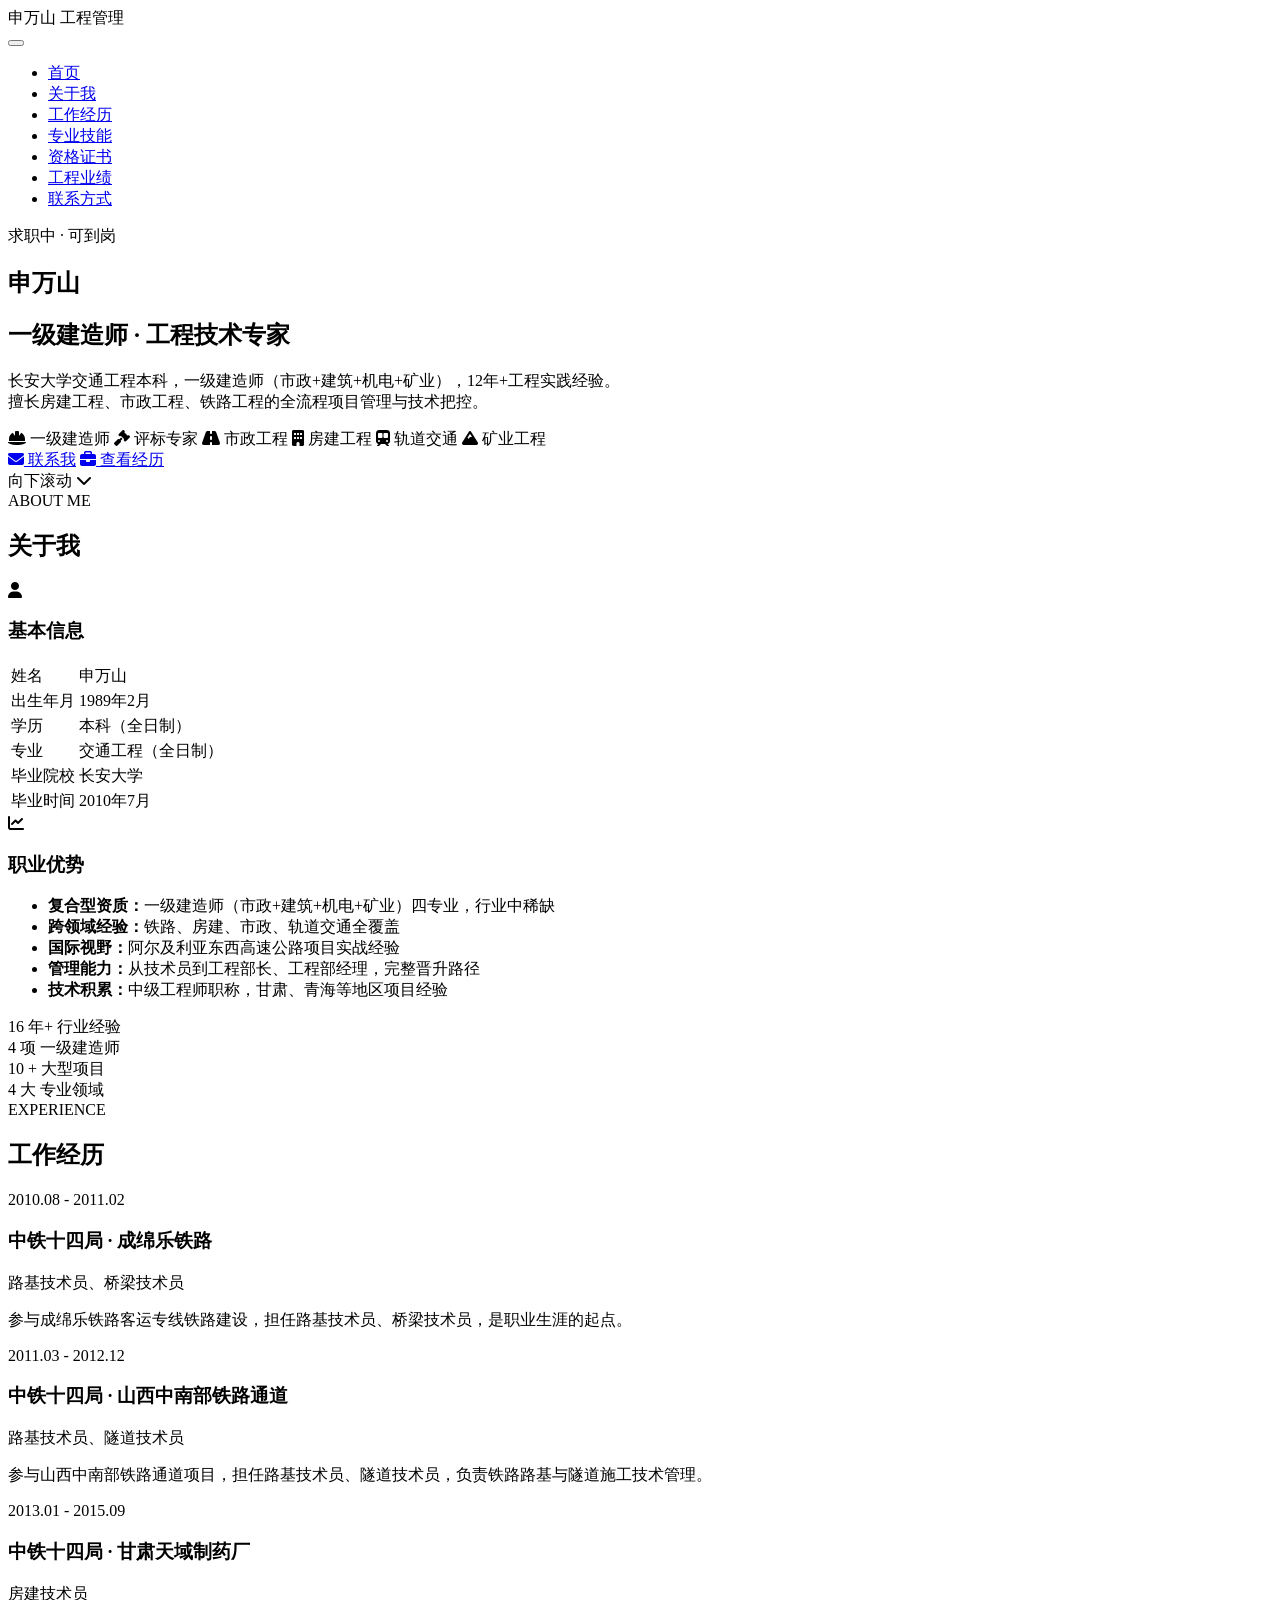
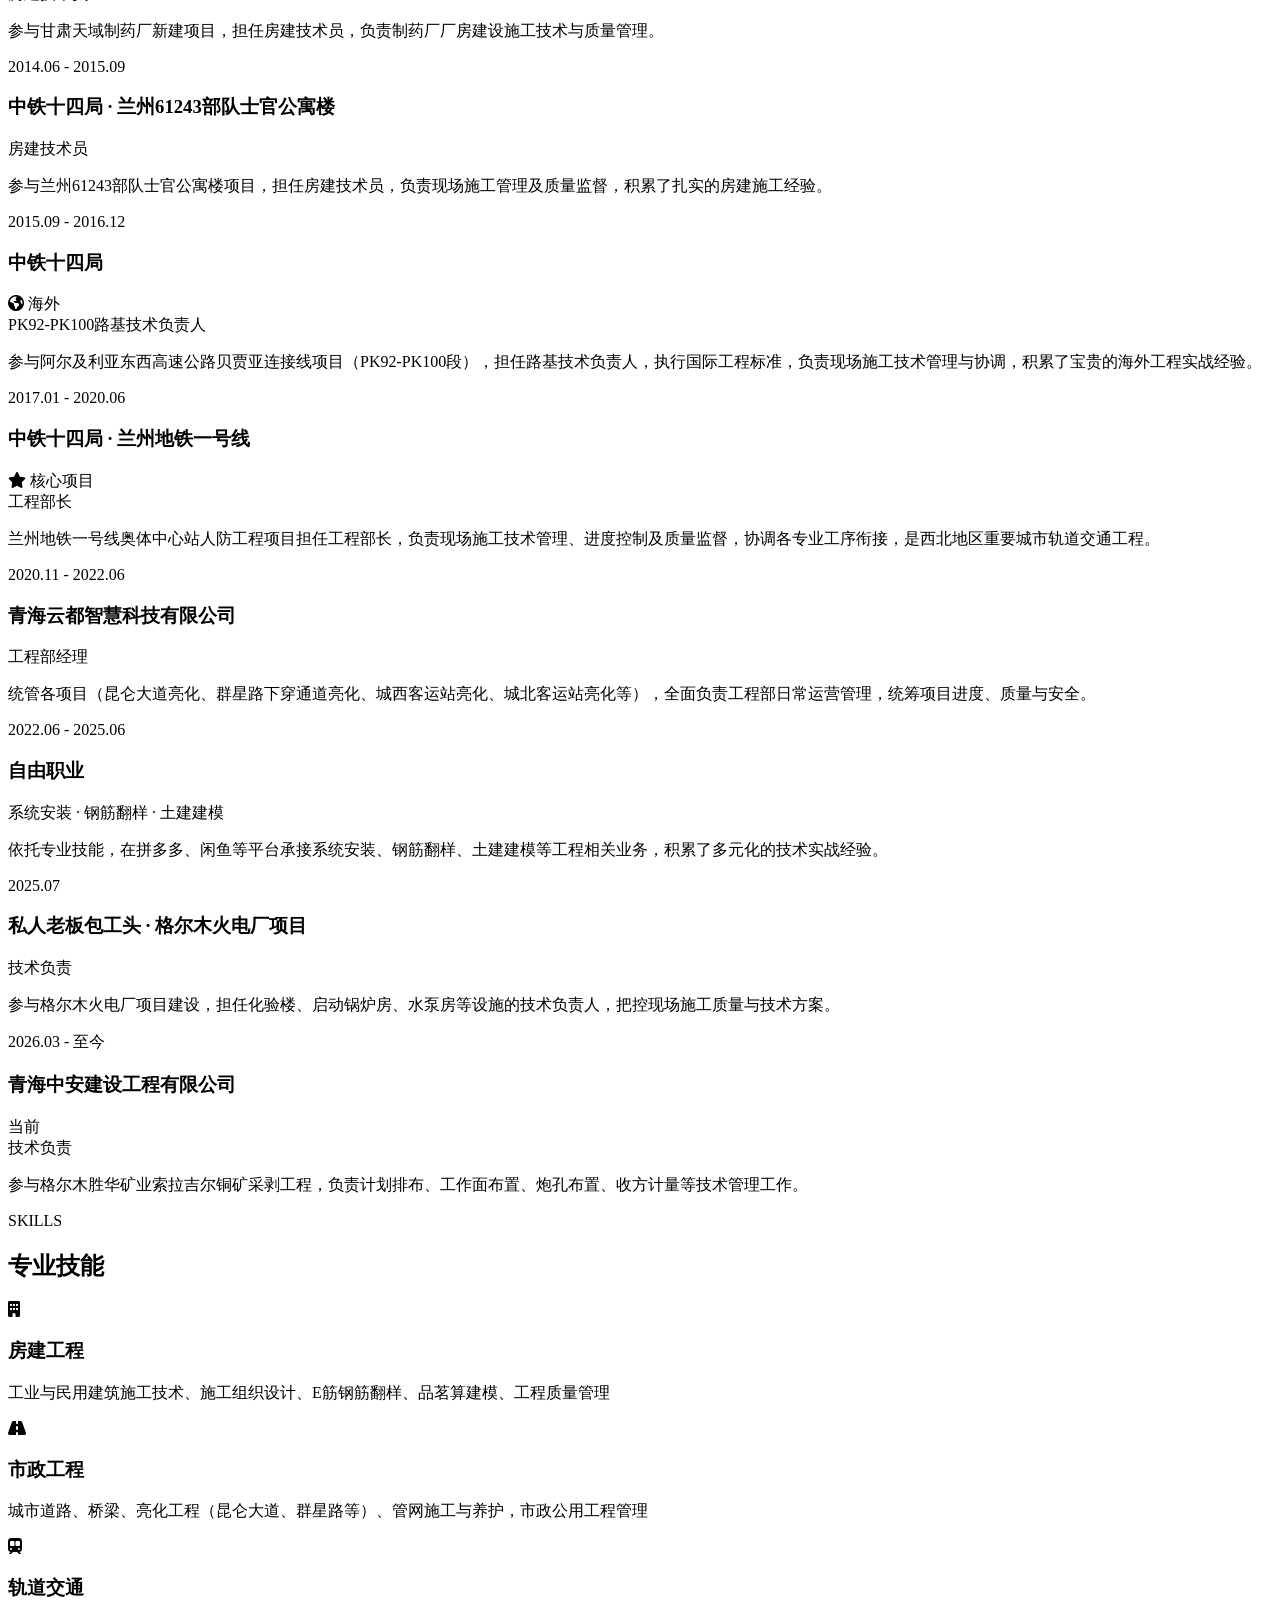
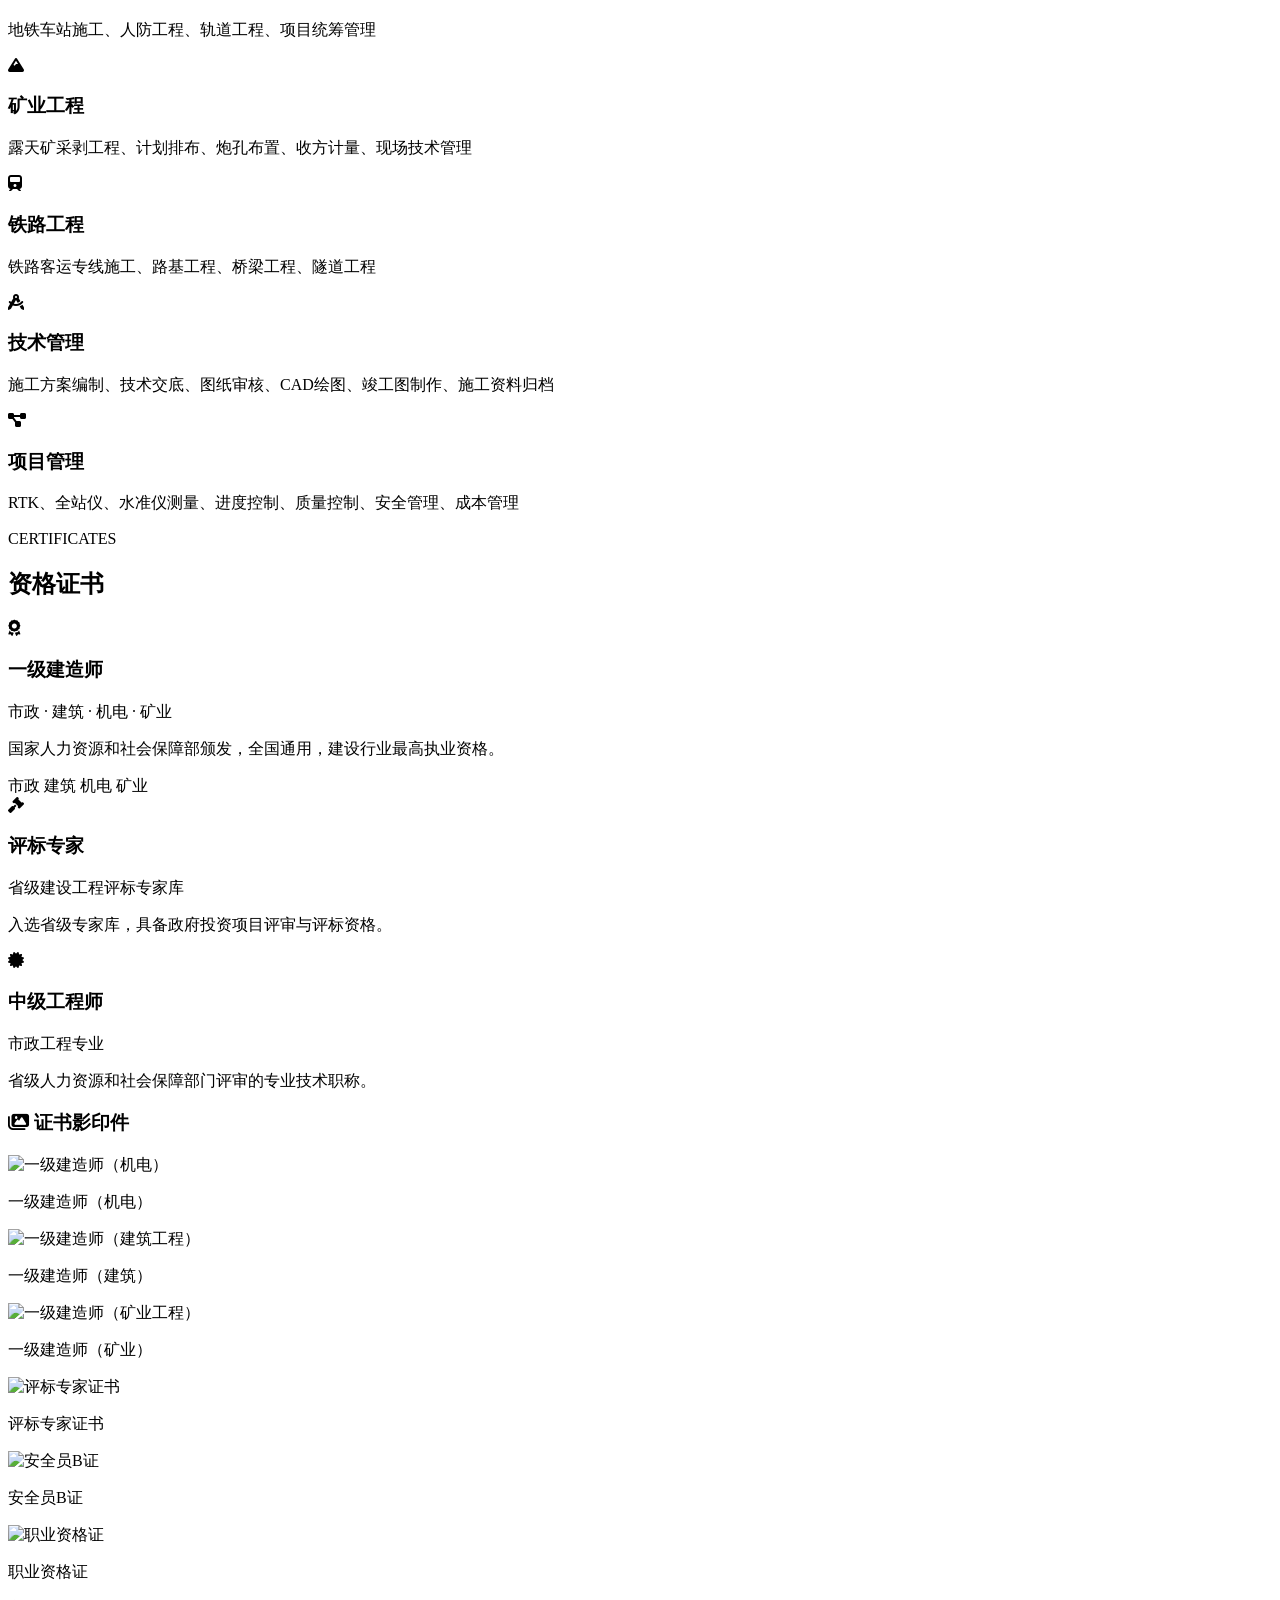
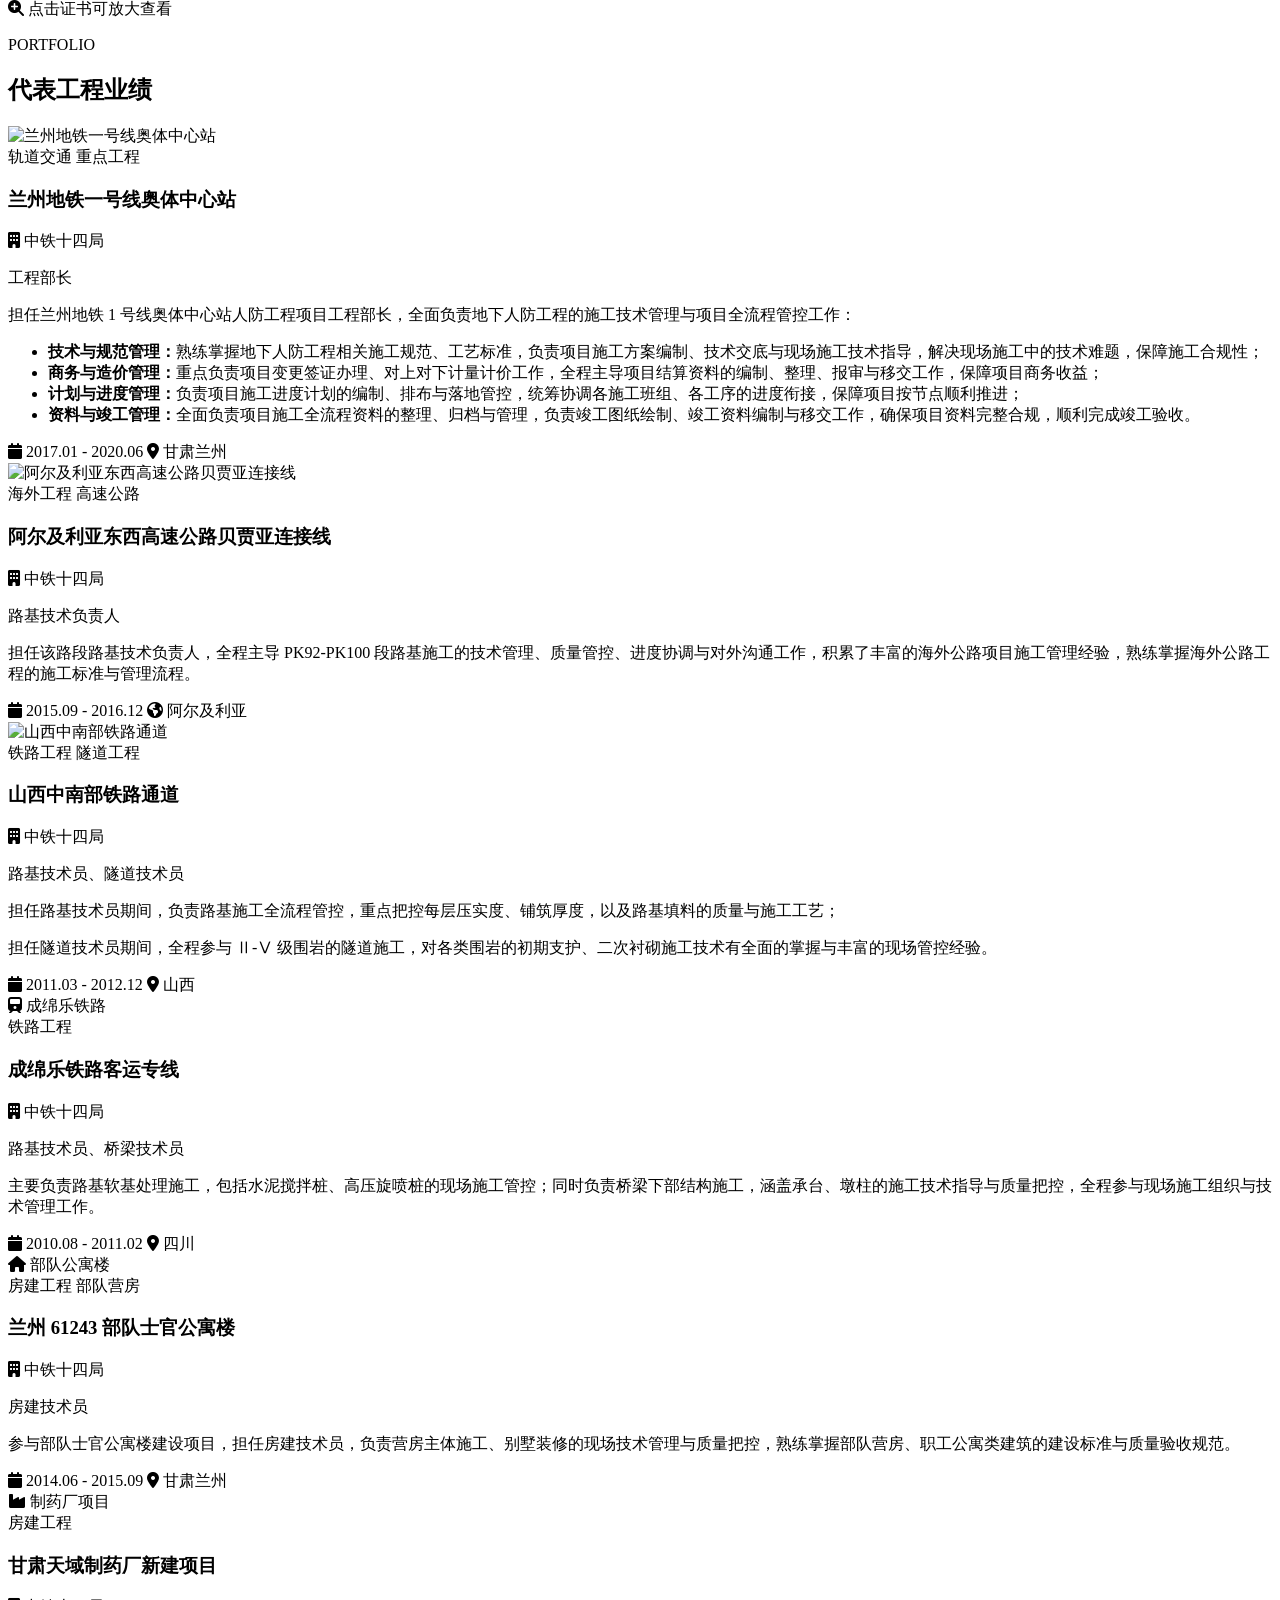
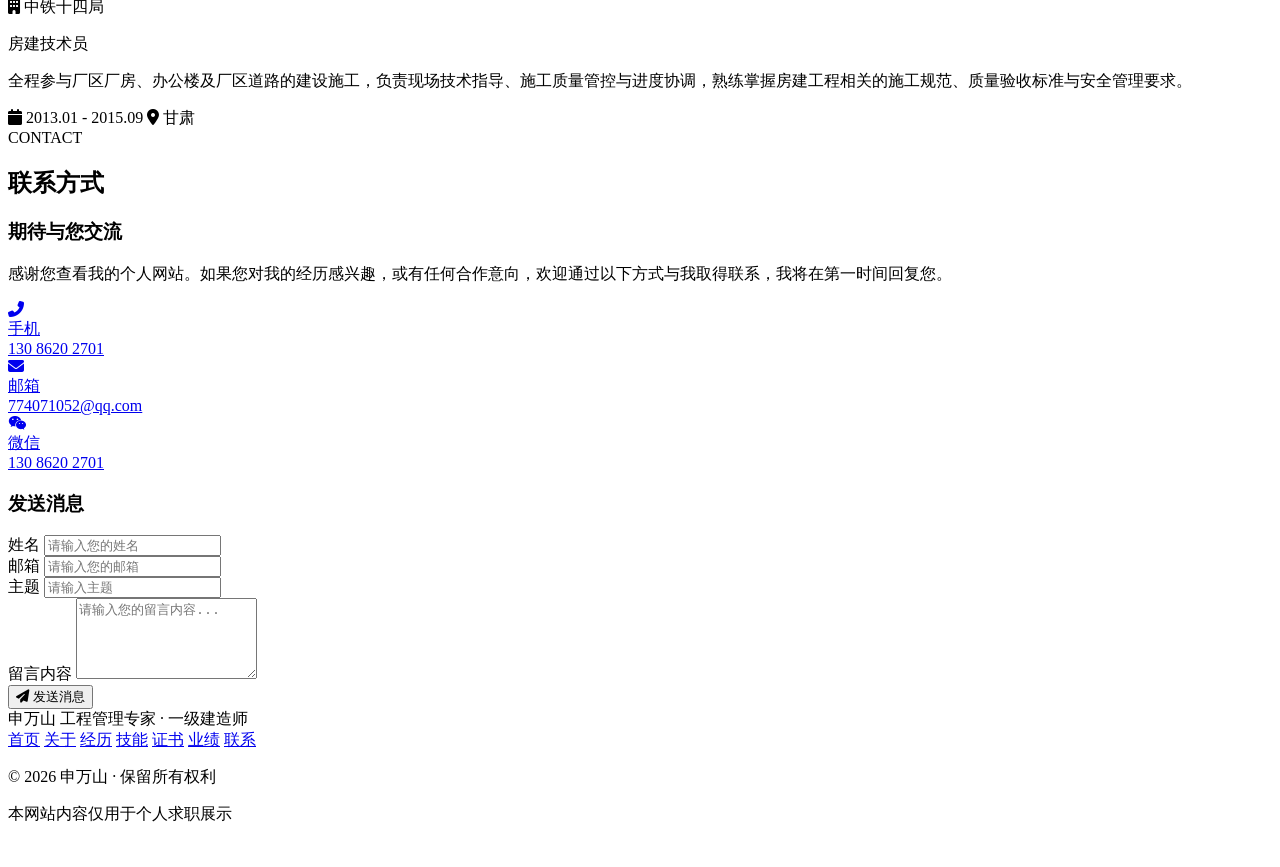
==== index.html @ acb9c054 "Add index.html" ====
<!DOCTYPE html>
<html lang="zh-CN">
<head>
  <meta charset="UTF-8">
  <meta name="viewport" content="width=device-width, initial-scale=1.0">
  <title>申万山 | 一级建造师 · 工程技术专家</title>
  <meta name="description" content="申万山 - 长安大学交通工程本科，一级建造师（市政+建筑+机电+矿业），16年+工程管理经验，专注房建与市政工程">
  <link rel="stylesheet" href="style.css">
  <link rel="preconnect" href="https://fonts.googleapis.com">
  <link href="https://fonts.googleapis.com/css2?family=Noto+Sans+SC:wght@300;400;500;700&display=swap" rel="stylesheet">
  <link rel="stylesheet" href="https://cdnjs.cloudflare.com/ajax/libs/font-awesome/6.5.1/css/all.min.css">
</head>
<body>

  <!-- Navigation -->
  <nav id="navbar">
    <div class="nav-container">
      <div class="nav-logo">
        <span class="logo-text">申万山</span>
        <span class="logo-sub">工程管理</span>
      </div>
      <button class="nav-toggle" id="navToggle" aria-label="菜单">
        <span></span><span></span><span></span>
      </button>
      <ul class="nav-links" id="navLinks">
        <li><a href="#hero" class="active">首页</a></li>
        <li><a href="#about">关于我</a></li>
        <li><a href="#experience">工作经历</a></li>
        <li><a href="#skills">专业技能</a></li>
        <li><a href="#certificates">资格证书</a></li>
        <li><a href="#portfolio">工程业绩</a></li>
        <li><a href="#contact">联系方式</a></li>
      </ul>
    </div>
  </nav>

  <!-- Hero Section -->
  <section id="hero">
    <div class="hero-bg"></div>
    <div class="hero-overlay"></div>
    <div class="hero-content">
      <div class="hero-text">
        <div class="hero-badge">
          <span class="badge-dot"></span>
          <span>求职中 · 可到岗</span>
        </div>
        <h1 class="hero-name">申万山</h1>
        <h2 class="hero-title">一级建造师 · 工程技术专家</h2>
        <p class="hero-desc">
          长安大学交通工程本科，一级建造师（市政+建筑+机电+矿业），12年+工程实践经验。<br>
          擅长房建工程、市政工程、铁路工程的全流程项目管理与技术把控。
        </p>
        <div class="hero-tags">
          <span class="tag"><i class="fas fa-hard-hat"></i> 一级建造师</span>
          <span class="tag tag-accent"><i class="fas fa-gavel"></i> 评标专家</span>
          <span class="tag"><i class="fas fa-road"></i> 市政工程</span>
          <span class="tag"><i class="fas fa-building"></i> 房建工程</span>
          <span class="tag"><i class="fas fa-subway"></i> 轨道交通</span>
          <span class="tag"><i class="fas fa-mountain"></i> 矿业工程</span>
        </div>
        <div class="hero-actions">
          <a href="#contact" class="btn btn-primary"><i class="fas fa-envelope"></i> 联系我</a>
          <a href="#experience" class="btn btn-outline"><i class="fas fa-briefcase"></i> 查看经历</a>
        </div>
      </div>
    </div>
    <div class="hero-scroll-hint">
      <span>向下滚动</span>
      <i class="fas fa-chevron-down"></i>
    </div>
  </section>

  <!-- About Section -->
  <section id="about" class="section">
    <div class="container">
      <div class="section-header">
        <span class="section-label">ABOUT ME</span>
        <h2 class="section-title">关于我</h2>
      </div>
      <div class="about-grid">
        <div class="about-card about-info">
          <div class="about-card-icon"><i class="fas fa-user"></i></div>
          <h3>基本信息</h3>
          <table class="info-table">
            <tr><td class="info-label">姓名</td><td>申万山</td></tr>
            <tr><td class="info-label">出生年月</td><td>1989年2月</td></tr>
            <tr><td class="info-label">学历</td><td>本科（全日制）</td></tr>
            <tr><td class="info-label">专业</td><td>交通工程（全日制）</td></tr>
            <tr><td class="info-label">毕业院校</td><td>长安大学</td></tr>
            <tr><td class="info-label">毕业时间</td><td>2010年7月</td></tr>
          </table>
        </div>
        <div class="about-card about-summary">
          <div class="about-card-icon"><i class="fas fa-chart-line"></i></div>
          <h3>职业优势</h3>
          <ul class="advantage-list">
            <li>
              <strong>复合型资质：</strong>一级建造师（市政+建筑+机电+矿业）四专业，行业中稀缺
            </li>
            <li>
              <strong>跨领域经验：</strong>铁路、房建、市政、轨道交通全覆盖
            </li>
            <li>
              <strong>国际视野：</strong>阿尔及利亚东西高速公路项目实战经验
            </li>
            <li>
              <strong>管理能力：</strong>从技术员到工程部长、工程部经理，完整晋升路径
            </li>
            <li>
              <strong>技术积累：</strong>中级工程师职称，甘肃、青海等地区项目经验
            </li>
          </ul>
        </div>
        <div class="about-card about-numbers">
          <div class="stat-item">
            <span class="stat-number">16</span>
            <span class="stat-unit">年+</span>
            <span class="stat-label">行业经验</span>
          </div>
          <div class="stat-item">
            <span class="stat-number">4</span>
            <span class="stat-unit">项</span>
            <span class="stat-label">一级建造师</span>
          </div>
          <div class="stat-item">
            <span class="stat-number">10</span>
            <span class="stat-unit">+</span>
            <span class="stat-label">大型项目</span>
          </div>
          <div class="stat-item">
            <span class="stat-number">4</span>
            <span class="stat-unit">大</span>
            <span class="stat-label">专业领域</span>
          </div>
        </div>
      </div>
    </div>
  </section>

  <!-- Experience Section -->
  <section id="experience" class="section section-dark">
    <div class="container">
      <div class="section-header">
        <span class="section-label">EXPERIENCE</span>
        <h2 class="section-title">工作经历</h2>
      </div>
      <div class="timeline">
        <!-- Item 1: 2026.03~今 -->
        <!-- Item 1: 2010.08-2011.02 (最旧 → 最早) -->
        <div class="timeline-item">
          <div class="timeline-marker"></div>
          <div class="timeline-date">2010.08 - 2011.02</div>
          <div class="timeline-card">
            <div class="timeline-header">
              <h3>中铁十四局 · 成绵乐铁路</h3>
            </div>
            <div class="timeline-role">路基技术员、桥梁技术员</div>
            <p class="timeline-desc">
              参与成绵乐铁路客运专线铁路建设，担任路基技术员、桥梁技术员，是职业生涯的起点。
            </p>
          </div>
        </div>
        <!-- Item 2: 2011.03-2012.12 -->
        <div class="timeline-item">
          <div class="timeline-marker"></div>
          <div class="timeline-date">2011.03 - 2012.12</div>
          <div class="timeline-card">
            <div class="timeline-header">
              <h3>中铁十四局 · 山西中南部铁路通道</h3>
            </div>
            <div class="timeline-role">路基技术员、隧道技术员</div>
            <p class="timeline-desc">
              参与山西中南部铁路通道项目，担任路基技术员、隧道技术员，负责铁路路基与隧道施工技术管理。
            </p>
          </div>
        </div>
        <!-- Item 3: 2013.01-2015.09 -->
        <div class="timeline-item">
          <div class="timeline-marker"></div>
          <div class="timeline-date">2013.01 - 2015.09</div>
          <div class="timeline-card">
            <div class="timeline-header">
              <h3>中铁十四局 · 甘肃天域制药厂</h3>
            </div>
            <div class="timeline-role">房建技术员</div>
            <p class="timeline-desc">
              参与甘肃天域制药厂新建项目，担任房建技术员，负责制药厂厂房建设施工技术与质量管理。
            </p>
          </div>
        </div>
        <!-- Item 4: 2014.06-2015.09 -->
        <div class="timeline-item">
          <div class="timeline-marker"></div>
          <div class="timeline-date">2014.06 - 2015.09</div>
          <div class="timeline-card">
            <div class="timeline-header">
              <h3>中铁十四局 · 兰州61243部队士官公寓楼</h3>
            </div>
            <div class="timeline-role">房建技术员</div>
            <p class="timeline-desc">
              参与兰州61243部队士官公寓楼项目，担任房建技术员，负责现场施工管理及质量监督，积累了扎实的房建施工经验。
            </p>
          </div>
        </div>
        <!-- Item 5: 2015.09-2016.12 -->
        <div class="timeline-item">
          <div class="timeline-marker"></div>
          <div class="timeline-date">2015.09 - 2016.12</div>
          <div class="timeline-card">
            <div class="timeline-header">
              <h3>中铁十四局</h3>
              <span class="timeline-tag timeline-tag-global"><i class="fas fa-globe-americas"></i> 海外</span>
            </div>
            <div class="timeline-role">PK92-PK100路基技术负责人</div>
            <p class="timeline-desc">
              参与阿尔及利亚东西高速公路贝贾亚连接线项目（PK92-PK100段），担任路基技术负责人，执行国际工程标准，负责现场施工技术管理与协调，积累了宝贵的海外工程实战经验。
            </p>
          </div>
        </div>
        <!-- Item 6 (Highlight): 2017.01-2020.06 -->
        <div class="timeline-item timeline-item-highlight">
          <div class="timeline-marker timeline-marker-accent"></div>
          <div class="timeline-date">2017.01 - 2020.06</div>
          <div class="timeline-card">
            <div class="timeline-header">
              <h3>中铁十四局 · 兰州地铁一号线</h3>
              <span class="timeline-tag timeline-tag-star"><i class="fas fa-star"></i> 核心项目</span>
            </div>
            <div class="timeline-role">工程部长</div>
            <p class="timeline-desc">
              兰州地铁一号线奥体中心站人防工程项目担任工程部长，负责现场施工技术管理、进度控制及质量监督，协调各专业工序衔接，是西北地区重要城市轨道交通工程。
            </p>
          </div>
        </div>
        <!-- Item 7: 2020.11-2022.06 -->
        <div class="timeline-item">
          <div class="timeline-marker"></div>
          <div class="timeline-date">2020.11 - 2022.06</div>
          <div class="timeline-card">
            <div class="timeline-header">
              <h3>青海云都智慧科技有限公司</h3>
            </div>
            <div class="timeline-role">工程部经理</div>
            <p class="timeline-desc">
              统管各项目（昆仑大道亮化、群星路下穿通道亮化、城西客运站亮化、城北客运站亮化等），全面负责工程部日常运营管理，统筹项目进度、质量与安全。
            </p>
          </div>
        </div>
        <!-- Item 8: 2022.06-2025.06 -->
        <div class="timeline-item">
          <div class="timeline-marker"></div>
          <div class="timeline-date">2022.06 - 2025.06</div>
          <div class="timeline-card">
            <div class="timeline-header">
              <h3>自由职业</h3>
            </div>
            <div class="timeline-role">系统安装 · 钢筋翻样 · 土建建模</div>
            <p class="timeline-desc">
              依托专业技能，在拼多多、闲鱼等平台承接系统安装、钢筋翻样、土建建模等工程相关业务，积累了多元化的技术实战经验。
            </p>
          </div>
        </div>
        <!-- Item 9: 2025.07 -->
        <div class="timeline-item">
          <div class="timeline-marker"></div>
          <div class="timeline-date">2025.07</div>
          <div class="timeline-card">
            <div class="timeline-header">
              <h3>私人老板包工头 · 格尔木火电厂项目</h3>
            </div>
            <div class="timeline-role">技术负责</div>
            <p class="timeline-desc">
              参与格尔木火电厂项目建设，担任化验楼、启动锅炉房、水泵房等设施的技术负责人，把控现场施工质量与技术方案。
            </p>
          </div>
        </div>
        <!-- Item 10: 2026.03-至今 (最新) -->
        <div class="timeline-item">
          <div class="timeline-marker"></div>
          <div class="timeline-date">2026.03 - 至今</div>
          <div class="timeline-card">
            <div class="timeline-header">
              <h3>青海中安建设工程有限公司</h3>
              <span class="timeline-tag">当前</span>
            </div>
            <div class="timeline-role">技术负责</div>
            <p class="timeline-desc">
              参与格尔木胜华矿业索拉吉尔铜矿采剥工程，负责计划排布、工作面布置、炮孔布置、收方计量等技术管理工作。
            </p>
          </div>
        </div>
      </div>
    </div>
  </section>

  <!-- Skills Section -->
  <section id="skills" class="section">
    <div class="container">
      <div class="section-header">
        <span class="section-label">SKILLS</span>
        <h2 class="section-title">专业技能</h2>
      </div>
      <div class="skills-grid">
        <div class="skill-card">
          <div class="skill-icon"><i class="fas fa-building"></i></div>
          <h3>房建工程</h3>
          <p>工业与民用建筑施工技术、施工组织设计、E筋钢筋翻样、品茗算建模、工程质量管理</p>
          <div class="skill-bar"><div class="skill-bar-fill" style="--fill: 95%"></div></div>
        </div>
        <div class="skill-card">
          <div class="skill-icon"><i class="fas fa-road"></i></div>
          <h3>市政工程</h3>
          <p>城市道路、桥梁、亮化工程（昆仑大道、群星路等）、管网施工与养护，市政公用工程管理</p>
          <div class="skill-bar"><div class="skill-bar-fill" style="--fill: 90%"></div></div>
        </div>
        <div class="skill-card">
          <div class="skill-icon"><i class="fas fa-subway"></i></div>
          <h3>轨道交通</h3>
          <p>地铁车站施工、人防工程、轨道工程、项目统筹管理</p>
          <div class="skill-bar"><div class="skill-bar-fill" style="--fill: 85%"></div></div>
        </div>
        <div class="skill-card">
          <div class="skill-icon"><i class="fas fa-mountain"></i></div>
          <h3>矿业工程</h3>
          <p>露天矿采剥工程、计划排布、炮孔布置、收方计量、现场技术管理</p>
          <div class="skill-bar"><div class="skill-bar-fill" style="--fill: 75%"></div></div>
        </div>
        <div class="skill-card">
          <div class="skill-icon"><i class="fas fa-train"></i></div>
          <h3>铁路工程</h3>
          <p>铁路客运专线施工、路基工程、桥梁工程、隧道工程</p>
          <div class="skill-bar"><div class="skill-bar-fill" style="--fill: 88%"></div></div>
        </div>
        <div class="skill-card">
          <div class="skill-icon"><i class="fas fa-drafting-compass"></i></div>
          <h3>技术管理</h3>
          <p>施工方案编制、技术交底、图纸审核、CAD绘图、竣工图制作、施工资料归档</p>
          <div class="skill-bar"><div class="skill-bar-fill" style="--fill: 92%"></div></div>
        </div>
        <div class="skill-card">
          <div class="skill-icon"><i class="fas fa-project-diagram"></i></div>
          <h3>项目管理</h3>
          <p>RTK、全站仪、水准仪测量、进度控制、质量控制、安全管理、成本管理</p>
          <div class="skill-bar"><div class="skill-bar-fill" style="--fill: 90%"></div></div>
        </div>
      </div>
    </div>
  </section>

  <!-- Certificates Section -->
  <section id="certificates" class="section section-alt">
    <div class="container">
      <div class="section-header">
        <span class="section-label">CERTIFICATES</span>
        <h2 class="section-title">资格证书</h2>
      </div>

      <!-- 资格卡片区 -->
      <div class="cert-cards-row">
        <div class="cert-card cert-card-primary">
          <div class="cert-badge"><i class="fas fa-award"></i></div>
          <div class="cert-info">
            <h3>一级建造师</h3>
            <p class="cert-subtitle">市政 · 建筑 · 机电 · 矿业</p>
            <p class="cert-desc">国家人力资源和社会保障部颁发，全国通用，建设行业最高执业资格。</p>
            <div class="cert-tag-wrap">
              <span class="cert-tag">市政</span>
              <span class="cert-tag">建筑</span>
              <span class="cert-tag">机电</span>
              <span class="cert-tag">矿业</span>
            </div>
          </div>
        </div>
        <div class="cert-card cert-card-accent">
          <div class="cert-badge cert-badge-accent"><i class="fas fa-gavel"></i></div>
          <div class="cert-info">
            <h3>评标专家</h3>
            <p class="cert-subtitle">省级建设工程评标专家库</p>
            <p class="cert-desc">入选省级专家库，具备政府投资项目评审与评标资格。</p>
          </div>
        </div>
        <div class="cert-card cert-card-normal">
          <div class="cert-badge cert-badge-secondary"><i class="fas fa-certificate"></i></div>
          <div class="cert-info">
            <h3>中级工程师</h3>
            <p class="cert-subtitle">市政工程专业</p>
            <p class="cert-desc">省级人力资源和社会保障部门评审的专业技术职称。</p>
          </div>
        </div>
      </div>

      <!-- 证书图片展示区 -->
      <div class="cert-gallery-wrap">
        <h3 class="gallery-title"><i class="fas fa-images"></i> 证书影印件</h3>
        <div class="gallery-grid">

          <div class="gallery-item cert-thumb" id="cert3">
            <div class="cert-thumb-inner">
              <img src="images/一级建造师机电.jpg" alt="一级建造师（机电）" loading="lazy" onclick="openLightbox(this)"/>
            </div>
            <p class="gallery-caption">一级建造师（机电）</p>
          </div>
          <div class="gallery-item cert-thumb" id="cert4">
            <div class="cert-thumb-inner">
              <img src="images/一级建造师房建.jpg" alt="一级建造师（建筑工程）" loading="lazy" onclick="openLightbox(this)"/>
            </div>
            <p class="gallery-caption">一级建造师（建筑）</p>
          </div>
          <div class="gallery-item cert-thumb" id="cert5">
            <div class="cert-thumb-inner">
              <img src="images/一级矿业.png" alt="一级建造师（矿业工程）" loading="lazy" onclick="openLightbox(this)"/>
            </div>
            <p class="gallery-caption">一级建造师（矿业）</p>
          </div>
          <div class="gallery-item cert-thumb" id="cert6">
            <div class="cert-thumb-inner">
              <img src="images/评标专家证.jpg" alt="评标专家证书" loading="lazy" onclick="openLightbox(this)"/>
            </div>
            <p class="gallery-caption">评标专家证书</p>
          </div>

          <div class="gallery-item cert-thumb" id="cert8">
            <div class="cert-thumb-inner">
              <img src="images/安全B证.jpg" alt="安全员B证" loading="lazy" onclick="openLightbox(this)"/>
            </div>
            <p class="gallery-caption">安全员B证</p>
          </div>
          <div class="gallery-item cert-thumb" id="cert9">
            <div class="cert-thumb-inner">
              <img src="images/证书8.png" alt="职业资格证" loading="lazy" onclick="openLightbox(this)"/>
            </div>
            <p class="gallery-caption">职业资格证</p>
          </div>
        </div>
        <p class="gallery-hint"><i class="fas fa-search-plus"></i> 点击证书可放大查看</p>
      </div>
    </div>
  </section>

  <!-- Portfolio Section -->
  <section id="portfolio" class="section">
    <div class="container">
      <div class="section-header">
        <span class="section-label">PORTFOLIO</span>
        <h2 class="section-title">代表工程业绩</h2>
      </div>
      <div class="portfolio-grid">
        <!-- 项目1: 兰州地铁（最核心，置顶） -->
        <div class="portfolio-card portfolio-featured">
          <div class="portfolio-img" id="proj1">
            <img src="images/兰州地铁奥体中心站.png" alt="兰州地铁一号线奥体中心站" class="portfolio-img-full" onclick="openLightbox(this)">
          </div>
          <div class="portfolio-content">
            <div class="portfolio-meta">
              <span class="portfolio-tag">轨道交通</span>
              <span class="portfolio-tag">重点工程</span>
            </div>
            <h3>兰州地铁一号线奥体中心站</h3>
            <p class="portfolio-company"><i class="fas fa-building"></i> 中铁十四局</p>
            <p class="portfolio-role-tag">工程部长</p>
            <div class="portfolio-desc-full">
              <p>担任兰州地铁 1 号线奥体中心站人防工程项目工程部长，全面负责地下人防工程的施工技术管理与项目全流程管控工作：</p>
              <ul>
                <li><strong>技术与规范管理：</strong>熟练掌握地下人防工程相关施工规范、工艺标准，负责项目施工方案编制、技术交底与现场施工技术指导，解决现场施工中的技术难题，保障施工合规性；</li>
                <li><strong>商务与造价管理：</strong>重点负责项目变更签证办理、对上对下计量计价工作，全程主导项目结算资料的编制、整理、报审与移交工作，保障项目商务收益；</li>
                <li><strong>计划与进度管理：</strong>负责项目施工进度计划的编制、排布与落地管控，统筹协调各施工班组、各工序的进度衔接，保障项目按节点顺利推进；</li>
                <li><strong>资料与竣工管理：</strong>全面负责项目施工全流程资料的整理、归档与管理，负责竣工图纸绘制、竣工资料编制与移交工作，确保项目资料完整合规，顺利完成竣工验收。</li>
              </ul>
            </div>
            <div class="portfolio-details">
              <span><i class="fas fa-calendar"></i> 2017.01 - 2020.06</span>
              <span><i class="fas fa-map-marker-alt"></i> 甘肃兰州</span>
            </div>
          </div>
        </div>

        <!-- 项目2: 阿尔及利亚 -->
        <div class="portfolio-card">
          <div class="portfolio-img" id="proj2">
            <img src="images/阿尔及利亚东西高速.jpg" alt="阿尔及利亚东西高速公路贝贾亚连接线" class="portfolio-img-full" onclick="openLightbox(this)">
          </div>
          <div class="portfolio-content">
            <div class="portfolio-meta">
              <span class="portfolio-tag">海外工程</span>
              <span class="portfolio-tag">高速公路</span>
            </div>
            <h3>阿尔及利亚东西高速公路贝贾亚连接线</h3>
            <p class="portfolio-company"><i class="fas fa-building"></i> 中铁十四局</p>
            <p class="portfolio-role-tag">路基技术负责人</p>
            <div class="portfolio-desc-full">
              <p>担任该路段路基技术负责人，全程主导 PK92-PK100 段路基施工的技术管理、质量管控、进度协调与对外沟通工作，积累了丰富的海外公路项目施工管理经验，熟练掌握海外公路工程的施工标准与管理流程。</p>
            </div>
            <div class="portfolio-details">
              <span><i class="fas fa-calendar"></i> 2015.09 - 2016.12</span>
              <span><i class="fas fa-globe-americas"></i> 阿尔及利亚</span>
            </div>
          </div>
        </div>

        <!-- 项目3: 山西中南部铁路通道（新增） -->
        <div class="portfolio-card">
          <div class="portfolio-img" id="proj5">
            <img src="images/山西中南部铁路通道.jpg" alt="山西中南部铁路通道" class="portfolio-img-full" onclick="openLightbox(this)">
          </div>
          <div class="portfolio-content">
            <div class="portfolio-meta">
              <span class="portfolio-tag">铁路工程</span>
              <span class="portfolio-tag">隧道工程</span>
            </div>
            <h3>山西中南部铁路通道</h3>
            <p class="portfolio-company"><i class="fas fa-building"></i> 中铁十四局</p>
            <p class="portfolio-role-tag">路基技术员、隧道技术员</p>
            <div class="portfolio-desc-full">
              <p>担任路基技术员期间，负责路基施工全流程管控，重点把控每层压实度、铺筑厚度，以及路基填料的质量与施工工艺；</p>
              <p>担任隧道技术员期间，全程参与 Ⅱ-Ⅴ 级围岩的隧道施工，对各类围岩的初期支护、二次衬砌施工技术有全面的掌握与丰富的现场管控经验。</p>
            </div>
            <div class="portfolio-details">
              <span><i class="fas fa-calendar"></i> 2011.03 - 2012.12</span>
              <span><i class="fas fa-map-marker-alt"></i> 山西</span>
            </div>
          </div>
        </div>

        <!-- 项目4: 成绵乐铁路 -->
        <div class="portfolio-card">
          <div class="portfolio-img" id="proj3">
            <div class="portfolio-placeholder">
              <i class="fas fa-train"></i>
              <span>成绵乐铁路</span>
            </div>
          </div>
          <div class="portfolio-content">
            <div class="portfolio-meta">
              <span class="portfolio-tag">铁路工程</span>
            </div>
            <h3>成绵乐铁路客运专线</h3>
            <p class="portfolio-company"><i class="fas fa-building"></i> 中铁十四局</p>
            <p class="portfolio-role-tag">路基技术员、桥梁技术员</p>
            <div class="portfolio-desc-full">
              <p>主要负责路基软基处理施工，包括水泥搅拌桩、高压旋喷桩的现场施工管控；同时负责桥梁下部结构施工，涵盖承台、墩柱的施工技术指导与质量把控，全程参与现场施工组织与技术管理工作。</p>
            </div>
            <div class="portfolio-details">
              <span><i class="fas fa-calendar"></i> 2010.08 - 2011.02</span>
              <span><i class="fas fa-map-marker-alt"></i> 四川</span>
            </div>
          </div>
        </div>

        <!-- 项目5: 部队公寓楼（新增） -->
        <div class="portfolio-card">
          <div class="portfolio-img" id="proj6">
            <div class="portfolio-placeholder">
              <i class="fas fa-home"></i>
              <span>部队公寓楼</span>
            </div>
          </div>
          <div class="portfolio-content">
            <div class="portfolio-meta">
              <span class="portfolio-tag">房建工程</span>
              <span class="portfolio-tag">部队营房</span>
            </div>
            <h3>兰州 61243 部队士官公寓楼</h3>
            <p class="portfolio-company"><i class="fas fa-building"></i> 中铁十四局</p>
            <p class="portfolio-role-tag">房建技术员</p>
            <div class="portfolio-desc-full">
              <p>参与部队士官公寓楼建设项目，担任房建技术员，负责营房主体施工、别墅装修的现场技术管理与质量把控，熟练掌握部队营房、职工公寓类建筑的建设标准与质量验收规范。</p>
            </div>
            <div class="portfolio-details">
              <span><i class="fas fa-calendar"></i> 2014.06 - 2015.09</span>
              <span><i class="fas fa-map-marker-alt"></i> 甘肃兰州</span>
            </div>
          </div>
        </div>

        <!-- 项目6: 天域制药厂 -->
        <div class="portfolio-card">
          <div class="portfolio-img" id="proj4">
            <div class="portfolio-placeholder">
              <i class="fas fa-industry"></i>
              <span>制药厂项目</span>
            </div>
          </div>
          <div class="portfolio-content">
            <div class="portfolio-meta">
              <span class="portfolio-tag">房建工程</span>
            </div>
            <h3>甘肃天域制药厂新建项目</h3>
            <p class="portfolio-company"><i class="fas fa-building"></i> 中铁十四局</p>
            <p class="portfolio-role-tag">房建技术员</p>
            <div class="portfolio-desc-full">
              <p>全程参与厂区厂房、办公楼及厂区道路的建设施工，负责现场技术指导、施工质量管控与进度协调，熟练掌握房建工程相关的施工规范、质量验收标准与安全管理要求。</p>
            </div>
            <div class="portfolio-details">
              <span><i class="fas fa-calendar"></i> 2013.01 - 2015.09</span>
              <span><i class="fas fa-map-marker-alt"></i> 甘肃</span>
            </div>
          </div>
        </div>
      </div>
    </div>
  </section>

  <!-- Contact Section -->
  <section id="contact" class="section section-dark">
    <div class="container">
      <div class="section-header">
        <span class="section-label">CONTACT</span>
        <h2 class="section-title">联系方式</h2>
      </div>
      <div class="contact-wrapper">
        <div class="contact-intro">
          <h3>期待与您交流</h3>
          <p>
            感谢您查看我的个人网站。如果您对我的经历感兴趣，或有任何合作意向，欢迎通过以下方式与我取得联系，我将在第一时间回复您。
          </p>
          <div class="contact-methods">
            <a href="tel:13086202701" class="contact-item">
              <div class="contact-icon"><i class="fas fa-phone-alt"></i></div>
              <div>
                <div class="contact-label">手机</div>
                <div class="contact-value">130 8620 2701</div>
              </div>
            </a>
            <a href="mailto:774071052@qq.com" class="contact-item">
              <div class="contact-icon"><i class="fas fa-envelope"></i></div>
              <div>
                <div class="contact-label">邮箱</div>
                <div class="contact-value">774071052@qq.com</div>
              </div>
            </a>
            <a href="weixin:13086202701" class="contact-item">
              <div class="contact-icon"><i class="fab fa-weixin"></i></div>
              <div>
                <div class="contact-label">微信</div>
                <div class="contact-value">130 8620 2701</div>
              </div>
            </a>
          </div>
        </div>
        <div class="contact-form-wrap">
          <h3>发送消息</h3>
          <form class="contact-form" id="contactForm">
            <div class="form-group">
              <label for="name">姓名</label>
              <input type="text" id="name" name="name" placeholder="请输入您的姓名" required>
            </div>
            <div class="form-group">
              <label for="email">邮箱</label>
              <input type="email" id="email" name="email" placeholder="请输入您的邮箱">
            </div>
            <div class="form-group">
              <label for="subject">主题</label>
              <input type="text" id="subject" name="subject" placeholder="请输入主题">
            </div>
            <div class="form-group">
              <label for="message">留言内容</label>
              <textarea id="message" name="message" rows="5" placeholder="请输入您的留言内容..." required></textarea>
            </div>
            <button type="submit" class="btn btn-primary btn-full">
              <i class="fas fa-paper-plane"></i> 发送消息
            </button>
          </form>
        </div>
      </div>
    </div>
  </section>

  <!-- Footer -->
  <footer>
    <div class="container">
      <div class="footer-content">
        <div class="footer-brand">
          <span class="footer-name">申万山</span>
          <span class="footer-title">工程管理专家 · 一级建造师</span>
        </div>
        <div class="footer-links">
          <a href="#hero">首页</a>
          <a href="#about">关于</a>
          <a href="#experience">经历</a>
          <a href="#skills">技能</a>
          <a href="#certificates">证书</a>
          <a href="#portfolio">业绩</a>
          <a href="#contact">联系</a>
        </div>
        <div class="footer-copy">
          <p>&copy; 2026 申万山 · 保留所有权利</p>
          <p class="footer-note">本网站内容仅用于个人求职展示</p>
        </div>
      </div>
    </div>
  </footer>

  <script src="script.js"></script>
  <!-- Lightbox -->
  <div id="lightbox" onclick="closeLightbox()">
    <img id="lightbox-img" src="" alt="">
  </div>
  <script>
    function openLightbox(el) {
      var lb = document.getElementById('lightbox');
      var img = document.getElementById('lightbox-img');
      img.src = el.src;
      img.alt = el.alt;
      lb.classList.add('show');
    }
    function closeLightbox() {
      document.getElementById('lightbox').classList.remove('show');
    }
    document.addEventListener('keydown', function(e) {
      if (e.key === 'Escape') closeLightbox();
    });
  </script>
</body>
</html>
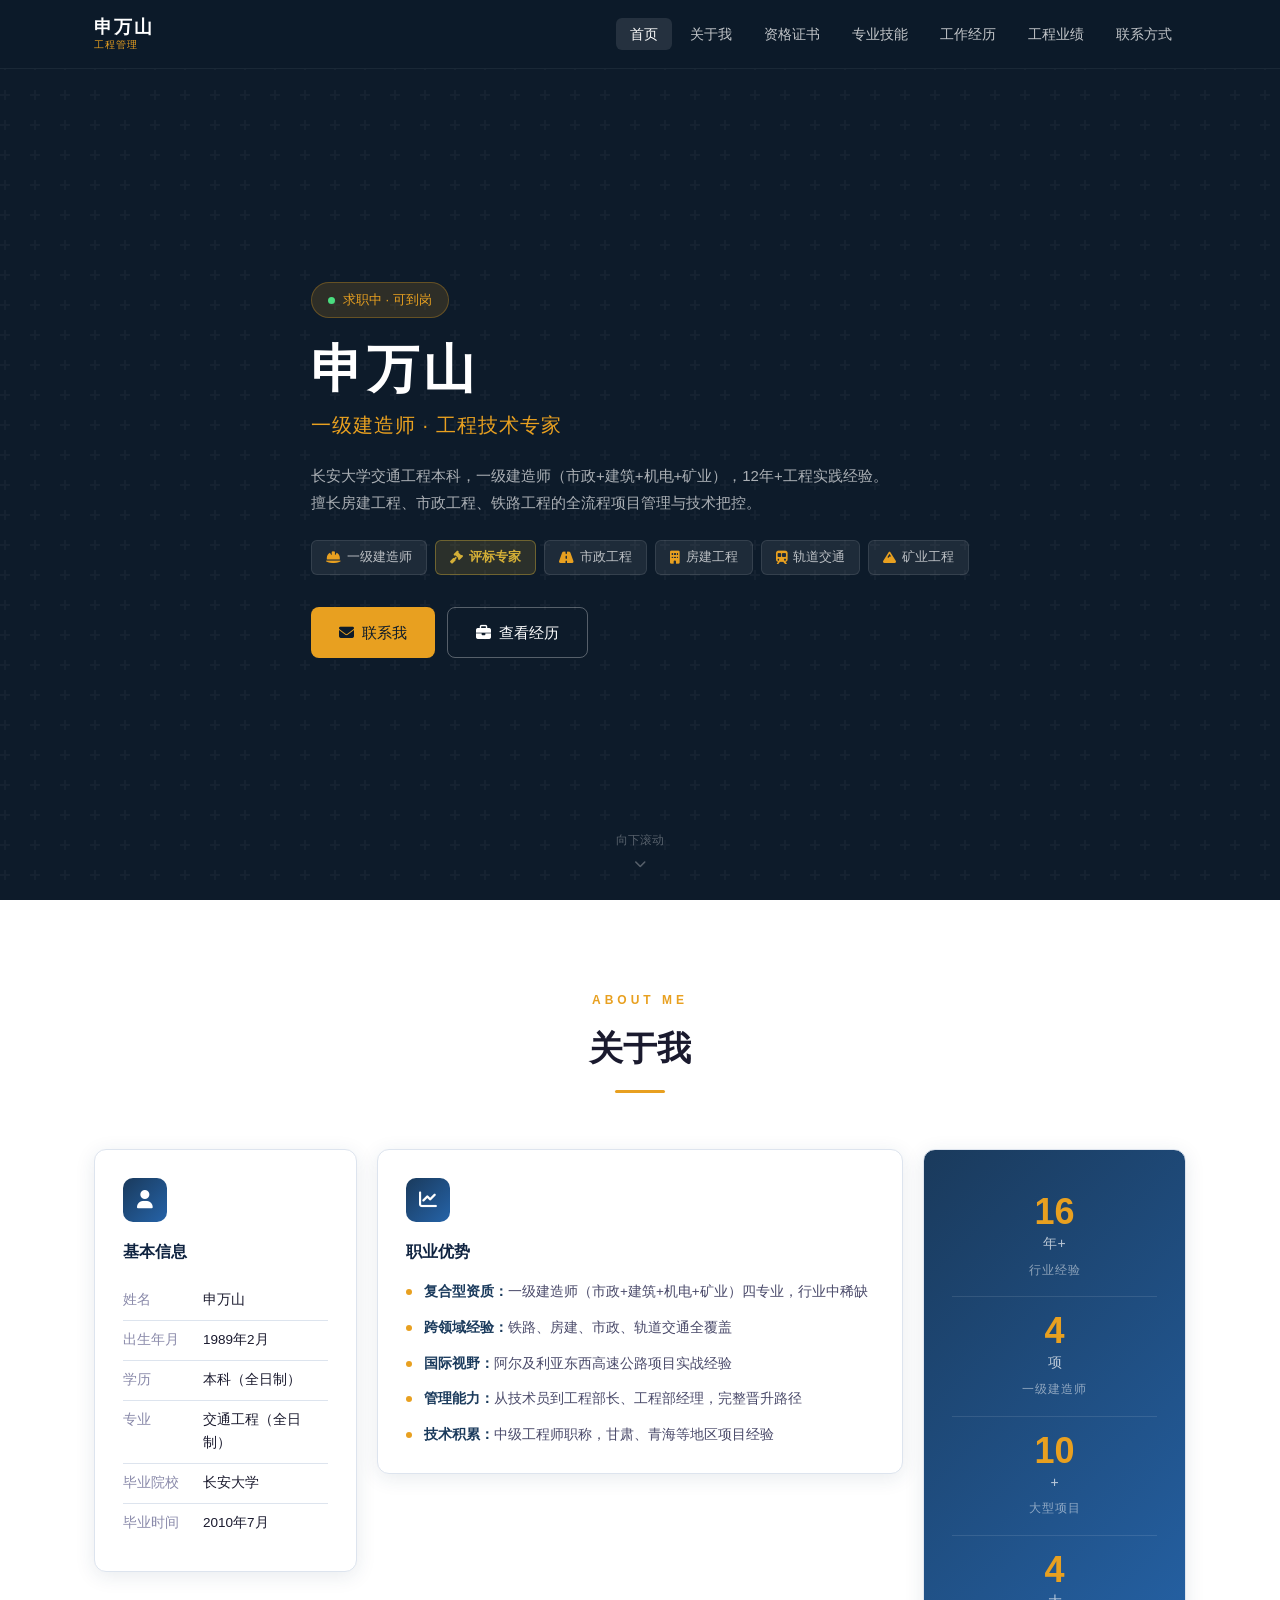
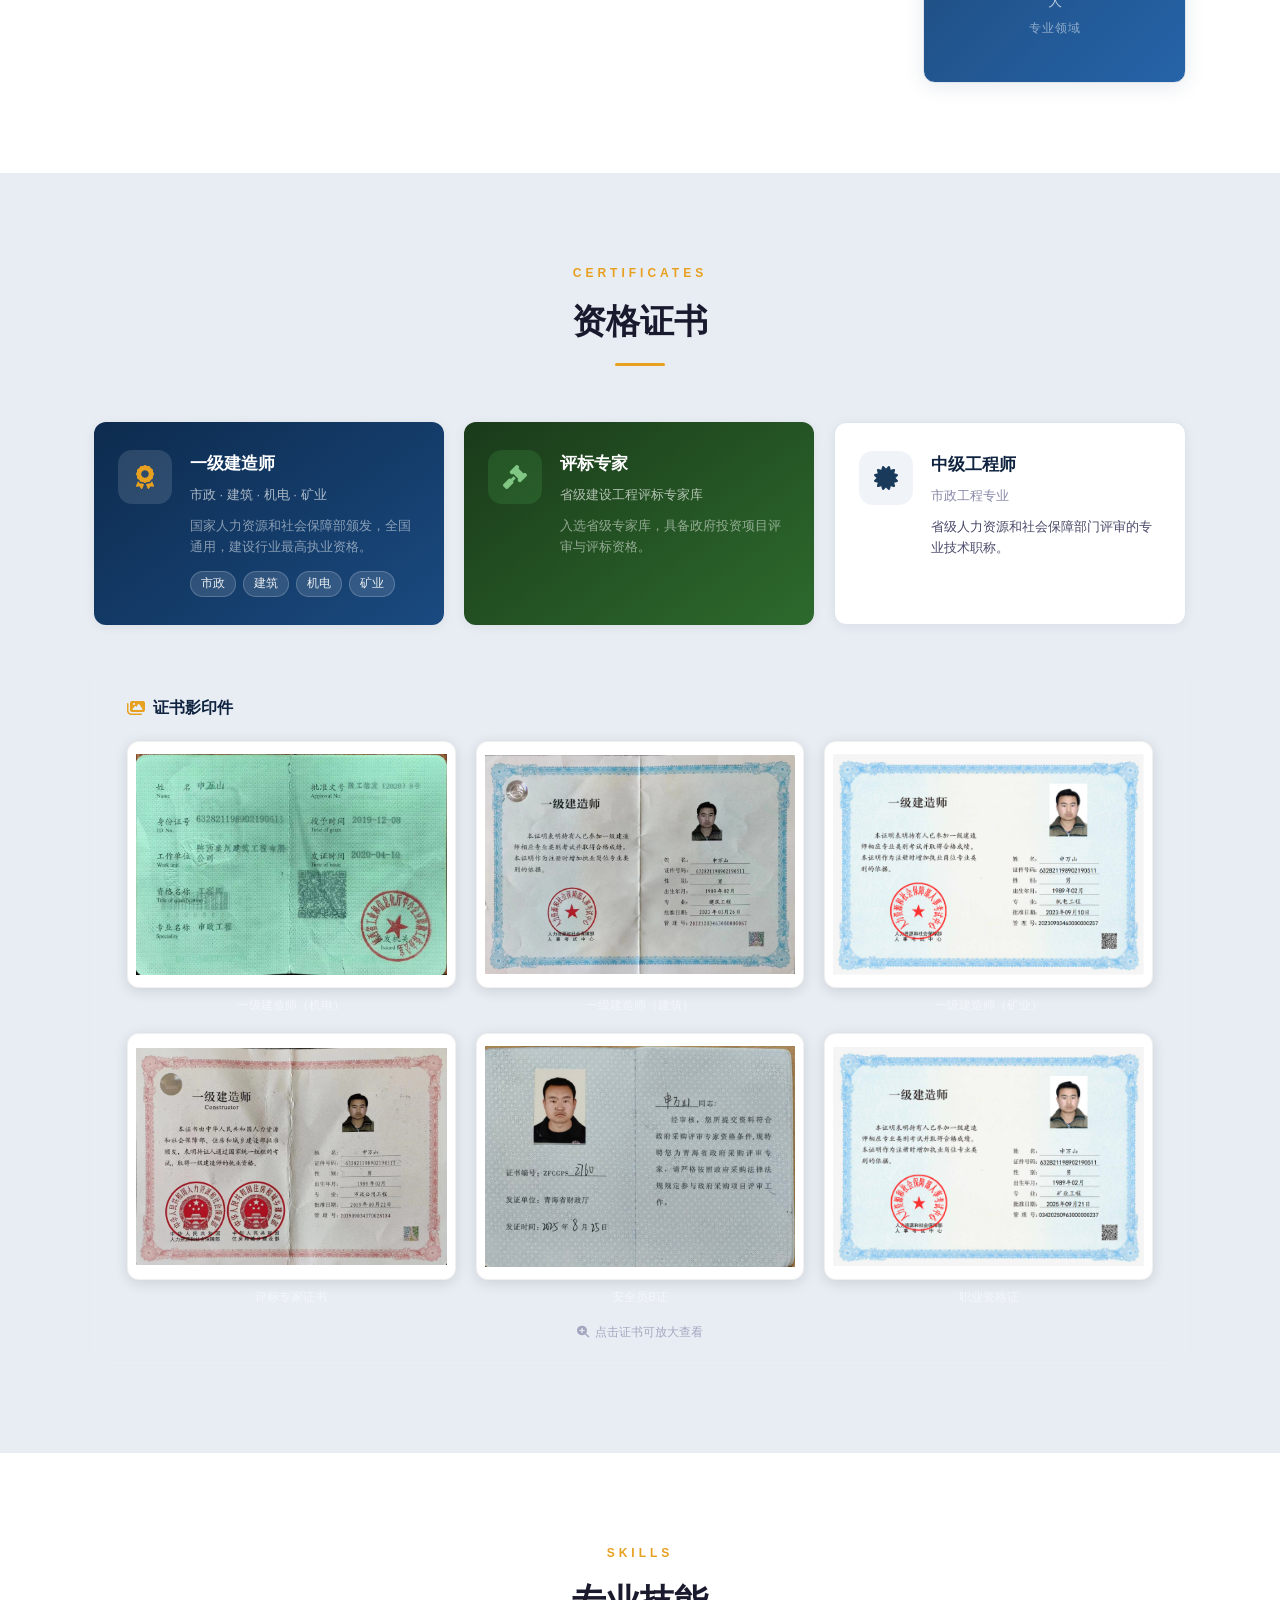
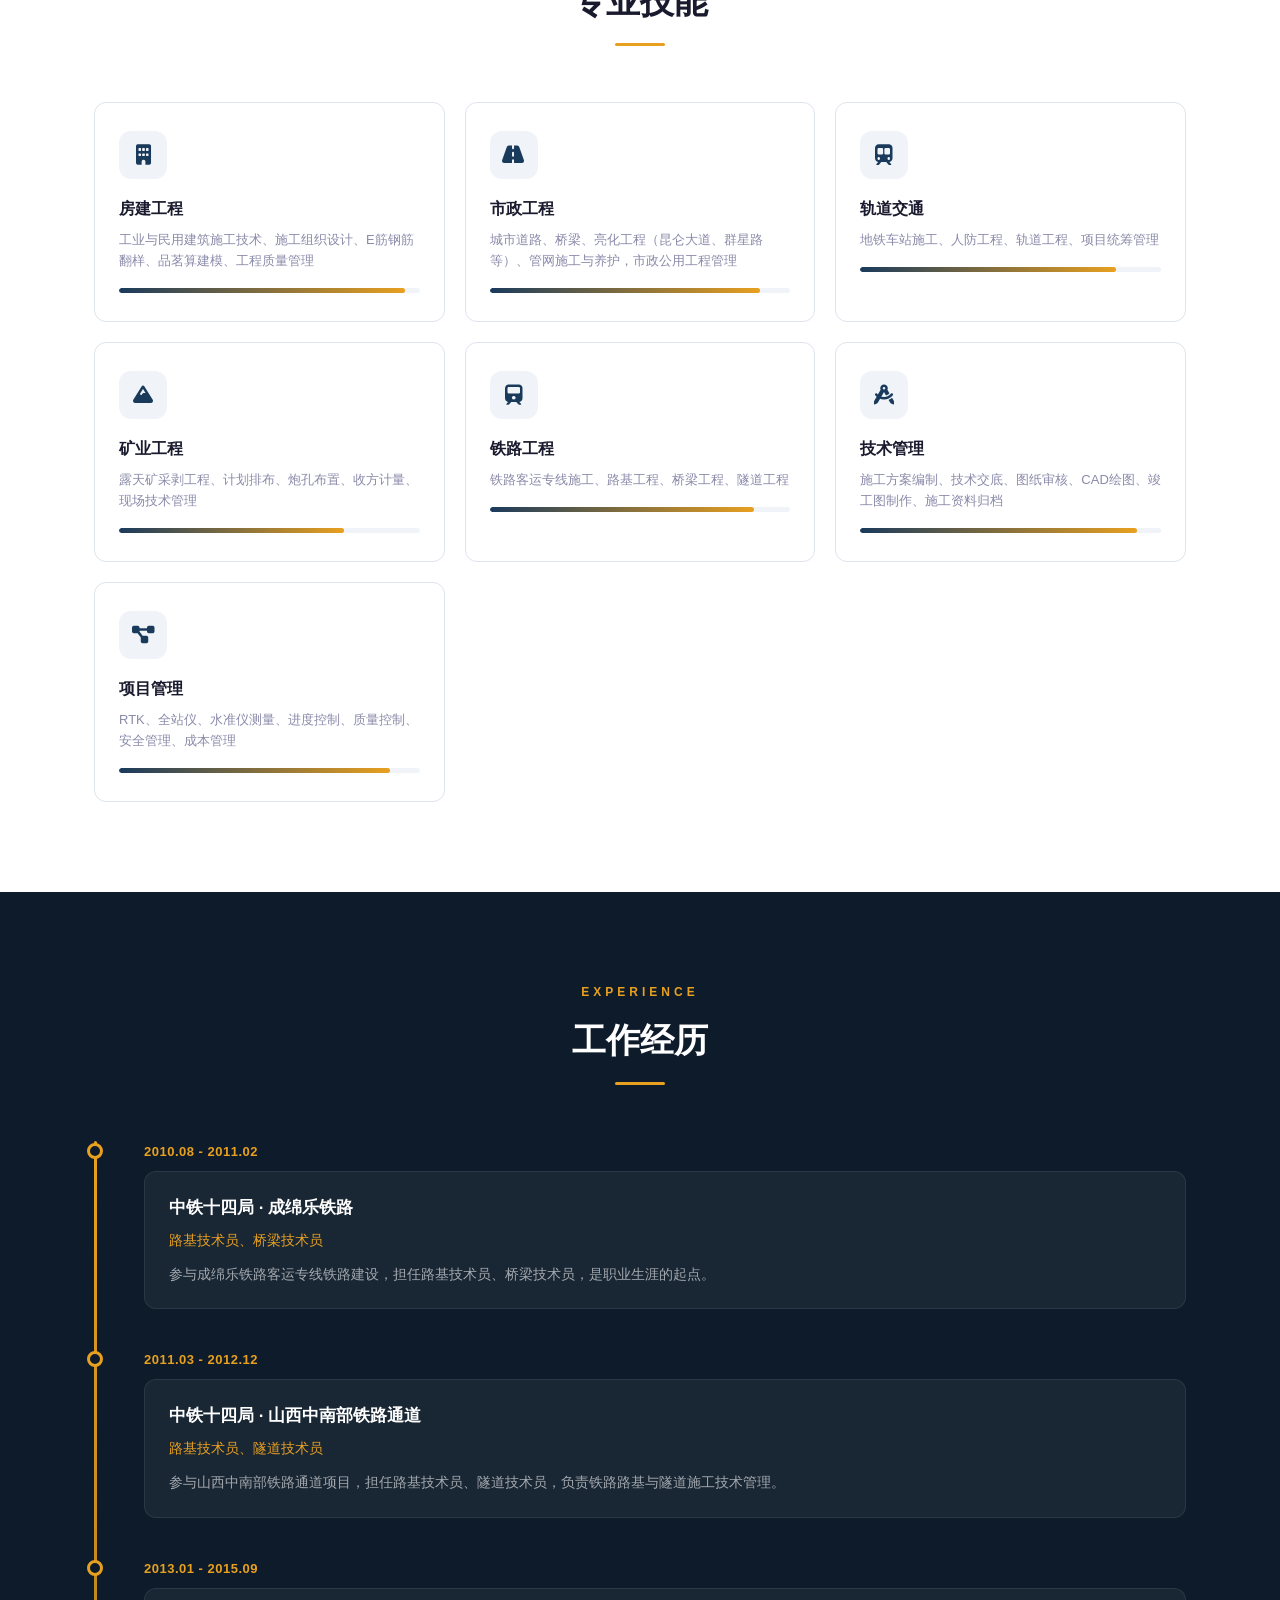
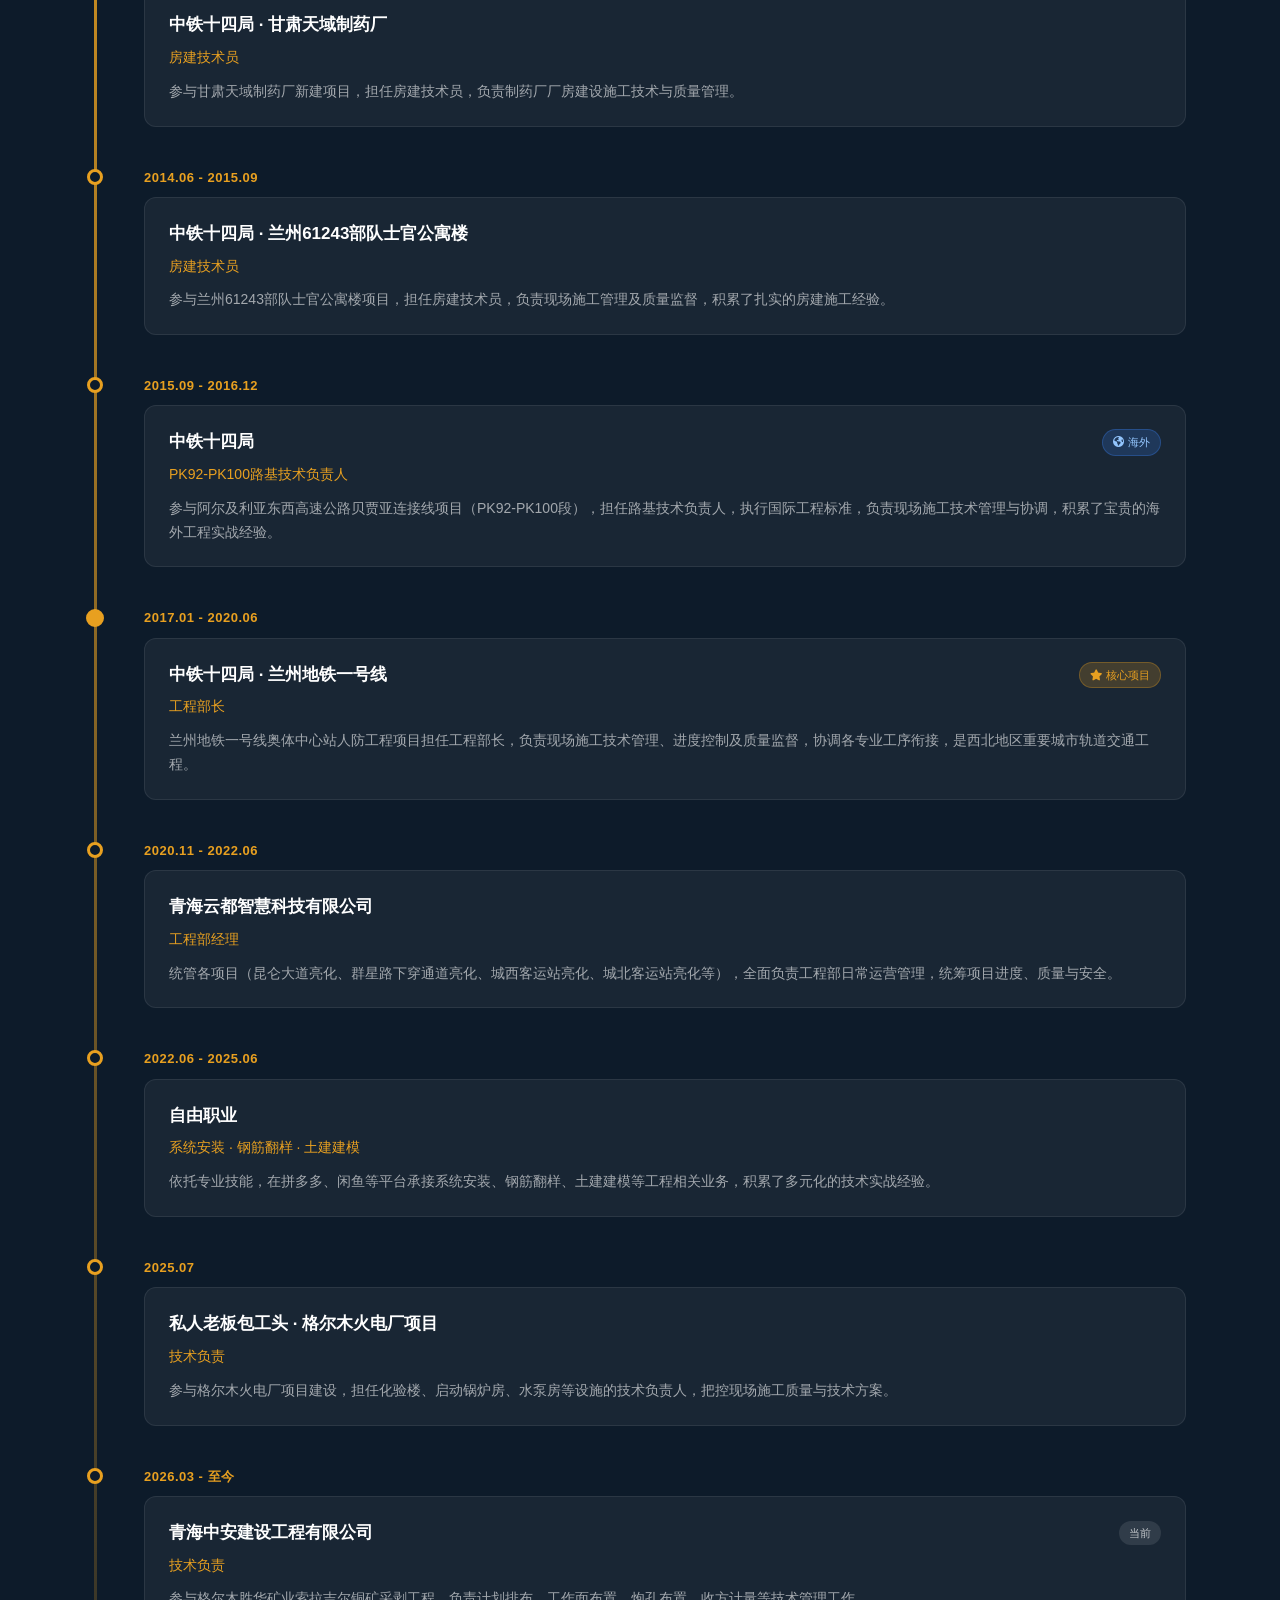
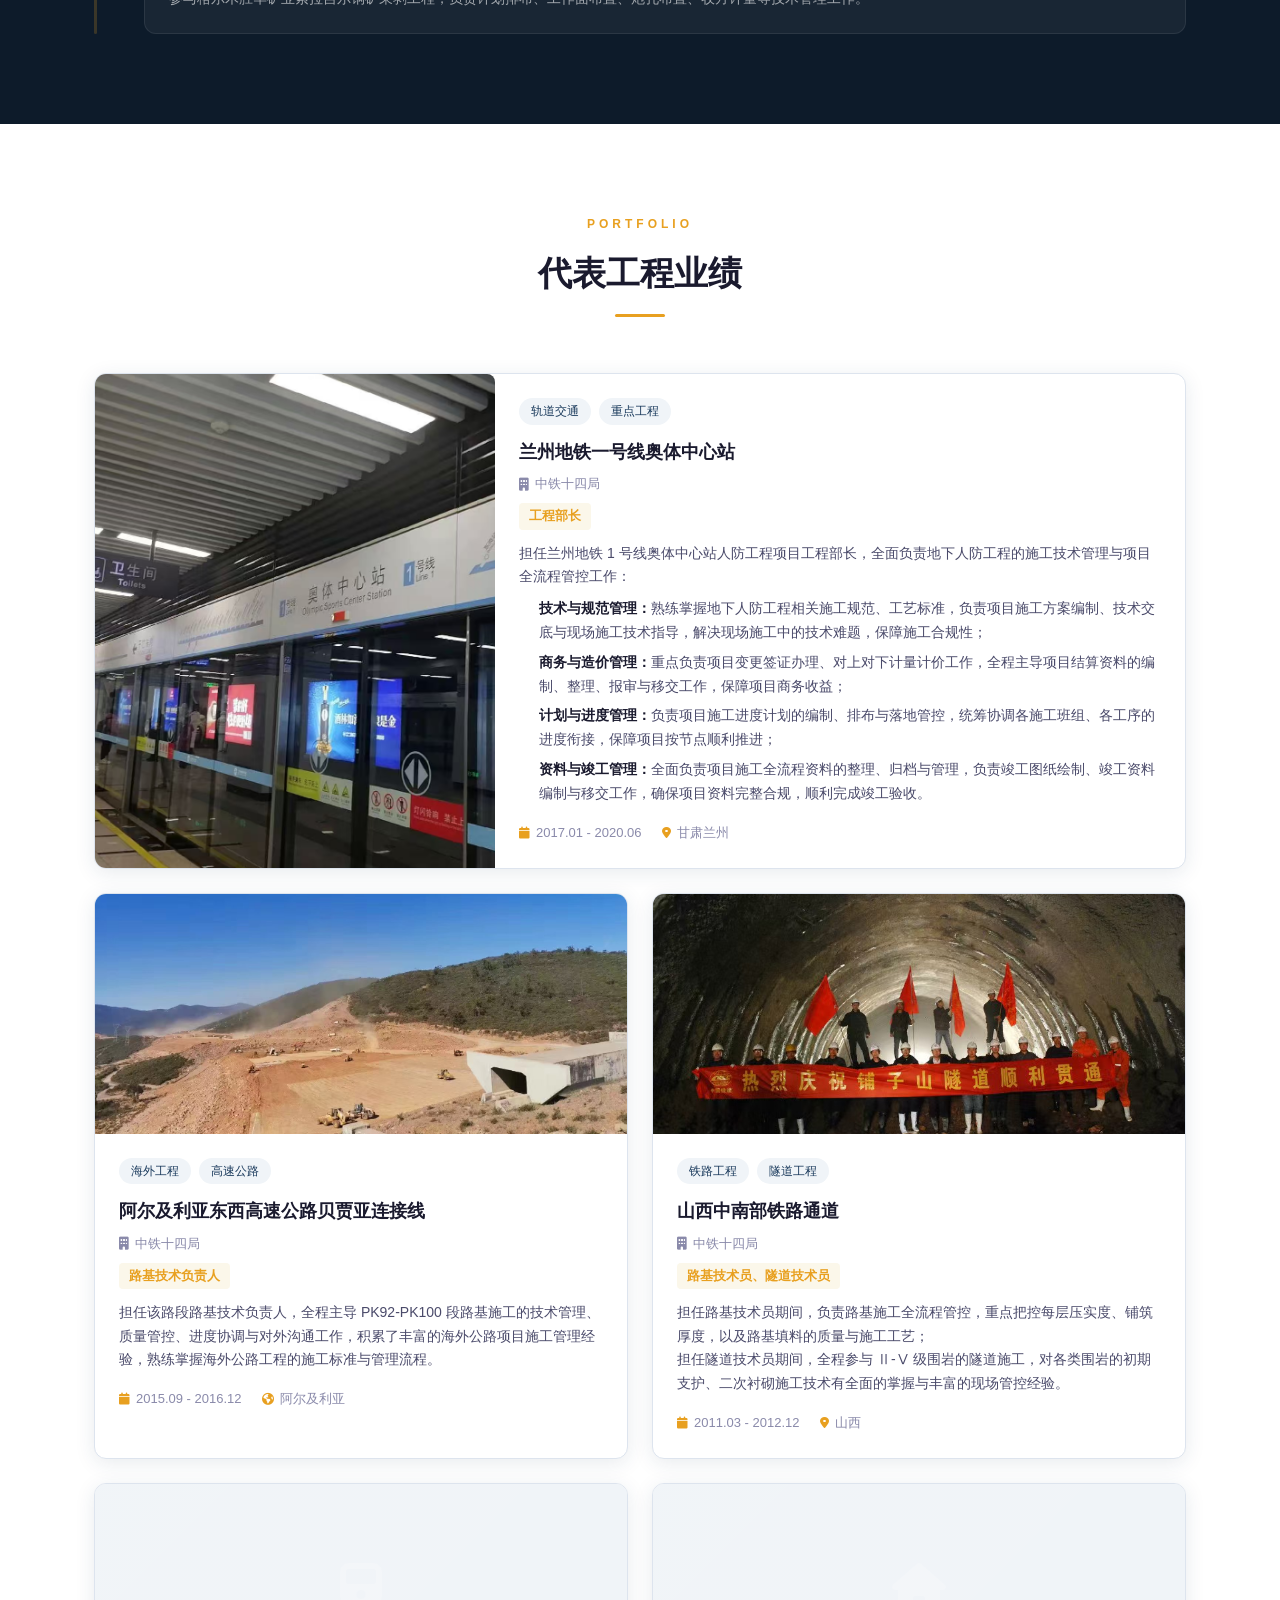
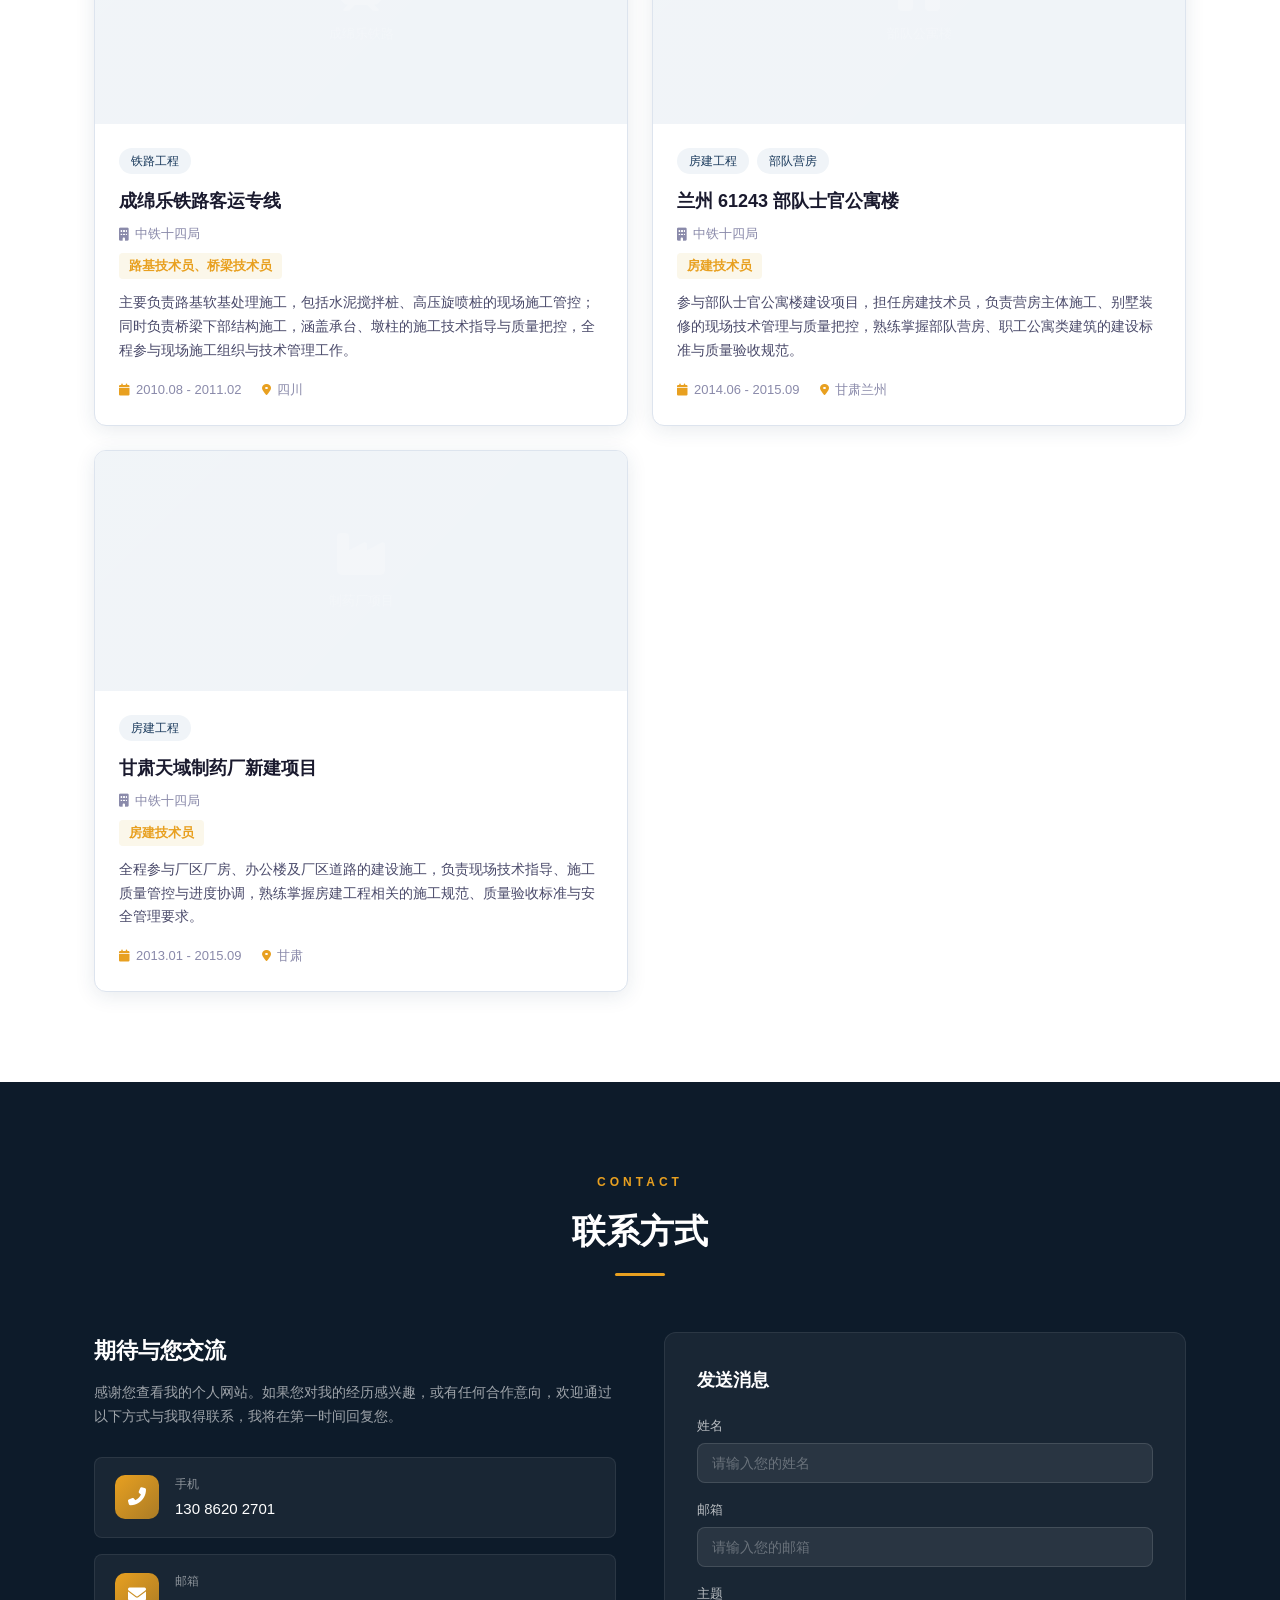
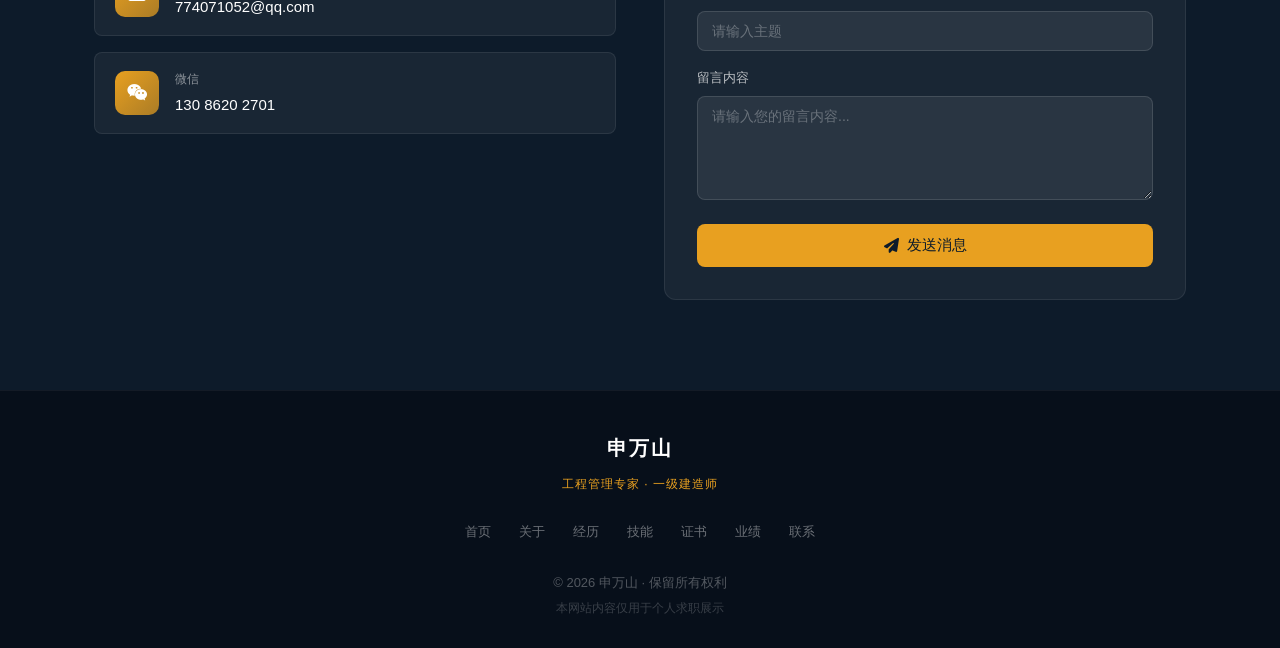
==== commit 40d62665: "??????:???????????" ====
--- a/index.html
+++ b/index.html
@@ -25,9 +25,9 @@
       <ul class="nav-links" id="navLinks">
         <li><a href="#hero" class="active">首页</a></li>
         <li><a href="#about">关于我</a></li>
+        <li><a href="#certificates">资格证书</a></li>
+        <li><a href="#skills">专业技能</a></li>
         <li><a href="#experience">工作经历</a></li>
-        <li><a href="#skills">专业技能</a></li>
-        <li><a href="#certificates">资格证书</a></li>
         <li><a href="#portfolio">工程业绩</a></li>
         <li><a href="#contact">联系方式</a></li>
       </ul>
@@ -137,217 +137,6 @@
     </div>
   </section>
 
-  <!-- Experience Section -->
-  <section id="experience" class="section section-dark">
-    <div class="container">
-      <div class="section-header">
-        <span class="section-label">EXPERIENCE</span>
-        <h2 class="section-title">工作经历</h2>
-      </div>
-      <div class="timeline">
-        <!-- Item 1: 2026.03~今 -->
-        <!-- Item 1: 2010.08-2011.02 (最旧 → 最早) -->
-        <div class="timeline-item">
-          <div class="timeline-marker"></div>
-          <div class="timeline-date">2010.08 - 2011.02</div>
-          <div class="timeline-card">
-            <div class="timeline-header">
-              <h3>中铁十四局 · 成绵乐铁路</h3>
-            </div>
-            <div class="timeline-role">路基技术员、桥梁技术员</div>
-            <p class="timeline-desc">
-              参与成绵乐铁路客运专线铁路建设，担任路基技术员、桥梁技术员，是职业生涯的起点。
-            </p>
-          </div>
-        </div>
-        <!-- Item 2: 2011.03-2012.12 -->
-        <div class="timeline-item">
-          <div class="timeline-marker"></div>
-          <div class="timeline-date">2011.03 - 2012.12</div>
-          <div class="timeline-card">
-            <div class="timeline-header">
-              <h3>中铁十四局 · 山西中南部铁路通道</h3>
-            </div>
-            <div class="timeline-role">路基技术员、隧道技术员</div>
-            <p class="timeline-desc">
-              参与山西中南部铁路通道项目，担任路基技术员、隧道技术员，负责铁路路基与隧道施工技术管理。
-            </p>
-          </div>
-        </div>
-        <!-- Item 3: 2013.01-2015.09 -->
-        <div class="timeline-item">
-          <div class="timeline-marker"></div>
-          <div class="timeline-date">2013.01 - 2015.09</div>
-          <div class="timeline-card">
-            <div class="timeline-header">
-              <h3>中铁十四局 · 甘肃天域制药厂</h3>
-            </div>
-            <div class="timeline-role">房建技术员</div>
-            <p class="timeline-desc">
-              参与甘肃天域制药厂新建项目，担任房建技术员，负责制药厂厂房建设施工技术与质量管理。
-            </p>
-          </div>
-        </div>
-        <!-- Item 4: 2014.06-2015.09 -->
-        <div class="timeline-item">
-          <div class="timeline-marker"></div>
-          <div class="timeline-date">2014.06 - 2015.09</div>
-          <div class="timeline-card">
-            <div class="timeline-header">
-              <h3>中铁十四局 · 兰州61243部队士官公寓楼</h3>
-            </div>
-            <div class="timeline-role">房建技术员</div>
-            <p class="timeline-desc">
-              参与兰州61243部队士官公寓楼项目，担任房建技术员，负责现场施工管理及质量监督，积累了扎实的房建施工经验。
-            </p>
-          </div>
-        </div>
-        <!-- Item 5: 2015.09-2016.12 -->
-        <div class="timeline-item">
-          <div class="timeline-marker"></div>
-          <div class="timeline-date">2015.09 - 2016.12</div>
-          <div class="timeline-card">
-            <div class="timeline-header">
-              <h3>中铁十四局</h3>
-              <span class="timeline-tag timeline-tag-global"><i class="fas fa-globe-americas"></i> 海外</span>
-            </div>
-            <div class="timeline-role">PK92-PK100路基技术负责人</div>
-            <p class="timeline-desc">
-              参与阿尔及利亚东西高速公路贝贾亚连接线项目（PK92-PK100段），担任路基技术负责人，执行国际工程标准，负责现场施工技术管理与协调，积累了宝贵的海外工程实战经验。
-            </p>
-          </div>
-        </div>
-        <!-- Item 6 (Highlight): 2017.01-2020.06 -->
-        <div class="timeline-item timeline-item-highlight">
-          <div class="timeline-marker timeline-marker-accent"></div>
-          <div class="timeline-date">2017.01 - 2020.06</div>
-          <div class="timeline-card">
-            <div class="timeline-header">
-              <h3>中铁十四局 · 兰州地铁一号线</h3>
-              <span class="timeline-tag timeline-tag-star"><i class="fas fa-star"></i> 核心项目</span>
-            </div>
-            <div class="timeline-role">工程部长</div>
-            <p class="timeline-desc">
-              兰州地铁一号线奥体中心站人防工程项目担任工程部长，负责现场施工技术管理、进度控制及质量监督，协调各专业工序衔接，是西北地区重要城市轨道交通工程。
-            </p>
-          </div>
-        </div>
-        <!-- Item 7: 2020.11-2022.06 -->
-        <div class="timeline-item">
-          <div class="timeline-marker"></div>
-          <div class="timeline-date">2020.11 - 2022.06</div>
-          <div class="timeline-card">
-            <div class="timeline-header">
-              <h3>青海云都智慧科技有限公司</h3>
-            </div>
-            <div class="timeline-role">工程部经理</div>
-            <p class="timeline-desc">
-              统管各项目（昆仑大道亮化、群星路下穿通道亮化、城西客运站亮化、城北客运站亮化等），全面负责工程部日常运营管理，统筹项目进度、质量与安全。
-            </p>
-          </div>
-        </div>
-        <!-- Item 8: 2022.06-2025.06 -->
-        <div class="timeline-item">
-          <div class="timeline-marker"></div>
-          <div class="timeline-date">2022.06 - 2025.06</div>
-          <div class="timeline-card">
-            <div class="timeline-header">
-              <h3>自由职业</h3>
-            </div>
-            <div class="timeline-role">系统安装 · 钢筋翻样 · 土建建模</div>
-            <p class="timeline-desc">
-              依托专业技能，在拼多多、闲鱼等平台承接系统安装、钢筋翻样、土建建模等工程相关业务，积累了多元化的技术实战经验。
-            </p>
-          </div>
-        </div>
-        <!-- Item 9: 2025.07 -->
-        <div class="timeline-item">
-          <div class="timeline-marker"></div>
-          <div class="timeline-date">2025.07</div>
-          <div class="timeline-card">
-            <div class="timeline-header">
-              <h3>私人老板包工头 · 格尔木火电厂项目</h3>
-            </div>
-            <div class="timeline-role">技术负责</div>
-            <p class="timeline-desc">
-              参与格尔木火电厂项目建设，担任化验楼、启动锅炉房、水泵房等设施的技术负责人，把控现场施工质量与技术方案。
-            </p>
-          </div>
-        </div>
-        <!-- Item 10: 2026.03-至今 (最新) -->
-        <div class="timeline-item">
-          <div class="timeline-marker"></div>
-          <div class="timeline-date">2026.03 - 至今</div>
-          <div class="timeline-card">
-            <div class="timeline-header">
-              <h3>青海中安建设工程有限公司</h3>
-              <span class="timeline-tag">当前</span>
-            </div>
-            <div class="timeline-role">技术负责</div>
-            <p class="timeline-desc">
-              参与格尔木胜华矿业索拉吉尔铜矿采剥工程，负责计划排布、工作面布置、炮孔布置、收方计量等技术管理工作。
-            </p>
-          </div>
-        </div>
-      </div>
-    </div>
-  </section>
-
-  <!-- Skills Section -->
-  <section id="skills" class="section">
-    <div class="container">
-      <div class="section-header">
-        <span class="section-label">SKILLS</span>
-        <h2 class="section-title">专业技能</h2>
-      </div>
-      <div class="skills-grid">
-        <div class="skill-card">
-          <div class="skill-icon"><i class="fas fa-building"></i></div>
-          <h3>房建工程</h3>
-          <p>工业与民用建筑施工技术、施工组织设计、E筋钢筋翻样、品茗算建模、工程质量管理</p>
-          <div class="skill-bar"><div class="skill-bar-fill" style="--fill: 95%"></div></div>
-        </div>
-        <div class="skill-card">
-          <div class="skill-icon"><i class="fas fa-road"></i></div>
-          <h3>市政工程</h3>
-          <p>城市道路、桥梁、亮化工程（昆仑大道、群星路等）、管网施工与养护，市政公用工程管理</p>
-          <div class="skill-bar"><div class="skill-bar-fill" style="--fill: 90%"></div></div>
-        </div>
-        <div class="skill-card">
-          <div class="skill-icon"><i class="fas fa-subway"></i></div>
-          <h3>轨道交通</h3>
-          <p>地铁车站施工、人防工程、轨道工程、项目统筹管理</p>
-          <div class="skill-bar"><div class="skill-bar-fill" style="--fill: 85%"></div></div>
-        </div>
-        <div class="skill-card">
-          <div class="skill-icon"><i class="fas fa-mountain"></i></div>
-          <h3>矿业工程</h3>
-          <p>露天矿采剥工程、计划排布、炮孔布置、收方计量、现场技术管理</p>
-          <div class="skill-bar"><div class="skill-bar-fill" style="--fill: 75%"></div></div>
-        </div>
-        <div class="skill-card">
-          <div class="skill-icon"><i class="fas fa-train"></i></div>
-          <h3>铁路工程</h3>
-          <p>铁路客运专线施工、路基工程、桥梁工程、隧道工程</p>
-          <div class="skill-bar"><div class="skill-bar-fill" style="--fill: 88%"></div></div>
-        </div>
-        <div class="skill-card">
-          <div class="skill-icon"><i class="fas fa-drafting-compass"></i></div>
-          <h3>技术管理</h3>
-          <p>施工方案编制、技术交底、图纸审核、CAD绘图、竣工图制作、施工资料归档</p>
-          <div class="skill-bar"><div class="skill-bar-fill" style="--fill: 92%"></div></div>
-        </div>
-        <div class="skill-card">
-          <div class="skill-icon"><i class="fas fa-project-diagram"></i></div>
-          <h3>项目管理</h3>
-          <p>RTK、全站仪、水准仪测量、进度控制、质量控制、安全管理、成本管理</p>
-          <div class="skill-bar"><div class="skill-bar-fill" style="--fill: 90%"></div></div>
-        </div>
-      </div>
-    </div>
-  </section>
-
-  <!-- Certificates Section -->
   <section id="certificates" class="section section-alt">
     <div class="container">
       <div class="section-header">
@@ -438,6 +227,217 @@
   </section>
 
   <!-- Portfolio Section -->
+  <section id="skills" class="section">
+    <div class="container">
+      <div class="section-header">
+        <span class="section-label">SKILLS</span>
+        <h2 class="section-title">专业技能</h2>
+      </div>
+      <div class="skills-grid">
+        <div class="skill-card">
+          <div class="skill-icon"><i class="fas fa-building"></i></div>
+          <h3>房建工程</h3>
+          <p>工业与民用建筑施工技术、施工组织设计、E筋钢筋翻样、品茗算建模、工程质量管理</p>
+          <div class="skill-bar"><div class="skill-bar-fill" style="--fill: 95%"></div></div>
+        </div>
+        <div class="skill-card">
+          <div class="skill-icon"><i class="fas fa-road"></i></div>
+          <h3>市政工程</h3>
+          <p>城市道路、桥梁、亮化工程（昆仑大道、群星路等）、管网施工与养护，市政公用工程管理</p>
+          <div class="skill-bar"><div class="skill-bar-fill" style="--fill: 90%"></div></div>
+        </div>
+        <div class="skill-card">
+          <div class="skill-icon"><i class="fas fa-subway"></i></div>
+          <h3>轨道交通</h3>
+          <p>地铁车站施工、人防工程、轨道工程、项目统筹管理</p>
+          <div class="skill-bar"><div class="skill-bar-fill" style="--fill: 85%"></div></div>
+        </div>
+        <div class="skill-card">
+          <div class="skill-icon"><i class="fas fa-mountain"></i></div>
+          <h3>矿业工程</h3>
+          <p>露天矿采剥工程、计划排布、炮孔布置、收方计量、现场技术管理</p>
+          <div class="skill-bar"><div class="skill-bar-fill" style="--fill: 75%"></div></div>
+        </div>
+        <div class="skill-card">
+          <div class="skill-icon"><i class="fas fa-train"></i></div>
+          <h3>铁路工程</h3>
+          <p>铁路客运专线施工、路基工程、桥梁工程、隧道工程</p>
+          <div class="skill-bar"><div class="skill-bar-fill" style="--fill: 88%"></div></div>
+        </div>
+        <div class="skill-card">
+          <div class="skill-icon"><i class="fas fa-drafting-compass"></i></div>
+          <h3>技术管理</h3>
+          <p>施工方案编制、技术交底、图纸审核、CAD绘图、竣工图制作、施工资料归档</p>
+          <div class="skill-bar"><div class="skill-bar-fill" style="--fill: 92%"></div></div>
+        </div>
+        <div class="skill-card">
+          <div class="skill-icon"><i class="fas fa-project-diagram"></i></div>
+          <h3>项目管理</h3>
+          <p>RTK、全站仪、水准仪测量、进度控制、质量控制、安全管理、成本管理</p>
+          <div class="skill-bar"><div class="skill-bar-fill" style="--fill: 90%"></div></div>
+        </div>
+      </div>
+    </div>
+  </section>
+
+  <!-- Certificates Section -->
+  <!-- Experience Section -->
+  <section id="experience" class="section section-dark">
+    <div class="container">
+      <div class="section-header">
+        <span class="section-label">EXPERIENCE</span>
+        <h2 class="section-title">工作经历</h2>
+      </div>
+      <div class="timeline">
+        <!-- Item 1: 2026.03~今 -->
+        <!-- Item 1: 2010.08-2011.02 (最旧 → 最早) -->
+        <div class="timeline-item">
+          <div class="timeline-marker"></div>
+          <div class="timeline-date">2010.08 - 2011.02</div>
+          <div class="timeline-card">
+            <div class="timeline-header">
+              <h3>中铁十四局 · 成绵乐铁路</h3>
+            </div>
+            <div class="timeline-role">路基技术员、桥梁技术员</div>
+            <p class="timeline-desc">
+              参与成绵乐铁路客运专线铁路建设，担任路基技术员、桥梁技术员，是职业生涯的起点。
+            </p>
+          </div>
+        </div>
+        <!-- Item 2: 2011.03-2012.12 -->
+        <div class="timeline-item">
+          <div class="timeline-marker"></div>
+          <div class="timeline-date">2011.03 - 2012.12</div>
+          <div class="timeline-card">
+            <div class="timeline-header">
+              <h3>中铁十四局 · 山西中南部铁路通道</h3>
+            </div>
+            <div class="timeline-role">路基技术员、隧道技术员</div>
+            <p class="timeline-desc">
+              参与山西中南部铁路通道项目，担任路基技术员、隧道技术员，负责铁路路基与隧道施工技术管理。
+            </p>
+          </div>
+        </div>
+        <!-- Item 3: 2013.01-2015.09 -->
+        <div class="timeline-item">
+          <div class="timeline-marker"></div>
+          <div class="timeline-date">2013.01 - 2015.09</div>
+          <div class="timeline-card">
+            <div class="timeline-header">
+              <h3>中铁十四局 · 甘肃天域制药厂</h3>
+            </div>
+            <div class="timeline-role">房建技术员</div>
+            <p class="timeline-desc">
+              参与甘肃天域制药厂新建项目，担任房建技术员，负责制药厂厂房建设施工技术与质量管理。
+            </p>
+          </div>
+        </div>
+        <!-- Item 4: 2014.06-2015.09 -->
+        <div class="timeline-item">
+          <div class="timeline-marker"></div>
+          <div class="timeline-date">2014.06 - 2015.09</div>
+          <div class="timeline-card">
+            <div class="timeline-header">
+              <h3>中铁十四局 · 兰州61243部队士官公寓楼</h3>
+            </div>
+            <div class="timeline-role">房建技术员</div>
+            <p class="timeline-desc">
+              参与兰州61243部队士官公寓楼项目，担任房建技术员，负责现场施工管理及质量监督，积累了扎实的房建施工经验。
+            </p>
+          </div>
+        </div>
+        <!-- Item 5: 2015.09-2016.12 -->
+        <div class="timeline-item">
+          <div class="timeline-marker"></div>
+          <div class="timeline-date">2015.09 - 2016.12</div>
+          <div class="timeline-card">
+            <div class="timeline-header">
+              <h3>中铁十四局</h3>
+              <span class="timeline-tag timeline-tag-global"><i class="fas fa-globe-americas"></i> 海外</span>
+            </div>
+            <div class="timeline-role">PK92-PK100路基技术负责人</div>
+            <p class="timeline-desc">
+              参与阿尔及利亚东西高速公路贝贾亚连接线项目（PK92-PK100段），担任路基技术负责人，执行国际工程标准，负责现场施工技术管理与协调，积累了宝贵的海外工程实战经验。
+            </p>
+          </div>
+        </div>
+        <!-- Item 6 (Highlight): 2017.01-2020.06 -->
+        <div class="timeline-item timeline-item-highlight">
+          <div class="timeline-marker timeline-marker-accent"></div>
+          <div class="timeline-date">2017.01 - 2020.06</div>
+          <div class="timeline-card">
+            <div class="timeline-header">
+              <h3>中铁十四局 · 兰州地铁一号线</h3>
+              <span class="timeline-tag timeline-tag-star"><i class="fas fa-star"></i> 核心项目</span>
+            </div>
+            <div class="timeline-role">工程部长</div>
+            <p class="timeline-desc">
+              兰州地铁一号线奥体中心站人防工程项目担任工程部长，负责现场施工技术管理、进度控制及质量监督，协调各专业工序衔接，是西北地区重要城市轨道交通工程。
+            </p>
+          </div>
+        </div>
+        <!-- Item 7: 2020.11-2022.06 -->
+        <div class="timeline-item">
+          <div class="timeline-marker"></div>
+          <div class="timeline-date">2020.11 - 2022.06</div>
+          <div class="timeline-card">
+            <div class="timeline-header">
+              <h3>青海云都智慧科技有限公司</h3>
+            </div>
+            <div class="timeline-role">工程部经理</div>
+            <p class="timeline-desc">
+              统管各项目（昆仑大道亮化、群星路下穿通道亮化、城西客运站亮化、城北客运站亮化等），全面负责工程部日常运营管理，统筹项目进度、质量与安全。
+            </p>
+          </div>
+        </div>
+        <!-- Item 8: 2022.06-2025.06 -->
+        <div class="timeline-item">
+          <div class="timeline-marker"></div>
+          <div class="timeline-date">2022.06 - 2025.06</div>
+          <div class="timeline-card">
+            <div class="timeline-header">
+              <h3>自由职业</h3>
+            </div>
+            <div class="timeline-role">系统安装 · 钢筋翻样 · 土建建模</div>
+            <p class="timeline-desc">
+              依托专业技能，在拼多多、闲鱼等平台承接系统安装、钢筋翻样、土建建模等工程相关业务，积累了多元化的技术实战经验。
+            </p>
+          </div>
+        </div>
+        <!-- Item 9: 2025.07 -->
+        <div class="timeline-item">
+          <div class="timeline-marker"></div>
+          <div class="timeline-date">2025.07</div>
+          <div class="timeline-card">
+            <div class="timeline-header">
+              <h3>私人老板包工头 · 格尔木火电厂项目</h3>
+            </div>
+            <div class="timeline-role">技术负责</div>
+            <p class="timeline-desc">
+              参与格尔木火电厂项目建设，担任化验楼、启动锅炉房、水泵房等设施的技术负责人，把控现场施工质量与技术方案。
+            </p>
+          </div>
+        </div>
+        <!-- Item 10: 2026.03-至今 (最新) -->
+        <div class="timeline-item">
+          <div class="timeline-marker"></div>
+          <div class="timeline-date">2026.03 - 至今</div>
+          <div class="timeline-card">
+            <div class="timeline-header">
+              <h3>青海中安建设工程有限公司</h3>
+              <span class="timeline-tag">当前</span>
+            </div>
+            <div class="timeline-role">技术负责</div>
+            <p class="timeline-desc">
+              参与格尔木胜华矿业索拉吉尔铜矿采剥工程，负责计划排布、工作面布置、炮孔布置、收方计量等技术管理工作。
+            </p>
+          </div>
+        </div>
+      </div>
+    </div>
+  </section>
+
+  <!-- Skills Section -->
   <section id="portfolio" class="section">
     <div class="container">
       <div class="section-header">
@@ -712,3 +712,4 @@
   </script>
 </body>
 </html>
+
--- a/style.css
+++ b/style.css
@@ -0,0 +1,1468 @@
+﻿/* =========================================
+   RESUME SITE - 申万山 个人求职网站
+   ========================================= */
+
+/* CSS Variables */
+:root {
+  --primary: #1a3a5c;
+  --primary-light: #2563a8;
+  --primary-dark: #0f2340;
+  --accent: #e8a020;
+  --accent-light: #f5c060;
+  --text-dark: #1a1a2e;
+  --text-body: #4a4a6a;
+  --text-light: #8a8aaa;
+  --bg-white: #ffffff;
+  --bg-light: #f0f4f8;
+  --bg-dark: #0d1b2a;
+  --bg-alt: #e8edf4;
+  --border: #dde4ee;
+  --shadow: 0 4px 20px rgba(26, 58, 92, 0.1);
+  --shadow-lg: 0 8px 40px rgba(26, 58, 92, 0.15);
+  --radius: 12px;
+  --radius-sm: 8px;
+  --transition: all 0.3s cubic-bezier(0.4, 0, 0.2, 1);
+}
+
+/* Reset & Base */
+*, *::before, *::after {
+  margin: 0;
+  padding: 0;
+  box-sizing: border-box;
+}
+
+html {
+  scroll-behavior: smooth;
+  scroll-padding-top: 72px;
+}
+
+body {
+  font-family: 'Noto Sans SC', -apple-system, BlinkMacSystemFont, 'Segoe UI', sans-serif;
+  color: var(--text-dark);
+  background: var(--bg-white);
+  line-height: 1.7;
+  -webkit-font-smoothing: antialiased;
+}
+
+a {
+  color: inherit;
+  text-decoration: none;
+}
+
+img {
+  max-width: 100%;
+  display: block;
+}
+
+ul { list-style: none; }
+
+.container {
+  max-width: 1140px;
+  margin: 0 auto;
+  padding: 0 24px;
+}
+
+/* =========================================
+   NAVIGATION
+   ========================================= */
+#navbar {
+  position: fixed;
+  top: 0;
+  left: 0;
+  right: 0;
+  z-index: 1000;
+  background: rgba(13, 27, 42, 0.95);
+  backdrop-filter: blur(12px);
+  -webkit-backdrop-filter: blur(12px);
+  border-bottom: 1px solid rgba(255,255,255,0.06);
+  transition: var(--transition);
+}
+
+#navbar.scrolled {
+  background: rgba(13, 27, 42, 0.98);
+  box-shadow: 0 2px 20px rgba(0,0,0,0.3);
+}
+
+.nav-container {
+  max-width: 1140px;
+  margin: 0 auto;
+  padding: 0 24px;
+  display: flex;
+  align-items: center;
+  justify-content: space-between;
+  height: 68px;
+}
+
+.nav-logo {
+  display: flex;
+  flex-direction: column;
+  line-height: 1.2;
+}
+
+.logo-text {
+  font-size: 18px;
+  font-weight: 700;
+  color: #fff;
+  letter-spacing: 2px;
+}
+
+.logo-sub {
+  font-size: 10px;
+  color: var(--accent);
+  letter-spacing: 1px;
+  text-transform: uppercase;
+}
+
+.nav-links {
+  display: flex;
+  gap: 4px;
+}
+
+.nav-links a {
+  color: rgba(255,255,255,0.75);
+  font-size: 14px;
+  padding: 8px 14px;
+  border-radius: 6px;
+  transition: var(--transition);
+  font-weight: 400;
+}
+
+.nav-links a:hover,
+.nav-links a.active {
+  color: #fff;
+  background: rgba(255,255,255,0.1);
+}
+
+.nav-toggle {
+  display: none;
+  flex-direction: column;
+  gap: 5px;
+  background: none;
+  border: none;
+  cursor: pointer;
+  padding: 8px;
+}
+
+.nav-toggle span {
+  display: block;
+  width: 22px;
+  height: 2px;
+  background: #fff;
+  border-radius: 2px;
+  transition: var(--transition);
+}
+
+/* =========================================
+   HERO SECTION
+   ========================================= */
+#hero {
+  position: relative;
+  min-height: 100vh;
+  display: flex;
+  align-items: center;
+  overflow: hidden;
+  background: var(--bg-dark);
+}
+
+.hero-bg {
+  /* ====== 简笔画风格工地背景（清晰可见，280px重复平铺）====== */
+  background-color: #0d1b2a;
+  background-image: url("data:image/svg+xml,%3Csvg xmlns='http://www.w3.org/2000/svg' width='280' height='280' viewBox='0 0 280 280'%3E%3Cdefs%3E%3Cpattern id='sk' patternUnits='userSpaceOnUse' width='280' height='280'%3E%3Cpath d='M40 15 L40 110 M10 60 L70 60 M18 110 L62 110' stroke='%23e8a020' stroke-width='2.5' fill='none' stroke-linecap='round' opacity='0.28'/%3E%3Cpath d='M40 60 L40 15' stroke='%23e8a020' stroke-width='2' fill='none' stroke-linecap='round' opacity='0.28'/%3E%3Cpath d='M40 15 L70 60' stroke='%23e8a020' stroke-width='1.5' fill='none' stroke-linecap='round' stroke-dasharray='5 3' opacity='0.22'/%3E%3Cpath d='M40 15 L10 60' stroke='%23e8a020' stroke-width='1.5' fill='none' stroke-linecap='round' stroke-dasharray='5 3' opacity='0.22'/%3E%3Ccircle cx='40' cy='15' r='3' fill='%23e8a020' opacity='0.3'/%3E%3Cpath d='M25 110 L25 130 M55 110 L55 130 M25 130 L55 130' stroke='%23e8a020' stroke-width='1.8' fill='none' stroke-linecap='round' opacity='0.25'/%3E%3Cpath d='M230 30 L230 120 M205 75 L255 75 M212 120 L248 120' stroke='%23e8a020' stroke-width='2.5' fill='none' stroke-linecap='round' opacity='0.22'/%3E%3Cpath d='M230 75 L230 30' stroke='%23e8a020' stroke-width='2' fill='none' stroke-linecap='round' opacity='0.22'/%3E%3Cpath d='M230 30 L255 75' stroke='%23e8a020' stroke-width='1.5' fill='none' stroke-linecap='round' stroke-dasharray='5 3' opacity='0.18'/%3E%3Cpath d='M230 30 L205 75' stroke='%23e8a020' stroke-width='1.5' fill='none' stroke-linecap='round' stroke-dasharray='5 3' opacity='0.18'/%3E%3Ccircle cx='230' cy='30' r='3' fill='%23e8a020' opacity='0.25'/%3E%3Cpath d='M215 120 L215 140 M245 120 L245 140 M215 140 L245 140' stroke='%23e8a020' stroke-width='1.8' fill='none' stroke-linecap='round' opacity='0.2'/%3E%3Crect x='170' y='130' width='60' height='90' stroke='%23e8a020' stroke-width='2' fill='none' stroke-dasharray='6 3' opacity='0.2'/%3E%3Cpath d='M170 160 L230 160 M170 190 L230 190 M170 220 L230 220' stroke='%23e8a020' stroke-width='1.5' fill='none' stroke-linecap='round' stroke-dasharray='4 3' opacity='0.18'/%3E%3Cpath d='M185 130 L185 220 M200 130 L200 220 M215 130 L215 220' stroke='%23e8a020' stroke-width='1.2' fill='none' stroke-linecap='round' stroke-dasharray='3 3' opacity='0.15'/%3E%3Crect x='20' y='155' width='50' height='75' stroke='%23e8a020' stroke-width='2' fill='none' stroke-dasharray='5 3' opacity='0.2'/%3E%3Cpath d='M20 175 L70 175 M20 195 L70 195 M20 215 L70 215' stroke='%23e8a020' stroke-width='1.5' fill='none' stroke-linecap='round' stroke-dasharray='4 3' opacity='0.18'/%3E%3Cpath d='M90 200 L90 260 M120 200 L120 260 M150 200 L150 260 M180 200 L180 260' stroke='%23e8a020' stroke-width='1.5' fill='none' stroke-linecap='round' opacity='0.2'/%3E%3Cpath d='M90 200 L120 200 M90 230 L120 230 M90 260 L120 260 M120 200 L150 200 M120 230 L150 230 M120 260 L150 260 M150 200 L180 200 M150 230 L180 230 M150 260 L180 260' stroke='%23e8a020' stroke-width='1.5' fill='none' stroke-linecap='round' opacity='0.2'/%3E%3Cpath d='M80 145 L160 145 M80 145 L80 180 M160 145 L160 180 M80 180 L160 180' stroke='%23e8a020' stroke-width='2' fill='none' stroke-linecap='round' stroke-dasharray='7 3' opacity='0.22'/%3E%3Cpath d='M100 180 L100 240 M120 180 L120 240 M140 180 L140 240' stroke='%23e8a020' stroke-width='1.5' fill='none' stroke-linecap='round' stroke-dasharray='5 3' opacity='0.18'/%3E%3Cpath d='M255 155 L255 175 Q255 185 248 185 L240 185' stroke='%23e8a020' stroke-width='2' fill='none' stroke-linecap='round' opacity='0.22'/%3E%3Cpath d='M248 185 L248 195 M240 185 L240 195 M248 195 L240 195' stroke='%23e8a020' stroke-width='1.5' fill='none' stroke-linecap='round' opacity='0.22'/%3E%3Cpath d='M15 30 L35 30 M25 20 L25 40 M15 30 L25 40 M35 30 L25 40' stroke='%23e8a020' stroke-width='1.8' fill='none' stroke-linecap='round' opacity='0.22'/%3E%3Cpath d='M155 80 Q175 60 195 80' stroke='%23e8a020' stroke-width='1.5' fill='none' stroke-linecap='round' stroke-dasharray='4 3' opacity='0.18'/%3E%3Cpath d='M175 60 L175 80' stroke='%23e8a020' stroke-width='1.5' fill='none' stroke-linecap='round' stroke-dasharray='3 2' opacity='0.18'/%3E%3Cpath d='M0 270 L280 270' stroke='%23e8a020' stroke-width='1.5' fill='none' stroke-linecap='round' stroke-dasharray='8 5' opacity='0.18'/%3E%3Cpath d='M0 275 L280 275' stroke='%23e8a020' stroke-width='1' fill='none' stroke-linecap='round' stroke-dasharray='4 4' opacity='0.12'/%3E%3Cpath d='M240 245 L260 245 M250 240 L250 250' stroke='%23e8a020' stroke-width='1.8' fill='none' stroke-linecap='round' opacity='0.2'/%3E%3Cpath d='M240 252 L260 252' stroke='%23e8a020' stroke-width='1.5' fill='none' stroke-linecap='round' stroke-dasharray='3 2' opacity='0.18'/%3E%3Ccircle cx='60' cy='50' r='2.5' fill='%23e8a020' opacity='0.3'/%3E%3Ccircle cx='195' cy='110' r='2.5' fill='%23e8a020' opacity='0.3'/%3E%3Ccircle cx='10' cy='145' r='2' fill='%23e8a020' opacity='0.25'/%3E%3Ccircle cx='270' cy='200' r='2' fill='%23e8a020' opacity='0.25'/%3E%3Ccircle cx='135' cy='185' r='2' fill='%23e8a020' opacity='0.22'/%3E%3Ccircle cx='105' cy='265' r='1.8' fill='%23e8a020' opacity='0.22'/%3E%3Cpath d='M100 270 L100 285 M140 270 L140 285 M180 270 L180 285' stroke='%23e8a020' stroke-width='1.5' fill='none' stroke-linecap='round' opacity='0.2'/%3E%3C/svg%3E%3C/pattern%3E%3C/defs%3E%3Crect width='280' height='280' fill='url(%23sk)'/%3E%3C/svg%3E");
+  background-size: 280px 280px;
+  background-position: 0 0;
+  background-repeat: repeat;
+}
+
+.hero-overlay {
+  position: absolute;
+  inset: 0;
+  background: url("data:image/svg+xml,%3Csvg width='60' height='60' viewBox='0 0 60 60' xmlns='http://www.w3.org/2000/svg'%3E%3Cg fill='none' fill-rule='evenodd'%3E%3Cg fill='%23ffffff' fill-opacity='0.03'%3E%3Cpath d='M36 34v-4h-2v4h-4v2h4v4h2v-4h4v-2h-4zm0-30V0h-2v4h-4v2h4v4h2V6h4V4h-4zM6 34v-4H4v4H0v2h4v4h2v-4h4v-2H6zM6 4V0H4v4H0v2h4v4h2V6h4V4H6z'/%3E%3C/g%3E%3C/g%3E%3C/svg%3E");
+}
+
+.hero-content {
+  position: relative;
+  z-index: 2;
+  max-width: 1140px;
+  margin: 0 auto;
+  padding: 100px 24px 60px;
+  display: flex;
+  align-items: center;
+  gap: 60px;
+}
+
+.hero-photo-wrap {
+  flex-shrink: 0;
+}
+
+.photo-placeholder,
+.gallery-placeholder,
+.portfolio-placeholder {
+  width: 260px;
+  height: 320px;
+  background: linear-gradient(135deg, rgba(255,255,255,0.05), rgba(255,255,255,0.02));
+  border: 2px dashed rgba(255,255,255,0.15);
+  border-radius: var(--radius);
+  display: flex;
+  flex-direction: column;
+  align-items: center;
+  justify-content: center;
+  gap: 12px;
+  color: rgba(255,255,255,0.3);
+  transition: var(--transition);
+  cursor: pointer;
+  overflow: hidden;
+  position: relative;
+}
+
+/* Portfolio 项目图片样式 */
+.portfolio-img {
+  position: relative;
+  width: 100%;
+  height: 220px;
+  overflow: hidden;
+  border-radius: 8px 8px 0 0;
+  background: #f0f4f8;
+}
+
+.portfolio-img-full {
+  width: 100%;
+  height: 100%;
+  object-fit: cover;
+  transition: transform 0.4s ease;
+  cursor: pointer;
+}
+
+.portfolio-card:hover .portfolio-img-full {
+  transform: scale(1.05);
+}
+
+.photo-placeholder:hover,
+.gallery-placeholder:hover,
+.portfolio-placeholder:hover {
+  border-color: var(--accent);
+  background: rgba(232, 160, 32, 0.05);
+  color: rgba(255,255,255,0.5);
+}
+
+.photo-placeholder i,
+.gallery-placeholder i,
+.portfolio-placeholder i {
+  font-size: 48px;
+  opacity: 0.5;
+}
+
+.photo-placeholder span,
+.gallery-placeholder span,
+.portfolio-placeholder span {
+  font-size: 13px;
+  opacity: 0.6;
+}
+
+.gallery-placeholder small,
+.portfolio-placeholder small {
+  font-size: 11px;
+  opacity: 0.4;
+}
+
+.hero-text {
+  flex: 1;
+}
+
+.hero-badge {
+  display: inline-flex;
+  align-items: center;
+  gap: 8px;
+  background: rgba(232, 160, 32, 0.15);
+  border: 1px solid rgba(232, 160, 32, 0.3);
+  color: var(--accent);
+  font-size: 13px;
+  font-weight: 500;
+  padding: 6px 16px;
+  border-radius: 50px;
+  margin-bottom: 20px;
+}
+
+.badge-dot {
+  width: 7px;
+  height: 7px;
+  background: #4ade80;
+  border-radius: 50%;
+  animation: pulse-dot 2s ease-in-out infinite;
+}
+
+@keyframes pulse-dot {
+  0%, 100% { opacity: 1; transform: scale(1); }
+  50% { opacity: 0.6; transform: scale(0.8); }
+}
+
+.hero-name {
+  font-size: 52px;
+  font-weight: 700;
+  color: #fff;
+  letter-spacing: 4px;
+  margin-bottom: 8px;
+  line-height: 1.2;
+}
+
+.hero-title {
+  font-size: 20px;
+  color: var(--accent);
+  font-weight: 400;
+  margin-bottom: 20px;
+  letter-spacing: 1px;
+}
+
+.hero-desc {
+  font-size: 15px;
+  color: rgba(255,255,255,0.65);
+  line-height: 1.8;
+  margin-bottom: 24px;
+}
+
+.hero-tags {
+  display: flex;
+  flex-wrap: wrap;
+  gap: 8px;
+  margin-bottom: 32px;
+}
+
+.tag {
+  display: inline-flex;
+  align-items: center;
+  gap: 6px;
+  background: rgba(255,255,255,0.07);
+  border: 1px solid rgba(255,255,255,0.1);
+  color: rgba(255,255,255,0.7);
+  font-size: 13px;
+  padding: 5px 14px;
+  border-radius: 6px;
+  transition: var(--transition);
+}
+
+.tag:hover {
+  background: rgba(255,255,255,0.12);
+  color: #fff;
+}
+
+.tag i { color: var(--accent); }
+
+.tag-accent {
+  background: rgba(212, 175, 55, 0.15);
+  border-color: rgba(212, 175, 55, 0.4);
+  color: #d4af37;
+  font-weight: 600;
+}
+
+.tag-accent:hover {
+  background: rgba(212, 175, 55, 0.25);
+  color: #f0c850;
+}
+
+.tag-accent i { color: #d4af37; }
+
+.hero-actions {
+  display: flex;
+  gap: 12px;
+  flex-wrap: wrap;
+}
+
+.btn {
+  display: inline-flex;
+  align-items: center;
+  gap: 8px;
+  padding: 12px 28px;
+  border-radius: 8px;
+  font-size: 15px;
+  font-weight: 500;
+  cursor: pointer;
+  border: none;
+  transition: var(--transition);
+  font-family: inherit;
+}
+
+.btn-primary {
+  background: var(--accent);
+  color: var(--bg-dark);
+}
+
+.btn-primary:hover {
+  background: var(--accent-light);
+  transform: translateY(-2px);
+  box-shadow: 0 6px 20px rgba(232, 160, 32, 0.4);
+}
+
+.btn-outline {
+  background: transparent;
+  color: #fff;
+  border: 1.5px solid rgba(255,255,255,0.3);
+}
+
+.btn-outline:hover {
+  border-color: rgba(255,255,255,0.7);
+  background: rgba(255,255,255,0.08);
+}
+
+.btn-full { width: 100%; justify-content: center; }
+
+.hero-scroll-hint {
+  position: absolute;
+  bottom: 30px;
+  left: 50%;
+  transform: translateX(-50%);
+  display: flex;
+  flex-direction: column;
+  align-items: center;
+  gap: 8px;
+  color: rgba(255,255,255,0.3);
+  font-size: 12px;
+  animation: bounce 2s ease-in-out infinite;
+  z-index: 2;
+}
+
+@keyframes bounce {
+  0%, 100% { transform: translateX(-50%) translateY(0); }
+  50% { transform: translateX(-50%) translateY(6px); }
+}
+
+/* =========================================
+   SECTION COMMON
+   ========================================= */
+.section {
+  padding: 90px 0;
+}
+
+.section-alt {
+  background: var(--bg-alt);
+}
+
+.section-dark {
+  background: var(--bg-dark);
+  color: #fff;
+}
+
+.section-header {
+  text-align: center;
+  margin-bottom: 56px;
+}
+
+.section-label {
+  display: block;
+  font-size: 12px;
+  font-weight: 600;
+  letter-spacing: 4px;
+  color: var(--accent);
+  text-transform: uppercase;
+  margin-bottom: 10px;
+}
+
+.section-title {
+  font-size: 34px;
+  font-weight: 700;
+  color: inherit;
+  position: relative;
+  display: inline-block;
+}
+
+.section-title::after {
+  content: '';
+  display: block;
+  width: 50px;
+  height: 3px;
+  background: var(--accent);
+  margin: 12px auto 0;
+  border-radius: 2px;
+}
+
+/* =========================================
+   ABOUT SECTION
+   ========================================= */
+.about-grid {
+  display: grid;
+  grid-template-columns: 1fr 2fr 1fr;
+  gap: 20px;
+  align-items: start;
+}
+
+.about-card {
+  background: var(--bg-white);
+  border-radius: var(--radius);
+  padding: 28px;
+  box-shadow: var(--shadow);
+  border: 1px solid var(--border);
+}
+
+.about-card-icon {
+  width: 44px;
+  height: 44px;
+  background: linear-gradient(135deg, var(--primary), var(--primary-light));
+  border-radius: 10px;
+  display: flex;
+  align-items: center;
+  justify-content: center;
+  color: #fff;
+  font-size: 18px;
+  margin-bottom: 16px;
+}
+
+.about-card h3 {
+  font-size: 16px;
+  font-weight: 600;
+  margin-bottom: 16px;
+  color: var(--primary-dark);
+}
+
+.info-table {
+  width: 100%;
+  border-collapse: collapse;
+}
+
+.info-table tr {
+  border-bottom: 1px solid var(--border);
+}
+
+.info-table tr:last-child { border-bottom: none; }
+
+.info-table td {
+  padding: 8px 0;
+  font-size: 13.5px;
+  vertical-align: top;
+}
+
+.info-label {
+  color: var(--text-light);
+  width: 80px;
+  font-size: 12px;
+  padding-right: 8px;
+}
+
+.advantage-list {
+  display: flex;
+  flex-direction: column;
+  gap: 14px;
+}
+
+.advantage-list li {
+  font-size: 13.5px;
+  line-height: 1.6;
+  color: var(--text-body);
+  padding-left: 18px;
+  position: relative;
+}
+
+.advantage-list li::before {
+  content: '';
+  position: absolute;
+  left: 0;
+  top: 8px;
+  width: 6px;
+  height: 6px;
+  background: var(--accent);
+  border-radius: 50%;
+}
+
+.advantage-list strong {
+  color: var(--primary);
+  font-weight: 600;
+}
+
+.about-numbers {
+  background: linear-gradient(135deg, var(--primary), var(--primary-light)) !important;
+  color: #fff;
+}
+
+.about-numbers .about-card-icon {
+  background: rgba(255,255,255,0.2);
+}
+
+.about-numbers h3 {
+  color: #fff;
+}
+
+.stat-item {
+  display: flex;
+  flex-direction: column;
+  align-items: center;
+  text-align: center;
+  padding: 16px 0;
+  border-bottom: 1px solid rgba(255,255,255,0.1);
+}
+
+.stat-item:last-child { border-bottom: none; }
+
+.stat-number {
+  font-size: 36px;
+  font-weight: 700;
+  line-height: 1;
+  color: var(--accent);
+}
+
+.stat-unit {
+  font-size: 14px;
+  color: rgba(255,255,255,0.7);
+  margin-top: 2px;
+}
+
+.stat-label {
+  font-size: 12px;
+  color: rgba(255,255,255,0.5);
+  margin-top: 4px;
+  text-transform: uppercase;
+  letter-spacing: 1px;
+}
+
+/* =========================================
+   EXPERIENCE SECTION
+   ========================================= */
+.timeline {
+  position: relative;
+  padding-left: 0;
+}
+
+.timeline::before {
+  content: '';
+  position: absolute;
+  left: 0;
+  top: 0;
+  bottom: 0;
+  width: 3px;
+  background: linear-gradient(to bottom, var(--accent), rgba(232,160,32,0.2));
+  border-radius: 2px;
+}
+
+.timeline-item {
+  position: relative;
+  padding-left: 50px;
+  padding-bottom: 40px;
+}
+
+.timeline-item:last-child { padding-bottom: 0; }
+
+.timeline-marker {
+  position: absolute;
+  left: -7px;
+  top: 2px;
+  width: 16px;
+  height: 16px;
+  background: var(--bg-dark);
+  border: 3px solid var(--accent);
+  border-radius: 50%;
+  z-index: 1;
+}
+
+.timeline-marker-accent {
+  background: var(--accent);
+  width: 18px;
+  height: 18px;
+  left: -8px;
+}
+
+.timeline-date {
+  font-size: 13px;
+  color: var(--accent);
+  font-weight: 600;
+  margin-bottom: 8px;
+  letter-spacing: 0.5px;
+}
+
+.timeline-card {
+  background: rgba(255,255,255,0.05);
+  border: 1px solid rgba(255,255,255,0.08);
+  border-radius: var(--radius);
+  padding: 22px 24px;
+  transition: var(--transition);
+}
+
+.timeline-card:hover {
+  background: rgba(255,255,255,0.08);
+  border-color: rgba(232,160,32,0.3);
+}
+
+.timeline-header {
+  display: flex;
+  align-items: center;
+  justify-content: space-between;
+  margin-bottom: 6px;
+  flex-wrap: wrap;
+  gap: 8px;
+}
+
+.timeline-header h3 {
+  font-size: 17px;
+  font-weight: 600;
+  color: #fff;
+}
+
+.timeline-role {
+  font-size: 14px;
+  color: var(--accent);
+  margin-bottom: 10px;
+  font-weight: 500;
+}
+
+.timeline-desc {
+  font-size: 14px;
+  color: rgba(255,255,255,0.6);
+  line-height: 1.7;
+}
+
+.timeline-tag {
+  display: inline-flex;
+  align-items: center;
+  gap: 4px;
+  background: rgba(255,255,255,0.1);
+  color: rgba(255,255,255,0.7);
+  font-size: 11px;
+  padding: 3px 10px;
+  border-radius: 50px;
+  font-weight: 400;
+}
+
+.timeline-tag-star {
+  background: rgba(232,160,32,0.2);
+  color: var(--accent);
+  border: 1px solid rgba(232,160,32,0.3);
+}
+
+.timeline-tag-global {
+  background: rgba(59,130,246,0.2);
+  color: #93c5fd;
+  border: 1px solid rgba(59,130,246,0.3);
+}
+
+/* =========================================
+   SKILLS SECTION
+   ========================================= */
+.skills-grid {
+  display: grid;
+  grid-template-columns: repeat(3, 1fr);
+  gap: 20px;
+}
+
+.skill-card {
+  background: var(--bg-white);
+  border: 1px solid var(--border);
+  border-radius: var(--radius);
+  padding: 28px 24px;
+  transition: var(--transition);
+  position: relative;
+  overflow: hidden;
+}
+
+.skill-card::before {
+  content: '';
+  position: absolute;
+  top: 0;
+  left: 0;
+  right: 0;
+  height: 3px;
+  background: linear-gradient(90deg, var(--primary), var(--accent));
+  opacity: 0;
+  transition: var(--transition);
+}
+
+.skill-card:hover {
+  transform: translateY(-4px);
+  box-shadow: var(--shadow-lg);
+  border-color: transparent;
+}
+
+.skill-card:hover::before { opacity: 1; }
+
+.skill-icon {
+  width: 48px;
+  height: 48px;
+  background: var(--bg-light);
+  border-radius: 12px;
+  display: flex;
+  align-items: center;
+  justify-content: center;
+  font-size: 20px;
+  color: var(--primary);
+  margin-bottom: 16px;
+}
+
+.skill-card:hover .skill-icon {
+  background: linear-gradient(135deg, var(--primary), var(--primary-light));
+  color: #fff;
+}
+
+.skill-card h3 {
+  font-size: 16px;
+  font-weight: 600;
+  margin-bottom: 8px;
+  color: var(--text-dark);
+}
+
+.skill-card p {
+  font-size: 13px;
+  color: var(--text-light);
+  line-height: 1.6;
+  margin-bottom: 16px;
+}
+
+.skill-bar {
+  height: 5px;
+  background: var(--bg-light);
+  border-radius: 3px;
+  overflow: hidden;
+}
+
+.skill-bar-fill {
+  height: 100%;
+  width: var(--fill);
+  background: linear-gradient(90deg, var(--primary), var(--accent));
+  border-radius: 3px;
+  transition: width 1s ease-out;
+}
+
+/* =========================================
+   CERTIFICATES SECTION
+   ========================================= */
+
+/* --- 资格卡片区：3列水平排列 --- */
+.cert-cards-row {
+  display: flex;
+  gap: 20px;
+  margin-bottom: 40px;
+  align-items: stretch;
+}
+
+.cert-card {
+  background: var(--bg-white);
+  border-radius: var(--radius);
+  padding: 28px 24px;
+  display: flex;
+  gap: 18px;
+  border: 1px solid var(--border);
+  box-shadow: 0 2px 12px rgba(0,0,0,0.06);
+  flex: 1;
+  transition: transform 0.25s ease, box-shadow 0.25s ease;
+}
+.cert-card:hover {
+  transform: translateY(-3px);
+  box-shadow: 0 8px 24px rgba(0,0,0,0.12);
+}
+
+.cert-card-primary {
+  background: linear-gradient(145deg, #0d2b4e, #1a4a80);
+  color: #fff;
+  border: none;
+}
+
+.cert-card-accent {
+  background: linear-gradient(145deg, #1a3a1a, #2d6a2d);
+  color: #fff;
+  border: none;
+}
+
+.cert-card-normal {
+  background: #fff;
+}
+
+.cert-badge {
+  width: 54px;
+  height: 54px;
+  background: rgba(255,255,255,0.12);
+  border-radius: 14px;
+  display: flex;
+  align-items: center;
+  justify-content: center;
+  font-size: 24px;
+  color: var(--accent);
+  flex-shrink: 0;
+  transition: background 0.25s;
+}
+
+.cert-card-normal .cert-badge {
+  background: var(--bg-light);
+  color: var(--primary);
+}
+
+.cert-badge-secondary {
+  background: var(--bg-light);
+  color: var(--primary);
+}
+
+.cert-badge-accent {
+  background: rgba(76,175,80,0.2);
+  color: #81c784;
+}
+
+.cert-card h3 {
+  font-size: 17px;
+  font-weight: 700;
+  margin-bottom: 5px;
+  color: var(--primary-dark);
+}
+.cert-card-primary h3,
+.cert-card-accent h3 {
+  color: #fff;
+}
+
+.cert-subtitle {
+  font-size: 13px;
+  color: var(--text-light);
+  margin-bottom: 10px;
+  font-weight: 500;
+}
+.cert-card-primary .cert-subtitle,
+.cert-card-accent .cert-subtitle {
+  color: rgba(255,255,255,0.65);
+}
+
+.cert-desc {
+  font-size: 12.5px;
+  color: var(--text-body);
+  line-height: 1.65;
+  margin-bottom: 14px;
+}
+.cert-card-primary .cert-desc,
+.cert-card-accent .cert-desc {
+  color: rgba(255,255,255,0.5);
+}
+
+.cert-tag-wrap {
+  display: flex;
+  gap: 7px;
+  flex-wrap: wrap;
+}
+
+.cert-tag {
+  background: rgba(232,160,32,0.15);
+  color: var(--accent);
+  border: 1px solid rgba(232,160,32,0.25);
+  font-size: 11.5px;
+  padding: 2px 10px;
+  border-radius: 50px;
+  font-weight: 500;
+}
+.cert-card-primary .cert-tag {
+  background: rgba(255,255,255,0.12);
+  color: rgba(255,255,255,0.9);
+  border-color: rgba(255,255,255,0.2);
+}
+
+/* --- 证书图片画廊区 --- */
+.cert-gallery-wrap {
+  background: rgba(255,255,255,0.03);
+  border: 1px solid rgba(255,255,255,0.07);
+  border-radius: 16px;
+  padding: 28px 32px 20px;
+}
+
+.gallery-title {
+  font-size: 16px;
+  font-weight: 600;
+  color: var(--primary-dark);
+  margin-bottom: 20px;
+  display: flex;
+  align-items: center;
+  gap: 8px;
+}
+.gallery-title i {
+  color: var(--accent);
+}
+
+.gallery-grid {
+  display: grid;
+  grid-template-columns: repeat(3, 1fr);
+  gap: 20px;
+}
+
+.gallery-hint {
+  font-size: 12px;
+  color: var(--text-light);
+  display: flex;
+  align-items: center;
+  gap: 6px;
+  margin-top: 16px;
+  justify-content: center;
+  opacity: 0.7;
+}
+
+/* 证书缩略图 */
+.gallery-item.cert-thumb {
+  display: flex;
+  flex-direction: column;
+  align-items: center;
+}
+
+.cert-thumb-inner {
+  width: 100%;
+  aspect-ratio: 4 / 3;
+  background: #fff;
+  border-radius: 12px;
+  overflow: hidden;
+  box-shadow: 0 3px 14px rgba(0,0,0,0.12);
+  border: 1px solid rgba(0,0,0,0.06);
+  transition: transform 0.3s ease, box-shadow 0.3s ease;
+  display: flex;
+  align-items: center;
+  justify-content: center;
+}
+.cert-thumb-inner:hover {
+  transform: translateY(-5px) scale(1.02);
+  box-shadow: 0 12px 32px rgba(0,0,0,0.2);
+}
+
+.cert-thumb-inner img {
+  width: 100%;
+  height: 100%;
+  object-fit: contain;
+  cursor: pointer;
+  display: block;
+  padding: 8px;
+  box-sizing: border-box;
+}
+
+/* 证书说明文字 */
+.gallery-caption {
+  text-align: center;
+  font-size: 12px;
+  color: rgba(255,255,255,0.5);
+  margin-top: 9px;
+  line-height: 1.4;
+  font-weight: 500;
+}
+
+/* 灯箱 */
+#lightbox {
+  display: none;
+  position: fixed;
+  z-index: 99999;
+  left: 0; top: 0;
+  width: 100%; height: 100%;
+  background: rgba(0,0,0,0.92);
+  align-items: center;
+  justify-content: center;
+  cursor: zoom-out;
+}
+#lightbox.show { display: flex; }
+#lightbox img {
+  max-width: 90%;
+  max-height: 90vh;
+  border-radius: 12px;
+  box-shadow: 0 20px 60px rgba(0,0,0,0.6);
+}
+#lightbox:hover { cursor: zoom-out; }
+
+/* =========================================
+   PORTFOLIO SECTION
+   ========================================= */
+.portfolio-grid {
+  display: grid;
+  grid-template-columns: repeat(2, 1fr);
+  gap: 24px;
+}
+
+.portfolio-card {
+  background: var(--bg-white);
+  border: 1px solid var(--border);
+  border-radius: var(--radius);
+  overflow: hidden;
+  transition: var(--transition);
+  box-shadow: var(--shadow);
+}
+
+.portfolio-card:hover {
+  transform: translateY(-6px);
+  box-shadow: var(--shadow-lg);
+}
+
+.portfolio-featured {
+  grid-column: 1 / -1;
+  display: grid;
+  grid-template-columns: 400px 1fr;
+}
+
+.portfolio-img {
+  height: 240px;
+  overflow: hidden;
+  position: relative;
+}
+
+.portfolio-featured .portfolio-img {
+  height: 100%;
+  min-height: 240px;
+}
+
+.portfolio-placeholder {
+  width: 100%;
+  height: 100%;
+  border: none;
+  border-radius: 0;
+}
+
+.portfolio-content {
+  padding: 24px;
+}
+
+.portfolio-meta {
+  display: flex;
+  gap: 8px;
+  margin-bottom: 12px;
+  flex-wrap: wrap;
+}
+
+.portfolio-tag {
+  background: var(--bg-light);
+  color: var(--primary);
+  font-size: 12px;
+  padding: 3px 12px;
+  border-radius: 50px;
+  font-weight: 500;
+}
+
+.portfolio-card h3 {
+  font-size: 18px;
+  font-weight: 700;
+  color: var(--text-dark);
+  margin-bottom: 6px;
+}
+
+.portfolio-company {
+  font-size: 13px;
+  color: var(--text-light);
+  margin-bottom: 6px;
+  display: flex;
+  align-items: center;
+  gap: 6px;
+}
+
+.portfolio-role-tag {
+  display: inline-block;
+  font-size: 13px;
+  font-weight: 600;
+  color: var(--accent);
+  background: rgba(212, 175, 55, 0.1);
+  padding: 2px 10px;
+  border-radius: 4px;
+  margin-bottom: 12px;
+}
+
+.portfolio-desc {
+  font-size: 14px;
+  color: var(--text-body);
+  line-height: 1.7;
+  margin-bottom: 16px;
+}
+
+.portfolio-desc-full {
+  font-size: 14px;
+  color: var(--text-body);
+  line-height: 1.7;
+  margin-bottom: 16px;
+}
+
+.portfolio-desc-full ul {
+  margin-top: 8px;
+  padding-left: 20px;
+}
+
+.portfolio-desc-full ul li {
+  margin-bottom: 6px;
+  line-height: 1.7;
+}
+
+.portfolio-desc-full ul li strong {
+  color: var(--text-dark);
+  font-weight: 600;
+}
+
+.portfolio-details {
+  display: flex;
+  gap: 20px;
+  font-size: 13px;
+  color: var(--text-light);
+}
+
+.portfolio-details span {
+  display: flex;
+  align-items: center;
+  gap: 6px;
+}
+
+.portfolio-details i {
+  color: var(--accent);
+  font-size: 12px;
+}
+
+/* =========================================
+   CONTACT SECTION
+   ========================================= */
+.contact-wrapper {
+  display: grid;
+  grid-template-columns: 1fr 1fr;
+  gap: 48px;
+  align-items: start;
+}
+
+.contact-intro h3 {
+  font-size: 22px;
+  font-weight: 700;
+  color: #fff;
+  margin-bottom: 12px;
+}
+
+.contact-intro > p {
+  font-size: 14px;
+  color: rgba(255,255,255,0.6);
+  line-height: 1.7;
+  margin-bottom: 28px;
+}
+
+.contact-methods {
+  display: flex;
+  flex-direction: column;
+  gap: 16px;
+}
+
+.contact-item {
+  display: flex;
+  align-items: center;
+  gap: 16px;
+  padding: 16px 20px;
+  background: rgba(255,255,255,0.05);
+  border: 1px solid rgba(255,255,255,0.08);
+  border-radius: var(--radius-sm);
+  transition: var(--transition);
+  color: #fff;
+}
+
+.contact-item:hover {
+  background: rgba(255,255,255,0.1);
+  border-color: rgba(232,160,32,0.3);
+  transform: translateX(4px);
+}
+
+.contact-icon {
+  width: 44px;
+  height: 44px;
+  background: linear-gradient(135deg, var(--accent), rgba(232,160,32,0.7));
+  border-radius: 10px;
+  display: flex;
+  align-items: center;
+  justify-content: center;
+  color: #fff;
+  font-size: 18px;
+  flex-shrink: 0;
+}
+
+.contact-label {
+  font-size: 12px;
+  color: rgba(255,255,255,0.5);
+  margin-bottom: 2px;
+}
+
+.contact-value {
+  font-size: 15px;
+  font-weight: 500;
+  color: #fff;
+}
+
+.contact-form-wrap {
+  background: rgba(255,255,255,0.05);
+  border: 1px solid rgba(255,255,255,0.08);
+  border-radius: var(--radius);
+  padding: 32px;
+}
+
+.contact-form-wrap h3 {
+  font-size: 18px;
+  font-weight: 600;
+  color: #fff;
+  margin-bottom: 20px;
+}
+
+.form-group {
+  margin-bottom: 16px;
+}
+
+.form-group label {
+  display: block;
+  font-size: 13px;
+  color: rgba(255,255,255,0.7);
+  margin-bottom: 6px;
+  font-weight: 500;
+}
+
+.form-group input,
+.form-group textarea {
+  width: 100%;
+  background: rgba(255,255,255,0.07);
+  border: 1px solid rgba(255,255,255,0.12);
+  border-radius: var(--radius-sm);
+  padding: 11px 14px;
+  color: #fff;
+  font-size: 14px;
+  font-family: inherit;
+  transition: var(--transition);
+  outline: none;
+}
+
+.form-group input::placeholder,
+.form-group textarea::placeholder {
+  color: rgba(255,255,255,0.3);
+}
+
+.form-group input:focus,
+.form-group textarea:focus {
+  border-color: var(--accent);
+  background: rgba(255,255,255,0.1);
+}
+
+.form-group textarea {
+  resize: vertical;
+  min-height: 100px;
+}
+
+/* =========================================
+   FOOTER
+   ========================================= */
+footer {
+  background: #070f1a;
+  padding: 40px 0 30px;
+  border-top: 1px solid rgba(255,255,255,0.05);
+}
+
+.footer-content {
+  text-align: center;
+}
+
+.footer-brand {
+  margin-bottom: 20px;
+}
+
+.footer-name {
+  display: block;
+  font-size: 20px;
+  font-weight: 700;
+  color: #fff;
+  letter-spacing: 2px;
+  margin-bottom: 4px;
+}
+
+.footer-title {
+  font-size: 12px;
+  color: var(--accent);
+  letter-spacing: 1px;
+}
+
+.footer-links {
+  display: flex;
+  justify-content: center;
+  flex-wrap: wrap;
+  gap: 4px;
+  margin-bottom: 24px;
+}
+
+.footer-links a {
+  color: rgba(255,255,255,0.4);
+  font-size: 13px;
+  padding: 5px 12px;
+  border-radius: 4px;
+  transition: var(--transition);
+}
+
+.footer-links a:hover {
+  color: rgba(255,255,255,0.8);
+  background: rgba(255,255,255,0.06);
+}
+
+.footer-copy p {
+  font-size: 13px;
+  color: rgba(255,255,255,0.3);
+}
+
+.footer-note {
+  font-size: 12px !important;
+  margin-top: 4px;
+  color: rgba(255,255,255,0.2) !important;
+}
+
+/* =========================================
+   ANIMATIONS
+   ========================================= */
+.fade-in {
+  opacity: 0;
+  transform: translateY(24px);
+  transition: opacity 0.6s ease, transform 0.6s ease;
+}
+
+.fade-in.visible {
+  opacity: 1;
+  transform: translateY(0);
+}
+
+/* =========================================
+   RESPONSIVE
+   ========================================= */
+@media (max-width: 1024px) {
+  .about-grid {
+    grid-template-columns: 1fr 1fr;
+  }
+  .about-numbers {
+    grid-column: 1 / -1;
+  }
+  .about-numbers .stat-item {
+    display: inline-flex;
+    flex-direction: row;
+    gap: 8px;
+    padding: 12px 24px;
+    border-bottom: none;
+    border-right: 1px solid rgba(255,255,255,0.1);
+  }
+  .about-numbers .stat-number { font-size: 28px; }
+  .portfolio-featured { grid-column: auto; display: block; }
+  .portfolio-featured .portfolio-img { height: 240px; }
+  .gallery-grid { grid-template-columns: repeat(2, 1fr); }
+  .cert-cards-row { flex-direction: column; }
+}
+
+@media (max-width: 768px) {
+  .nav-links {
+    display: none;
+    position: absolute;
+    top: 68px;
+    left: 0;
+    right: 0;
+    background: rgba(13,27,42,0.98);
+    flex-direction: column;
+    padding: 16px;
+    gap: 4px;
+    border-bottom: 1px solid rgba(255,255,255,0.08);
+  }
+  .nav-links.open { display: flex; }
+  .nav-links a { padding: 10px 16px; }
+  .nav-toggle { display: flex; }
+  
+  .hero-content {
+    flex-direction: column;
+    text-align: center;
+    padding-top: 120px;
+    gap: 32px;
+  }
+  .hero-name { font-size: 38px; }
+  .hero-tags { justify-content: center; }
+  .hero-actions { justify-content: center; }
+  .photo-placeholder { width: 200px; height: 240px; }
+  
+  .section { padding: 60px 0; }
+  .section-title { font-size: 26px; }
+  
+  .about-grid { grid-template-columns: 1fr; }
+  .skills-grid { grid-template-columns: 1fr 1fr; }
+  .portfolio-grid { grid-template-columns: 1fr; }
+  .contact-wrapper { grid-template-columns: 1fr; }
+  .gallery-grid { grid-template-columns: 1fr 1fr; }
+  .cert-gallery-wrap { padding: 20px 16px 14px; }
+}
+
+@media (max-width: 480px) {
+  .hero-name { font-size: 32px; letter-spacing: 2px; }
+  .hero-title { font-size: 16px; }
+  .skills-grid { grid-template-columns: 1fr; }
+  .gallery-grid { grid-template-columns: 1fr; }
+  .cert-cards-row { flex-direction: column; }
+  .hero-photo-wrap { order: -1; }
+}
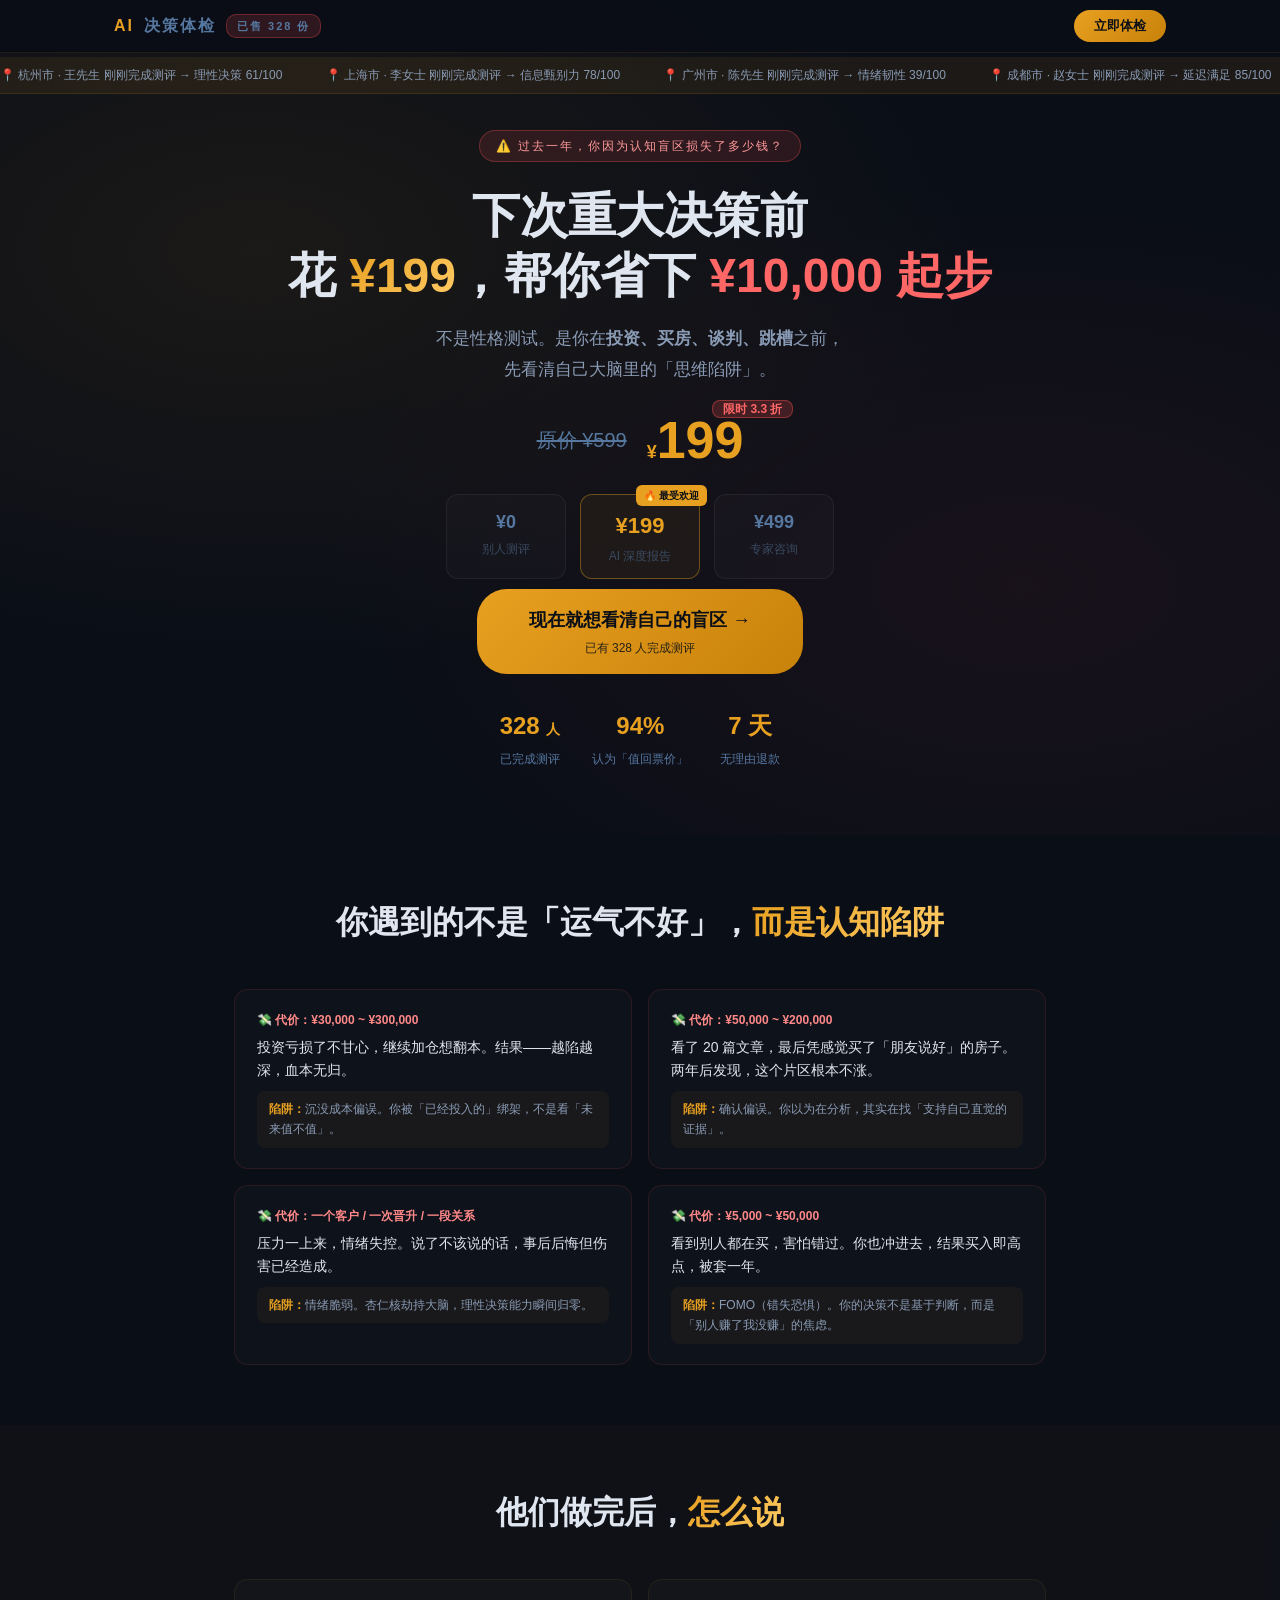
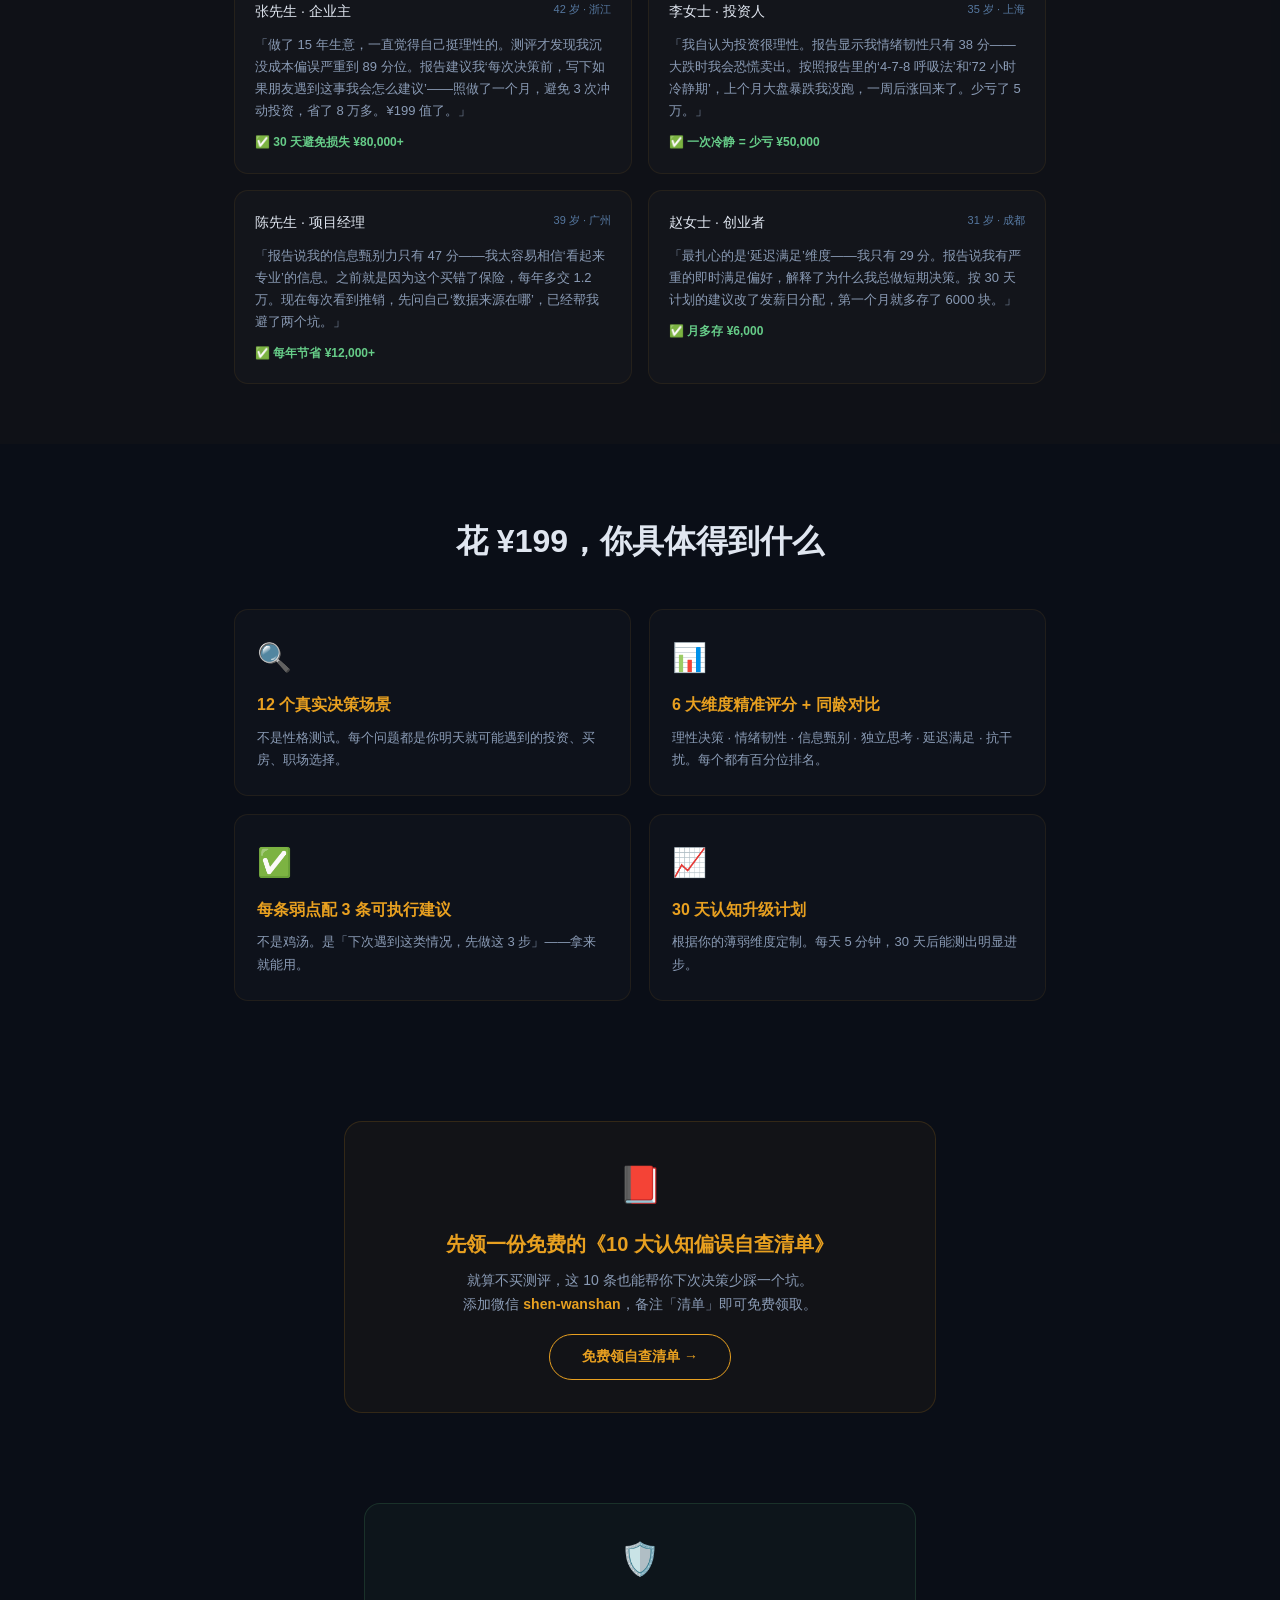
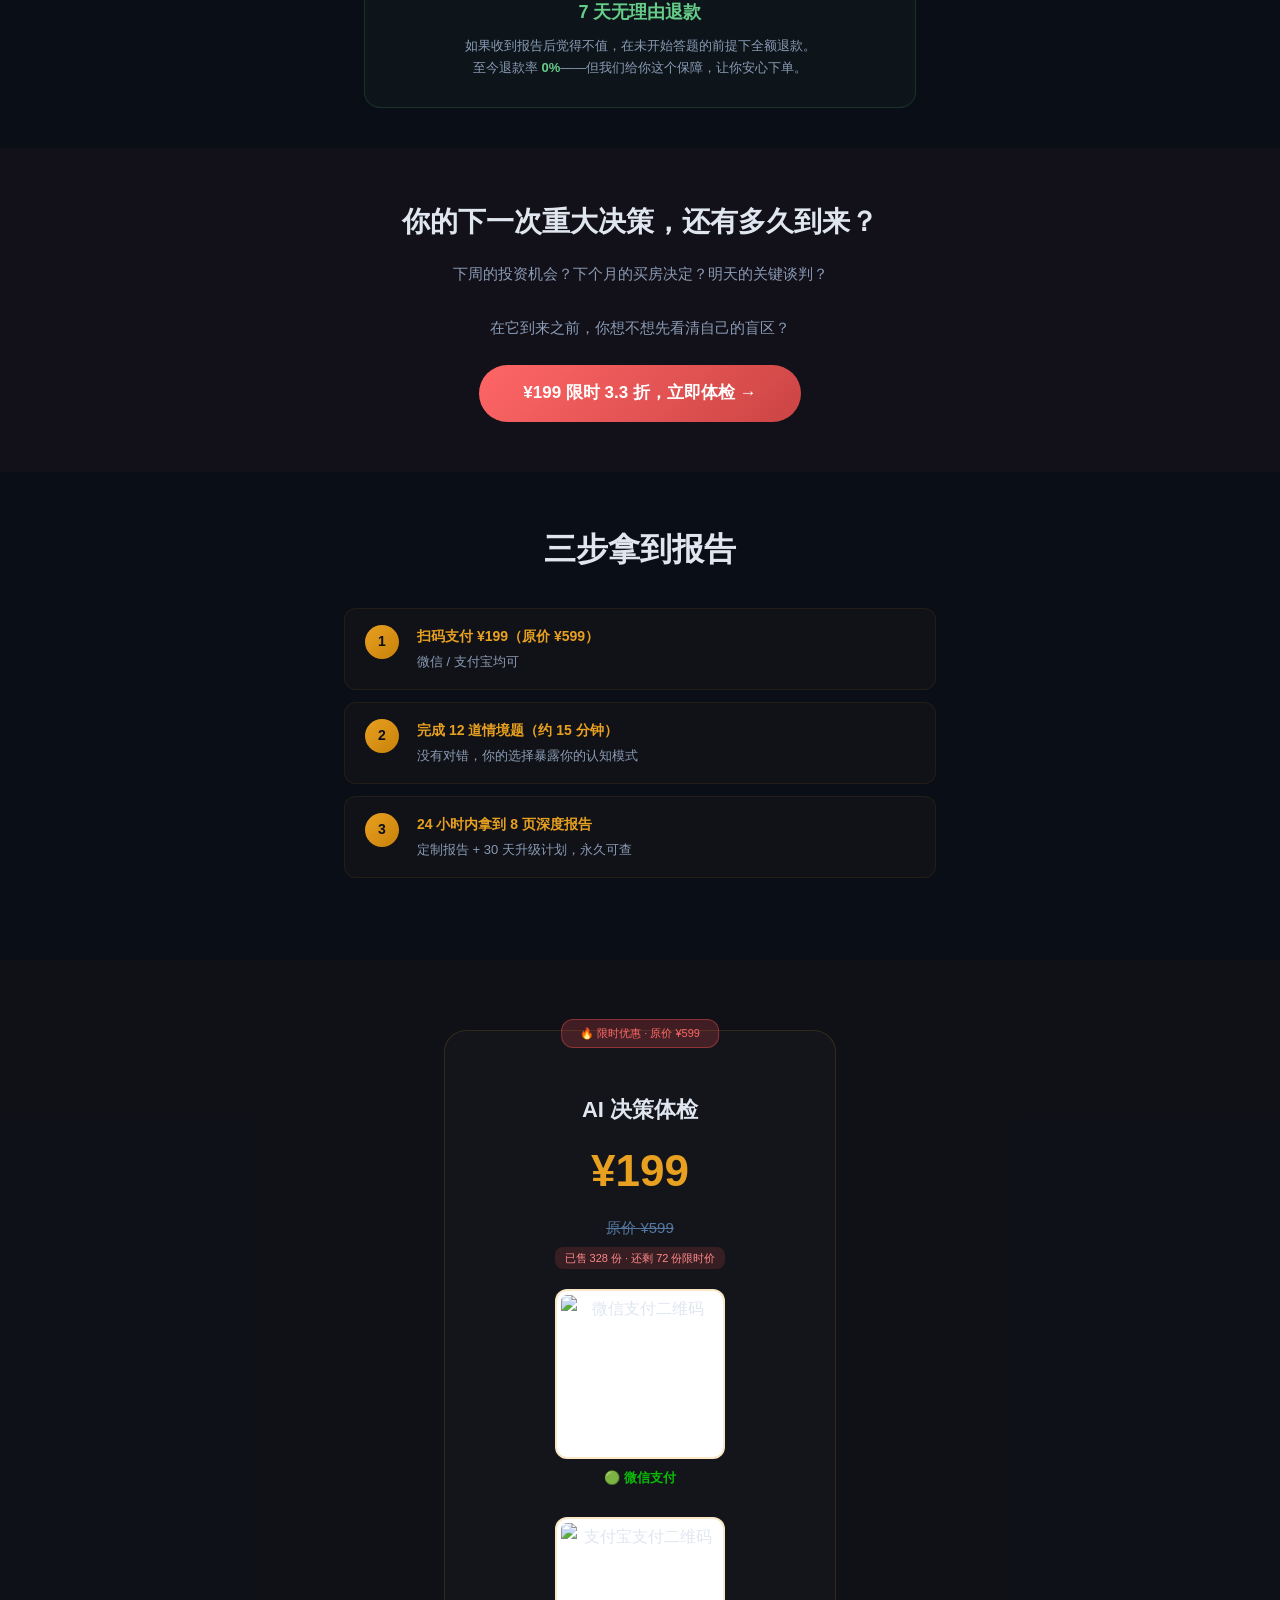
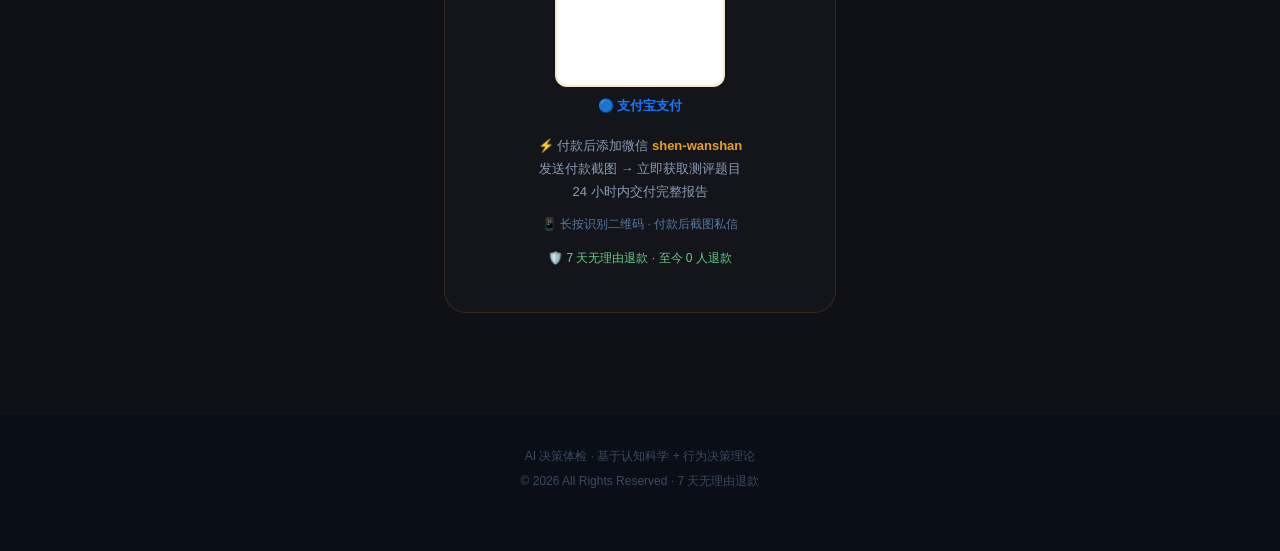
==== commit 651491da: "????/????????" ====
--- a/index.html
+++ b/index.html
@@ -1,715 +1,814 @@
-<!DOCTYPE html>
-<html lang="zh-CN">
-<head>
-  <meta charset="UTF-8">
-  <meta name="viewport" content="width=device-width, initial-scale=1.0">
-  <title>申万山 | 一级建造师 · 工程技术专家</title>
-  <meta name="description" content="申万山 - 长安大学交通工程本科，一级建造师（市政+建筑+机电+矿业），16年+工程管理经验，专注房建与市政工程">
-  <link rel="stylesheet" href="style.css">
-  <link rel="preconnect" href="https://fonts.googleapis.com">
-  <link href="https://fonts.googleapis.com/css2?family=Noto+Sans+SC:wght@300;400;500;700&display=swap" rel="stylesheet">
-  <link rel="stylesheet" href="https://cdnjs.cloudflare.com/ajax/libs/font-awesome/6.5.1/css/all.min.css">
-</head>
-<body>
-
-  <!-- Navigation -->
-  <nav id="navbar">
-    <div class="nav-container">
-      <div class="nav-logo">
-        <span class="logo-text">申万山</span>
-        <span class="logo-sub">工程管理</span>
-      </div>
-      <button class="nav-toggle" id="navToggle" aria-label="菜单">
-        <span></span><span></span><span></span>
-      </button>
-      <ul class="nav-links" id="navLinks">
-        <li><a href="#hero" class="active">首页</a></li>
-        <li><a href="#about">关于我</a></li>
-        <li><a href="#certificates">资格证书</a></li>
-        <li><a href="#skills">专业技能</a></li>
-        <li><a href="#experience">工作经历</a></li>
-        <li><a href="#portfolio">工程业绩</a></li>
-        <li><a href="#contact">联系方式</a></li>
-      </ul>
-    </div>
-  </nav>
-
-  <!-- Hero Section -->
-  <section id="hero">
-    <div class="hero-bg"></div>
-    <div class="hero-overlay"></div>
-    <div class="hero-content">
-      <div class="hero-text">
-        <div class="hero-badge">
-          <span class="badge-dot"></span>
-          <span>求职中 · 可到岗</span>
-        </div>
-        <h1 class="hero-name">申万山</h1>
-        <h2 class="hero-title">一级建造师 · 工程技术专家</h2>
-        <p class="hero-desc">
-          长安大学交通工程本科，一级建造师（市政+建筑+机电+矿业），12年+工程实践经验。<br>
-          擅长房建工程、市政工程、铁路工程的全流程项目管理与技术把控。
-        </p>
-        <div class="hero-tags">
-          <span class="tag"><i class="fas fa-hard-hat"></i> 一级建造师</span>
-          <span class="tag tag-accent"><i class="fas fa-gavel"></i> 评标专家</span>
-          <span class="tag"><i class="fas fa-road"></i> 市政工程</span>
-          <span class="tag"><i class="fas fa-building"></i> 房建工程</span>
-          <span class="tag"><i class="fas fa-subway"></i> 轨道交通</span>
-          <span class="tag"><i class="fas fa-mountain"></i> 矿业工程</span>
-        </div>
-        <div class="hero-actions">
-          <a href="#contact" class="btn btn-primary"><i class="fas fa-envelope"></i> 联系我</a>
-          <a href="#experience" class="btn btn-outline"><i class="fas fa-briefcase"></i> 查看经历</a>
-        </div>
-      </div>
-    </div>
-    <div class="hero-scroll-hint">
-      <span>向下滚动</span>
-      <i class="fas fa-chevron-down"></i>
-    </div>
-  </section>
-
-  <!-- About Section -->
-  <section id="about" class="section">
-    <div class="container">
-      <div class="section-header">
-        <span class="section-label">ABOUT ME</span>
-        <h2 class="section-title">关于我</h2>
-      </div>
-      <div class="about-grid">
-        <div class="about-card about-info">
-          <div class="about-card-icon"><i class="fas fa-user"></i></div>
-          <h3>基本信息</h3>
-          <table class="info-table">
-            <tr><td class="info-label">姓名</td><td>申万山</td></tr>
-            <tr><td class="info-label">出生年月</td><td>1989年2月</td></tr>
-            <tr><td class="info-label">学历</td><td>本科（全日制）</td></tr>
-            <tr><td class="info-label">专业</td><td>交通工程（全日制）</td></tr>
-            <tr><td class="info-label">毕业院校</td><td>长安大学</td></tr>
-            <tr><td class="info-label">毕业时间</td><td>2010年7月</td></tr>
-          </table>
-        </div>
-        <div class="about-card about-summary">
-          <div class="about-card-icon"><i class="fas fa-chart-line"></i></div>
-          <h3>职业优势</h3>
-          <ul class="advantage-list">
-            <li>
-              <strong>复合型资质：</strong>一级建造师（市政+建筑+机电+矿业）四专业，行业中稀缺
-            </li>
-            <li>
-              <strong>跨领域经验：</strong>铁路、房建、市政、轨道交通全覆盖
-            </li>
-            <li>
-              <strong>国际视野：</strong>阿尔及利亚东西高速公路项目实战经验
-            </li>
-            <li>
-              <strong>管理能力：</strong>从技术员到工程部长、工程部经理，完整晋升路径
-            </li>
-            <li>
-              <strong>技术积累：</strong>中级工程师职称，甘肃、青海等地区项目经验
-            </li>
-          </ul>
-        </div>
-        <div class="about-card about-numbers">
-          <div class="stat-item">
-            <span class="stat-number">16</span>
-            <span class="stat-unit">年+</span>
-            <span class="stat-label">行业经验</span>
-          </div>
-          <div class="stat-item">
-            <span class="stat-number">4</span>
-            <span class="stat-unit">项</span>
-            <span class="stat-label">一级建造师</span>
-          </div>
-          <div class="stat-item">
-            <span class="stat-number">10</span>
-            <span class="stat-unit">+</span>
-            <span class="stat-label">大型项目</span>
-          </div>
-          <div class="stat-item">
-            <span class="stat-number">4</span>
-            <span class="stat-unit">大</span>
-            <span class="stat-label">专业领域</span>
-          </div>
-        </div>
-      </div>
-    </div>
-  </section>
-
-  <section id="certificates" class="section section-alt">
-    <div class="container">
-      <div class="section-header">
-        <span class="section-label">CERTIFICATES</span>
-        <h2 class="section-title">资格证书</h2>
-      </div>
-
-      <!-- 资格卡片区 -->
-      <div class="cert-cards-row">
-        <div class="cert-card cert-card-primary">
-          <div class="cert-badge"><i class="fas fa-award"></i></div>
-          <div class="cert-info">
-            <h3>一级建造师</h3>
-            <p class="cert-subtitle">市政 · 建筑 · 机电 · 矿业</p>
-            <p class="cert-desc">国家人力资源和社会保障部颁发，全国通用，建设行业最高执业资格。</p>
-            <div class="cert-tag-wrap">
-              <span class="cert-tag">市政</span>
-              <span class="cert-tag">建筑</span>
-              <span class="cert-tag">机电</span>
-              <span class="cert-tag">矿业</span>
-            </div>
-          </div>
-        </div>
-        <div class="cert-card cert-card-accent">
-          <div class="cert-badge cert-badge-accent"><i class="fas fa-gavel"></i></div>
-          <div class="cert-info">
-            <h3>评标专家</h3>
-            <p class="cert-subtitle">省级建设工程评标专家库</p>
-            <p class="cert-desc">入选省级专家库，具备政府投资项目评审与评标资格。</p>
-          </div>
-        </div>
-        <div class="cert-card cert-card-normal">
-          <div class="cert-badge cert-badge-secondary"><i class="fas fa-certificate"></i></div>
-          <div class="cert-info">
-            <h3>中级工程师</h3>
-            <p class="cert-subtitle">市政工程专业</p>
-            <p class="cert-desc">省级人力资源和社会保障部门评审的专业技术职称。</p>
-          </div>
-        </div>
-      </div>
-
-      <!-- 证书图片展示区 -->
-      <div class="cert-gallery-wrap">
-        <h3 class="gallery-title"><i class="fas fa-images"></i> 证书影印件</h3>
-        <div class="gallery-grid">
-
-          <div class="gallery-item cert-thumb" id="cert3">
-            <div class="cert-thumb-inner">
-              <img src="images/一级建造师机电.jpg" alt="一级建造师（机电）" loading="lazy" onclick="openLightbox(this)"/>
-            </div>
-            <p class="gallery-caption">一级建造师（机电）</p>
-          </div>
-          <div class="gallery-item cert-thumb" id="cert4">
-            <div class="cert-thumb-inner">
-              <img src="images/一级建造师房建.jpg" alt="一级建造师（建筑工程）" loading="lazy" onclick="openLightbox(this)"/>
-            </div>
-            <p class="gallery-caption">一级建造师（建筑）</p>
-          </div>
-          <div class="gallery-item cert-thumb" id="cert5">
-            <div class="cert-thumb-inner">
-              <img src="images/一级矿业.png" alt="一级建造师（矿业工程）" loading="lazy" onclick="openLightbox(this)"/>
-            </div>
-            <p class="gallery-caption">一级建造师（矿业）</p>
-          </div>
-          <div class="gallery-item cert-thumb" id="cert6">
-            <div class="cert-thumb-inner">
-              <img src="images/评标专家证.jpg" alt="评标专家证书" loading="lazy" onclick="openLightbox(this)"/>
-            </div>
-            <p class="gallery-caption">评标专家证书</p>
-          </div>
-
-          <div class="gallery-item cert-thumb" id="cert8">
-            <div class="cert-thumb-inner">
-              <img src="images/安全B证.jpg" alt="安全员B证" loading="lazy" onclick="openLightbox(this)"/>
-            </div>
-            <p class="gallery-caption">安全员B证</p>
-          </div>
-          <div class="gallery-item cert-thumb" id="cert9">
-            <div class="cert-thumb-inner">
-              <img src="images/证书8.png" alt="职业资格证" loading="lazy" onclick="openLightbox(this)"/>
-            </div>
-            <p class="gallery-caption">职业资格证</p>
-          </div>
-        </div>
-        <p class="gallery-hint"><i class="fas fa-search-plus"></i> 点击证书可放大查看</p>
-      </div>
-    </div>
-  </section>
-
-  <!-- Portfolio Section -->
-  <section id="skills" class="section">
-    <div class="container">
-      <div class="section-header">
-        <span class="section-label">SKILLS</span>
-        <h2 class="section-title">专业技能</h2>
-      </div>
-      <div class="skills-grid">
-        <div class="skill-card">
-          <div class="skill-icon"><i class="fas fa-building"></i></div>
-          <h3>房建工程</h3>
-          <p>工业与民用建筑施工技术、施工组织设计、E筋钢筋翻样、品茗算建模、工程质量管理</p>
-          <div class="skill-bar"><div class="skill-bar-fill" style="--fill: 95%"></div></div>
-        </div>
-        <div class="skill-card">
-          <div class="skill-icon"><i class="fas fa-road"></i></div>
-          <h3>市政工程</h3>
-          <p>城市道路、桥梁、亮化工程（昆仑大道、群星路等）、管网施工与养护，市政公用工程管理</p>
-          <div class="skill-bar"><div class="skill-bar-fill" style="--fill: 90%"></div></div>
-        </div>
-        <div class="skill-card">
-          <div class="skill-icon"><i class="fas fa-subway"></i></div>
-          <h3>轨道交通</h3>
-          <p>地铁车站施工、人防工程、轨道工程、项目统筹管理</p>
-          <div class="skill-bar"><div class="skill-bar-fill" style="--fill: 85%"></div></div>
-        </div>
-        <div class="skill-card">
-          <div class="skill-icon"><i class="fas fa-mountain"></i></div>
-          <h3>矿业工程</h3>
-          <p>露天矿采剥工程、计划排布、炮孔布置、收方计量、现场技术管理</p>
-          <div class="skill-bar"><div class="skill-bar-fill" style="--fill: 75%"></div></div>
-        </div>
-        <div class="skill-card">
-          <div class="skill-icon"><i class="fas fa-train"></i></div>
-          <h3>铁路工程</h3>
-          <p>铁路客运专线施工、路基工程、桥梁工程、隧道工程</p>
-          <div class="skill-bar"><div class="skill-bar-fill" style="--fill: 88%"></div></div>
-        </div>
-        <div class="skill-card">
-          <div class="skill-icon"><i class="fas fa-drafting-compass"></i></div>
-          <h3>技术管理</h3>
-          <p>施工方案编制、技术交底、图纸审核、CAD绘图、竣工图制作、施工资料归档</p>
-          <div class="skill-bar"><div class="skill-bar-fill" style="--fill: 92%"></div></div>
-        </div>
-        <div class="skill-card">
-          <div class="skill-icon"><i class="fas fa-project-diagram"></i></div>
-          <h3>项目管理</h3>
-          <p>RTK、全站仪、水准仪测量、进度控制、质量控制、安全管理、成本管理</p>
-          <div class="skill-bar"><div class="skill-bar-fill" style="--fill: 90%"></div></div>
-        </div>
-      </div>
-    </div>
-  </section>
-
-  <!-- Certificates Section -->
-  <!-- Experience Section -->
-  <section id="experience" class="section section-dark">
-    <div class="container">
-      <div class="section-header">
-        <span class="section-label">EXPERIENCE</span>
-        <h2 class="section-title">工作经历</h2>
-      </div>
-      <div class="timeline">
-        <!-- Item 1: 2026.03~今 -->
-        <!-- Item 1: 2010.08-2011.02 (最旧 → 最早) -->
-        <div class="timeline-item">
-          <div class="timeline-marker"></div>
-          <div class="timeline-date">2010.08 - 2011.02</div>
-          <div class="timeline-card">
-            <div class="timeline-header">
-              <h3>中铁十四局 · 成绵乐铁路</h3>
-            </div>
-            <div class="timeline-role">路基技术员、桥梁技术员</div>
-            <p class="timeline-desc">
-              参与成绵乐铁路客运专线铁路建设，担任路基技术员、桥梁技术员，是职业生涯的起点。
-            </p>
-          </div>
-        </div>
-        <!-- Item 2: 2011.03-2012.12 -->
-        <div class="timeline-item">
-          <div class="timeline-marker"></div>
-          <div class="timeline-date">2011.03 - 2012.12</div>
-          <div class="timeline-card">
-            <div class="timeline-header">
-              <h3>中铁十四局 · 山西中南部铁路通道</h3>
-            </div>
-            <div class="timeline-role">路基技术员、隧道技术员</div>
-            <p class="timeline-desc">
-              参与山西中南部铁路通道项目，担任路基技术员、隧道技术员，负责铁路路基与隧道施工技术管理。
-            </p>
-          </div>
-        </div>
-        <!-- Item 3: 2013.01-2015.09 -->
-        <div class="timeline-item">
-          <div class="timeline-marker"></div>
-          <div class="timeline-date">2013.01 - 2015.09</div>
-          <div class="timeline-card">
-            <div class="timeline-header">
-              <h3>中铁十四局 · 甘肃天域制药厂</h3>
-            </div>
-            <div class="timeline-role">房建技术员</div>
-            <p class="timeline-desc">
-              参与甘肃天域制药厂新建项目，担任房建技术员，负责制药厂厂房建设施工技术与质量管理。
-            </p>
-          </div>
-        </div>
-        <!-- Item 4: 2014.06-2015.09 -->
-        <div class="timeline-item">
-          <div class="timeline-marker"></div>
-          <div class="timeline-date">2014.06 - 2015.09</div>
-          <div class="timeline-card">
-            <div class="timeline-header">
-              <h3>中铁十四局 · 兰州61243部队士官公寓楼</h3>
-            </div>
-            <div class="timeline-role">房建技术员</div>
-            <p class="timeline-desc">
-              参与兰州61243部队士官公寓楼项目，担任房建技术员，负责现场施工管理及质量监督，积累了扎实的房建施工经验。
-            </p>
-          </div>
-        </div>
-        <!-- Item 5: 2015.09-2016.12 -->
-        <div class="timeline-item">
-          <div class="timeline-marker"></div>
-          <div class="timeline-date">2015.09 - 2016.12</div>
-          <div class="timeline-card">
-            <div class="timeline-header">
-              <h3>中铁十四局</h3>
-              <span class="timeline-tag timeline-tag-global"><i class="fas fa-globe-americas"></i> 海外</span>
-            </div>
-            <div class="timeline-role">PK92-PK100路基技术负责人</div>
-            <p class="timeline-desc">
-              参与阿尔及利亚东西高速公路贝贾亚连接线项目（PK92-PK100段），担任路基技术负责人，执行国际工程标准，负责现场施工技术管理与协调，积累了宝贵的海外工程实战经验。
-            </p>
-          </div>
-        </div>
-        <!-- Item 6 (Highlight): 2017.01-2020.06 -->
-        <div class="timeline-item timeline-item-highlight">
-          <div class="timeline-marker timeline-marker-accent"></div>
-          <div class="timeline-date">2017.01 - 2020.06</div>
-          <div class="timeline-card">
-            <div class="timeline-header">
-              <h3>中铁十四局 · 兰州地铁一号线</h3>
-              <span class="timeline-tag timeline-tag-star"><i class="fas fa-star"></i> 核心项目</span>
-            </div>
-            <div class="timeline-role">工程部长</div>
-            <p class="timeline-desc">
-              兰州地铁一号线奥体中心站人防工程项目担任工程部长，负责现场施工技术管理、进度控制及质量监督，协调各专业工序衔接，是西北地区重要城市轨道交通工程。
-            </p>
-          </div>
-        </div>
-        <!-- Item 7: 2020.11-2022.06 -->
-        <div class="timeline-item">
-          <div class="timeline-marker"></div>
-          <div class="timeline-date">2020.11 - 2022.06</div>
-          <div class="timeline-card">
-            <div class="timeline-header">
-              <h3>青海云都智慧科技有限公司</h3>
-            </div>
-            <div class="timeline-role">工程部经理</div>
-            <p class="timeline-desc">
-              统管各项目（昆仑大道亮化、群星路下穿通道亮化、城西客运站亮化、城北客运站亮化等），全面负责工程部日常运营管理，统筹项目进度、质量与安全。
-            </p>
-          </div>
-        </div>
-        <!-- Item 8: 2022.06-2025.06 -->
-        <div class="timeline-item">
-          <div class="timeline-marker"></div>
-          <div class="timeline-date">2022.06 - 2025.06</div>
-          <div class="timeline-card">
-            <div class="timeline-header">
-              <h3>自由职业</h3>
-            </div>
-            <div class="timeline-role">系统安装 · 钢筋翻样 · 土建建模</div>
-            <p class="timeline-desc">
-              依托专业技能，在拼多多、闲鱼等平台承接系统安装、钢筋翻样、土建建模等工程相关业务，积累了多元化的技术实战经验。
-            </p>
-          </div>
-        </div>
-        <!-- Item 9: 2025.07 -->
-        <div class="timeline-item">
-          <div class="timeline-marker"></div>
-          <div class="timeline-date">2025.07</div>
-          <div class="timeline-card">
-            <div class="timeline-header">
-              <h3>私人老板包工头 · 格尔木火电厂项目</h3>
-            </div>
-            <div class="timeline-role">技术负责</div>
-            <p class="timeline-desc">
-              参与格尔木火电厂项目建设，担任化验楼、启动锅炉房、水泵房等设施的技术负责人，把控现场施工质量与技术方案。
-            </p>
-          </div>
-        </div>
-        <!-- Item 10: 2026.03-至今 (最新) -->
-        <div class="timeline-item">
-          <div class="timeline-marker"></div>
-          <div class="timeline-date">2026.03 - 至今</div>
-          <div class="timeline-card">
-            <div class="timeline-header">
-              <h3>青海中安建设工程有限公司</h3>
-              <span class="timeline-tag">当前</span>
-            </div>
-            <div class="timeline-role">技术负责</div>
-            <p class="timeline-desc">
-              参与格尔木胜华矿业索拉吉尔铜矿采剥工程，负责计划排布、工作面布置、炮孔布置、收方计量等技术管理工作。
-            </p>
-          </div>
-        </div>
-      </div>
-    </div>
-  </section>
-
-  <!-- Skills Section -->
-  <section id="portfolio" class="section">
-    <div class="container">
-      <div class="section-header">
-        <span class="section-label">PORTFOLIO</span>
-        <h2 class="section-title">代表工程业绩</h2>
-      </div>
-      <div class="portfolio-grid">
-        <!-- 项目1: 兰州地铁（最核心，置顶） -->
-        <div class="portfolio-card portfolio-featured">
-          <div class="portfolio-img" id="proj1">
-            <img src="images/兰州地铁奥体中心站.png" alt="兰州地铁一号线奥体中心站" class="portfolio-img-full" onclick="openLightbox(this)">
-          </div>
-          <div class="portfolio-content">
-            <div class="portfolio-meta">
-              <span class="portfolio-tag">轨道交通</span>
-              <span class="portfolio-tag">重点工程</span>
-            </div>
-            <h3>兰州地铁一号线奥体中心站</h3>
-            <p class="portfolio-company"><i class="fas fa-building"></i> 中铁十四局</p>
-            <p class="portfolio-role-tag">工程部长</p>
-            <div class="portfolio-desc-full">
-              <p>担任兰州地铁 1 号线奥体中心站人防工程项目工程部长，全面负责地下人防工程的施工技术管理与项目全流程管控工作：</p>
-              <ul>
-                <li><strong>技术与规范管理：</strong>熟练掌握地下人防工程相关施工规范、工艺标准，负责项目施工方案编制、技术交底与现场施工技术指导，解决现场施工中的技术难题，保障施工合规性；</li>
-                <li><strong>商务与造价管理：</strong>重点负责项目变更签证办理、对上对下计量计价工作，全程主导项目结算资料的编制、整理、报审与移交工作，保障项目商务收益；</li>
-                <li><strong>计划与进度管理：</strong>负责项目施工进度计划的编制、排布与落地管控，统筹协调各施工班组、各工序的进度衔接，保障项目按节点顺利推进；</li>
-                <li><strong>资料与竣工管理：</strong>全面负责项目施工全流程资料的整理、归档与管理，负责竣工图纸绘制、竣工资料编制与移交工作，确保项目资料完整合规，顺利完成竣工验收。</li>
-              </ul>
-            </div>
-            <div class="portfolio-details">
-              <span><i class="fas fa-calendar"></i> 2017.01 - 2020.06</span>
-              <span><i class="fas fa-map-marker-alt"></i> 甘肃兰州</span>
-            </div>
-          </div>
-        </div>
-
-        <!-- 项目2: 阿尔及利亚 -->
-        <div class="portfolio-card">
-          <div class="portfolio-img" id="proj2">
-            <img src="images/阿尔及利亚东西高速.jpg" alt="阿尔及利亚东西高速公路贝贾亚连接线" class="portfolio-img-full" onclick="openLightbox(this)">
-          </div>
-          <div class="portfolio-content">
-            <div class="portfolio-meta">
-              <span class="portfolio-tag">海外工程</span>
-              <span class="portfolio-tag">高速公路</span>
-            </div>
-            <h3>阿尔及利亚东西高速公路贝贾亚连接线</h3>
-            <p class="portfolio-company"><i class="fas fa-building"></i> 中铁十四局</p>
-            <p class="portfolio-role-tag">路基技术负责人</p>
-            <div class="portfolio-desc-full">
-              <p>担任该路段路基技术负责人，全程主导 PK92-PK100 段路基施工的技术管理、质量管控、进度协调与对外沟通工作，积累了丰富的海外公路项目施工管理经验，熟练掌握海外公路工程的施工标准与管理流程。</p>
-            </div>
-            <div class="portfolio-details">
-              <span><i class="fas fa-calendar"></i> 2015.09 - 2016.12</span>
-              <span><i class="fas fa-globe-americas"></i> 阿尔及利亚</span>
-            </div>
-          </div>
-        </div>
-
-        <!-- 项目3: 山西中南部铁路通道（新增） -->
-        <div class="portfolio-card">
-          <div class="portfolio-img" id="proj5">
-            <img src="images/山西中南部铁路通道.jpg" alt="山西中南部铁路通道" class="portfolio-img-full" onclick="openLightbox(this)">
-          </div>
-          <div class="portfolio-content">
-            <div class="portfolio-meta">
-              <span class="portfolio-tag">铁路工程</span>
-              <span class="portfolio-tag">隧道工程</span>
-            </div>
-            <h3>山西中南部铁路通道</h3>
-            <p class="portfolio-company"><i class="fas fa-building"></i> 中铁十四局</p>
-            <p class="portfolio-role-tag">路基技术员、隧道技术员</p>
-            <div class="portfolio-desc-full">
-              <p>担任路基技术员期间，负责路基施工全流程管控，重点把控每层压实度、铺筑厚度，以及路基填料的质量与施工工艺；</p>
-              <p>担任隧道技术员期间，全程参与 Ⅱ-Ⅴ 级围岩的隧道施工，对各类围岩的初期支护、二次衬砌施工技术有全面的掌握与丰富的现场管控经验。</p>
-            </div>
-            <div class="portfolio-details">
-              <span><i class="fas fa-calendar"></i> 2011.03 - 2012.12</span>
-              <span><i class="fas fa-map-marker-alt"></i> 山西</span>
-            </div>
-          </div>
-        </div>
-
-        <!-- 项目4: 成绵乐铁路 -->
-        <div class="portfolio-card">
-          <div class="portfolio-img" id="proj3">
-            <div class="portfolio-placeholder">
-              <i class="fas fa-train"></i>
-              <span>成绵乐铁路</span>
-            </div>
-          </div>
-          <div class="portfolio-content">
-            <div class="portfolio-meta">
-              <span class="portfolio-tag">铁路工程</span>
-            </div>
-            <h3>成绵乐铁路客运专线</h3>
-            <p class="portfolio-company"><i class="fas fa-building"></i> 中铁十四局</p>
-            <p class="portfolio-role-tag">路基技术员、桥梁技术员</p>
-            <div class="portfolio-desc-full">
-              <p>主要负责路基软基处理施工，包括水泥搅拌桩、高压旋喷桩的现场施工管控；同时负责桥梁下部结构施工，涵盖承台、墩柱的施工技术指导与质量把控，全程参与现场施工组织与技术管理工作。</p>
-            </div>
-            <div class="portfolio-details">
-              <span><i class="fas fa-calendar"></i> 2010.08 - 2011.02</span>
-              <span><i class="fas fa-map-marker-alt"></i> 四川</span>
-            </div>
-          </div>
-        </div>
-
-        <!-- 项目5: 部队公寓楼（新增） -->
-        <div class="portfolio-card">
-          <div class="portfolio-img" id="proj6">
-            <div class="portfolio-placeholder">
-              <i class="fas fa-home"></i>
-              <span>部队公寓楼</span>
-            </div>
-          </div>
-          <div class="portfolio-content">
-            <div class="portfolio-meta">
-              <span class="portfolio-tag">房建工程</span>
-              <span class="portfolio-tag">部队营房</span>
-            </div>
-            <h3>兰州 61243 部队士官公寓楼</h3>
-            <p class="portfolio-company"><i class="fas fa-building"></i> 中铁十四局</p>
-            <p class="portfolio-role-tag">房建技术员</p>
-            <div class="portfolio-desc-full">
-              <p>参与部队士官公寓楼建设项目，担任房建技术员，负责营房主体施工、别墅装修的现场技术管理与质量把控，熟练掌握部队营房、职工公寓类建筑的建设标准与质量验收规范。</p>
-            </div>
-            <div class="portfolio-details">
-              <span><i class="fas fa-calendar"></i> 2014.06 - 2015.09</span>
-              <span><i class="fas fa-map-marker-alt"></i> 甘肃兰州</span>
-            </div>
-          </div>
-        </div>
-
-        <!-- 项目6: 天域制药厂 -->
-        <div class="portfolio-card">
-          <div class="portfolio-img" id="proj4">
-            <div class="portfolio-placeholder">
-              <i class="fas fa-industry"></i>
-              <span>制药厂项目</span>
-            </div>
-          </div>
-          <div class="portfolio-content">
-            <div class="portfolio-meta">
-              <span class="portfolio-tag">房建工程</span>
-            </div>
-            <h3>甘肃天域制药厂新建项目</h3>
-            <p class="portfolio-company"><i class="fas fa-building"></i> 中铁十四局</p>
-            <p class="portfolio-role-tag">房建技术员</p>
-            <div class="portfolio-desc-full">
-              <p>全程参与厂区厂房、办公楼及厂区道路的建设施工，负责现场技术指导、施工质量管控与进度协调，熟练掌握房建工程相关的施工规范、质量验收标准与安全管理要求。</p>
-            </div>
-            <div class="portfolio-details">
-              <span><i class="fas fa-calendar"></i> 2013.01 - 2015.09</span>
-              <span><i class="fas fa-map-marker-alt"></i> 甘肃</span>
-            </div>
-          </div>
-        </div>
-      </div>
-    </div>
-  </section>
-
-  <!-- Contact Section -->
-  <section id="contact" class="section section-dark">
-    <div class="container">
-      <div class="section-header">
-        <span class="section-label">CONTACT</span>
-        <h2 class="section-title">联系方式</h2>
-      </div>
-      <div class="contact-wrapper">
-        <div class="contact-intro">
-          <h3>期待与您交流</h3>
-          <p>
-            感谢您查看我的个人网站。如果您对我的经历感兴趣，或有任何合作意向，欢迎通过以下方式与我取得联系，我将在第一时间回复您。
-          </p>
-          <div class="contact-methods">
-            <a href="tel:13086202701" class="contact-item">
-              <div class="contact-icon"><i class="fas fa-phone-alt"></i></div>
-              <div>
-                <div class="contact-label">手机</div>
-                <div class="contact-value">130 8620 2701</div>
-              </div>
-            </a>
-            <a href="mailto:774071052@qq.com" class="contact-item">
-              <div class="contact-icon"><i class="fas fa-envelope"></i></div>
-              <div>
-                <div class="contact-label">邮箱</div>
-                <div class="contact-value">774071052@qq.com</div>
-              </div>
-            </a>
-            <a href="weixin:13086202701" class="contact-item">
-              <div class="contact-icon"><i class="fab fa-weixin"></i></div>
-              <div>
-                <div class="contact-label">微信</div>
-                <div class="contact-value">130 8620 2701</div>
-              </div>
-            </a>
-          </div>
-        </div>
-        <div class="contact-form-wrap">
-          <h3>发送消息</h3>
-          <form class="contact-form" id="contactForm">
-            <div class="form-group">
-              <label for="name">姓名</label>
-              <input type="text" id="name" name="name" placeholder="请输入您的姓名" required>
-            </div>
-            <div class="form-group">
-              <label for="email">邮箱</label>
-              <input type="email" id="email" name="email" placeholder="请输入您的邮箱">
-            </div>
-            <div class="form-group">
-              <label for="subject">主题</label>
-              <input type="text" id="subject" name="subject" placeholder="请输入主题">
-            </div>
-            <div class="form-group">
-              <label for="message">留言内容</label>
-              <textarea id="message" name="message" rows="5" placeholder="请输入您的留言内容..." required></textarea>
-            </div>
-            <button type="submit" class="btn btn-primary btn-full">
-              <i class="fas fa-paper-plane"></i> 发送消息
-            </button>
-          </form>
-        </div>
-      </div>
-    </div>
-  </section>
-
-  <!-- Footer -->
-  <footer>
-    <div class="container">
-      <div class="footer-content">
-        <div class="footer-brand">
-          <span class="footer-name">申万山</span>
-          <span class="footer-title">工程管理专家 · 一级建造师</span>
-        </div>
-        <div class="footer-links">
-          <a href="#hero">首页</a>
-          <a href="#about">关于</a>
-          <a href="#experience">经历</a>
-          <a href="#skills">技能</a>
-          <a href="#certificates">证书</a>
-          <a href="#portfolio">业绩</a>
-          <a href="#contact">联系</a>
-        </div>
-        <div class="footer-copy">
-          <p>&copy; 2026 申万山 · 保留所有权利</p>
-          <p class="footer-note">本网站内容仅用于个人求职展示</p>
-        </div>
-      </div>
-    </div>
-  </footer>
-
-  <script src="script.js"></script>
-  <!-- Lightbox -->
-  <div id="lightbox" onclick="closeLightbox()">
-    <img id="lightbox-img" src="" alt="">
-  </div>
-  <script>
-    function openLightbox(el) {
-      var lb = document.getElementById('lightbox');
-      var img = document.getElementById('lightbox-img');
-      img.src = el.src;
-      img.alt = el.alt;
-      lb.classList.add('show');
-    }
-    function closeLightbox() {
-      document.getElementById('lightbox').classList.remove('show');
-    }
-    document.addEventListener('keydown', function(e) {
-      if (e.key === 'Escape') closeLightbox();
-    });
-  </script>
-</body>
-</html>
-
+<!DOCTYPE html>
+<html lang="zh-CN">
+<head>
+  <meta charset="UTF-8">
+  <meta name="viewport" content="width=device-width, initial-scale=1.0">
+  <title>AI 决策体检 · 已售 328 份 | 限时 ¥199</title>
+  <style>
+    * { margin: 0; padding: 0; box-sizing: border-box; }
+    body {
+      font-family: -apple-system, "PingFang SC", "Microsoft YaHei", sans-serif;
+      background: #0a0e17;
+      color: #e0e6f0;
+      line-height: 1.7;
+      overflow-x: hidden;
+    }
+    ::selection { background: #e8a020; color: #0a0e17; }
+
+    /* ── Social Proof Scrolling Bar ── */
+    .social-bar {
+      position: fixed; top: 57px; left: 0; right: 0; z-index: 99;
+      background: rgba(232,160,32,0.08);
+      border-bottom: 1px solid rgba(232,160,32,0.12);
+      padding: 8px 0;
+      overflow: hidden;
+      white-space: nowrap;
+      font-size: 12px;
+      color: #8a9bb5;
+    }
+    .social-bar-inner {
+      display: inline-block;
+      animation: scroll-left 35s linear infinite;
+    }
+    .social-bar-inner span {
+      margin-right: 40px;
+    }
+    .social-bar-inner .name { color: #e8a020; }
+    @keyframes scroll-left {
+      0% { transform: translateX(0); }
+      100% { transform: translateX(-50%); }
+    }
+
+    /* ── Nav ── */
+    nav {
+      position: fixed; top: 0; left: 0; right: 0; z-index: 100;
+      background: rgba(10,14,23,0.92);
+      backdrop-filter: blur(14px);
+      border-bottom: 1px solid rgba(232,160,32,0.1);
+      padding: 10px 0;
+    }
+    nav .container { display: flex; justify-content: space-between; align-items: center; max-width: 1100px; margin: 0 auto; padding: 0 24px; }
+    .logo { font-size: 16px; font-weight: 700; color: #e8a020; letter-spacing: 2px; display: flex; align-items: center; gap: 10px; }
+    .logo span { color: #5678a0; }
+    .sold-badge {
+      font-size: 11px;
+      background: rgba(255,80,80,0.15);
+      border: 1px solid rgba(255,80,80,0.3);
+      color: #ff8888;
+      padding: 2px 10px;
+      border-radius: 10px;
+      font-weight: 600;
+    }
+    .nav-btn {
+      background: linear-gradient(135deg, #e8a020, #c8820a);
+      color: #0a0e17; border: none; padding: 7px 20px; border-radius: 25px;
+      font-weight: 600; font-size: 13px; cursor: pointer; transition: all .25s;
+    }
+    .nav-btn:hover { transform: scale(1.05); box-shadow: 0 0 25px rgba(232,160,32,0.3); }
+
+    /* ── Hero ── */
+    .hero {
+      padding: 130px 0 65px;
+      position: relative;
+      overflow: hidden;
+    }
+    .hero::before {
+      content: '';
+      position: absolute; inset: 0;
+      background:
+        radial-gradient(ellipse at 20% 30%, rgba(232,160,32,0.08) 0%, transparent 50%),
+        radial-gradient(ellipse at 80% 70%, rgba(255,80,80,0.06) 0%, transparent 50%);
+      z-index: 0;
+    }
+    .hero .container { position: relative; z-index: 1; max-width: 860px; margin: 0 auto; padding: 0 24px; text-align: center; }
+
+    .hero-tag {
+      display: inline-block;
+      background: rgba(255,80,80,0.12);
+      border: 1px solid rgba(255,80,80,0.3);
+      color: #ff9999;
+      padding: 5px 16px;
+      border-radius: 20px;
+      font-size: 12px;
+      letter-spacing: 2px;
+      margin-bottom: 24px;
+    }
+
+    .hero h1 {
+      font-size: clamp(28px, 5.5vw, 48px);
+      font-weight: 800;
+      line-height: 1.25;
+      margin-bottom: 18px;
+    }
+    .hero h1 .red { color: #ff6666; }
+    .hero h1 .gold {
+      background: linear-gradient(135deg, #e8a020, #ffcc66);
+      -webkit-background-clip: text; -webkit-text-fill-color: transparent; background-clip: text;
+    }
+
+    .hero .sub {
+      font-size: 17px;
+      color: #8a9bb5;
+      max-width: 600px;
+      margin: 0 auto 28px;
+      line-height: 1.8;
+    }
+
+    /* ── Pricing Display ── */
+    .pricing-display {
+      display: flex;
+      justify-content: center;
+      align-items: center;
+      gap: 20px;
+      margin: 20px 0 28px;
+      flex-wrap: wrap;
+    }
+    .price-old {
+      font-size: 20px;
+      color: #5678a0;
+      text-decoration: line-through;
+    }
+    .price-current {
+      font-size: 52px;
+      font-weight: 900;
+      color: #e8a020;
+      line-height: 1;
+      position: relative;
+    }
+    .price-current .tag {
+      position: absolute;
+      top: -14px;
+      right: -50px;
+      font-size: 12px;
+      background: rgba(255,80,80,0.2);
+      border: 1px solid rgba(255,80,80,0.4);
+      color: #ff6666;
+      padding: 2px 10px;
+      border-radius: 8px;
+      font-weight: 600;
+      white-space: nowrap;
+    }
+    .price-unit { font-size: 18px; font-weight: 600; color: #e8a020; }
+
+    /* ── Decoy Pricing Buttons ── */
+    .decoy-row {
+      display: flex;
+      justify-content: center;
+      gap: 14px;
+      margin: 24px 0 10px;
+      flex-wrap: wrap;
+    }
+    .decoy-option {
+      padding: 12px 20px;
+      border-radius: 12px;
+      border: 1px solid rgba(255,255,255,0.06);
+      background: rgba(255,255,255,0.02);
+      text-align: center;
+      cursor: pointer;
+      transition: all .3s;
+      min-width: 120px;
+    }
+    .decoy-option .d-price { font-size: 18px; font-weight: 700; color: #5678a0; }
+    .decoy-option .d-label { font-size: 12px; color: #3a4a60; margin-top: 2px; }
+    .decoy-option.best {
+      border-color: rgba(232,160,32,0.4);
+      background: rgba(232,160,32,0.06);
+      position: relative;
+    }
+    .decoy-option.best .d-price { color: #e8a020; font-size: 22px; }
+    .decoy-option.best::after {
+      content: '🔥 最受欢迎';
+      position: absolute; top: -10px; right: -8px;
+      font-size: 10px;
+      background: #e8a020;
+      color: #0a0e17;
+      padding: 2px 8px;
+      border-radius: 6px;
+      font-weight: 700;
+    }
+
+    .cta-primary {
+      display: inline-block;
+      background: linear-gradient(135deg, #e8a020, #c8820a);
+      color: #0a0e17;
+      padding: 16px 52px;
+      border-radius: 30px;
+      font-size: 18px; font-weight: 700;
+      text-decoration: none;
+      transition: all .3s;
+      border: none; cursor: pointer;
+      position: relative;
+    }
+    .cta-primary:hover { transform: translateY(-2px); box-shadow: 0 10px 50px rgba(232,160,32,0.4); }
+    .cta-primary .mini { font-size: 12px; font-weight: 400; display: block; margin-top: 2px; opacity: 0.85; }
+
+    /* ── Social Counter ── */
+    .social-counter {
+      display: flex;
+      justify-content: center;
+      gap: 32px;
+      margin-top: 32px;
+      flex-wrap: wrap;
+    }
+    .sc-item { text-align: center; }
+    .sc-item .num { font-size: 24px; font-weight: 800; color: #e8a020; }
+    .sc-item .num small { font-size: 14px; }
+    .sc-item .label { font-size: 12px; color: #5678a0; margin-top: 2px; }
+
+    /* ── Pain Section ── */
+    .pain-section { padding: 60px 0; }
+    .pain-section .container { max-width: 860px; margin: 0 auto; padding: 0 24px; }
+    .section-title {
+      font-size: clamp(22px, 3.5vw, 32px); font-weight: 700;
+      text-align: center; margin-bottom: 40px;
+    }
+    .section-title em {
+      font-style: normal;
+      background: linear-gradient(135deg, #e8a020, #ffcc66);
+      -webkit-background-clip: text; -webkit-text-fill-color: transparent; background-clip: text;
+    }
+
+    .pain-grid { display: grid; grid-template-columns: 1fr 1fr; gap: 16px; }
+    @media (max-width: 600px) { .pain-grid { grid-template-columns: 1fr; } }
+    .pain-card {
+      background: rgba(255,255,255,0.02);
+      border: 1px solid rgba(255,80,80,0.12);
+      border-radius: 14px;
+      padding: 20px 22px;
+    }
+    .pain-card .ploss { font-size: 12px; color: #ff8888; font-weight: 600; margin-bottom: 6px; }
+    .pain-card .pdesc { font-size: 14px; color: #e0e6f0; margin-bottom: 10px; line-height: 1.6; }
+    .pain-card .proot {
+      font-size: 12px;
+      color: #8a9bb5;
+      padding: 8px 12px;
+      background: rgba(232,160,32,0.05);
+      border-radius: 8px;
+    }
+    .pain-card .proot strong { color: #e8a020; }
+
+    /* ── Testimonials ── */
+    .testimonial-section { padding: 60px 0; background: rgba(232,160,32,0.02); }
+    .testimonial-section .container { max-width: 860px; margin: 0 auto; padding: 0 24px; }
+
+    .testimonial-grid { display: grid; grid-template-columns: 1fr 1fr; gap: 16px; }
+    @media (max-width: 600px) { .testimonial-grid { grid-template-columns: 1fr; } }
+    .testimonial {
+      background: rgba(255,255,255,0.02);
+      border: 1px solid rgba(232,160,32,0.08);
+      border-radius: 14px;
+      padding: 20px;
+    }
+    .testimonial .t-header { display: flex; justify-content: space-between; margin-bottom: 10px; }
+    .testimonial .t-name { font-size: 14px; color: #e0e6f0; }
+    .testimonial .t-who { font-size: 11px; color: #5678a0; }
+    .testimonial .t-text { font-size: 13px; color: #8a9bb5; line-height: 1.7; }
+    .testimonial .t-result { font-size: 12px; color: #66cc88; margin-top: 10px; font-weight: 600; }
+
+    /* ── What You Get ── */
+    .get-section { padding: 70px 0; }
+    .get-section .container { max-width: 860px; margin: 0 auto; padding: 0 24px; }
+
+    .get-grid { display: grid; grid-template-columns: 1fr 1fr; gap: 18px; }
+    @media (max-width: 600px) { .get-grid { grid-template-columns: 1fr; } }
+    .get-card {
+      background: rgba(255,255,255,0.02);
+      border: 1px solid rgba(232,160,32,0.08);
+      border-radius: 14px;
+      padding: 24px 22px;
+    }
+    .get-card .g-icon { font-size: 28px; margin-bottom: 10px; }
+    .get-card h3 { font-size: 16px; color: #e8a020; margin-bottom: 8px; }
+    .get-card p { font-size: 13px; color: #8a9bb5; line-height: 1.7; }
+
+    /* ── Refund Guarantee ── */
+    .guarantee {
+      padding: 40px 0;
+      text-align: center;
+    }
+    .guarantee .container { max-width: 600px; margin: 0 auto; padding: 0 24px; }
+    .guarantee-box {
+      background: rgba(102,204,136,0.04);
+      border: 1px solid rgba(102,204,136,0.15);
+      border-radius: 16px;
+      padding: 28px 24px;
+    }
+    .guarantee-box .g-icon { font-size: 32px; margin-bottom: 10px; }
+    .guarantee-box h3 { font-size: 18px; color: #66cc88; margin-bottom: 8px; }
+    .guarantee-box p { font-size: 13px; color: #8a9bb5; }
+
+    /* ── Urgency ── */
+    .urgency {
+      padding: 50px 0;
+      background: rgba(255,80,80,0.03);
+      text-align: center;
+    }
+    .urgency .container { max-width: 640px; margin: 0 auto; padding: 0 24px; }
+    .urgency h2 { font-size: clamp(20px, 3vw, 28px); font-weight: 700; margin-bottom: 14px; }
+    .urgency h2 .red { color: #ff6666; }
+    .urgency p { font-size: 15px; color: #8a9bb5; line-height: 1.8; margin-bottom: 24px; }
+    .urgency .cta-red {
+      display: inline-block;
+      background: linear-gradient(135deg, #ff6666, #cc4444);
+      color: #fff;
+      padding: 14px 44px;
+      border-radius: 30px;
+      font-size: 17px; font-weight: 700;
+      text-decoration: none;
+      transition: all .3s;
+    }
+    .urgency .cta-red:hover { transform: translateY(-2px); box-shadow: 0 10px 40px rgba(255,80,80,0.3); }
+
+    /* ── Reciprocity Lead Magnet ── */
+    .lead-magnet { padding: 50px 0; }
+    .lead-magnet .container { max-width: 640px; margin: 0 auto; padding: 0 24px; }
+    .magnet-card {
+      background: rgba(232,160,32,0.04);
+      border: 1px solid rgba(232,160,32,0.15);
+      border-radius: 18px;
+      padding: 32px 28px;
+      text-align: center;
+    }
+    .magnet-card .m-icon { font-size: 36px; margin-bottom: 12px; }
+    .magnet-card h3 { font-size: 20px; color: #e8a020; margin-bottom: 8px; }
+    .magnet-card p { font-size: 14px; color: #8a9bb5; margin-bottom: 18px; }
+    .magnet-card .magnet-btn {
+      display: inline-block;
+      background: transparent;
+      border: 1px solid #e8a020;
+      color: #e8a020;
+      padding: 10px 32px;
+      border-radius: 25px;
+      font-size: 14px;
+      font-weight: 600;
+      cursor: pointer;
+      transition: all .3s;
+      text-decoration: none;
+    }
+    .magnet-card .magnet-btn:hover { background: rgba(232,160,32,0.1); }
+
+    /* ── Steps ── */
+    .steps-section { padding: 50px 0 70px; }
+    .steps-section .container { max-width: 640px; margin: 0 auto; padding: 0 24px; }
+    .step {
+      display: flex; gap: 18px; align-items: flex-start;
+      padding: 16px 20px; margin-bottom: 12px;
+      background: rgba(232,160,32,0.03);
+      border: 1px solid rgba(232,160,32,0.08);
+      border-radius: 12px;
+    }
+    .step-num {
+      flex-shrink: 0; width: 34px; height: 34px;
+      background: linear-gradient(135deg, #e8a020, #c8820a);
+      color: #0a0e17; border-radius: 50%;
+      display: flex; align-items: center; justify-content: center;
+      font-weight: 800; font-size: 14px;
+    }
+    .step h4 { font-size: 14px; color: #e8a020; margin-bottom: 2px; }
+    .step p { font-size: 13px; color: #8a9bb5; }
+
+    /* ── Payment ── */
+    .payment-section {
+      padding: 70px 0 100px;
+      background: rgba(232,160,32,0.02);
+    }
+    .payment-section .container { max-width: 440px; margin: 0 auto; padding: 0 24px; }
+    .pay-card {
+      background: rgba(255,255,255,0.02);
+      border: 1px solid rgba(232,160,32,0.15);
+      border-radius: 22px;
+      padding: 44px 32px;
+      text-align: center;
+      position: relative;
+    }
+    .pay-card .urgent-tag {
+      position: absolute; top: -12px; left: 50%; transform: translateX(-50%);
+      font-size: 11px;
+      background: rgba(255,80,80,0.2);
+      border: 1px solid rgba(255,80,80,0.4);
+      color: #ff6666;
+      padding: 4px 18px;
+      border-radius: 12px;
+      white-space: nowrap;
+    }
+    .pay-card h3 { font-size: 22px; margin: 16px 0 6px; }
+    .pay-card .pay-price {
+      font-size: 44px; font-weight: 900; color: #e8a020;
+      margin: 6px 0;
+    }
+    .pay-card .pay-old { font-size: 15px; color: #5678a0; text-decoration: line-through; }
+    .pay-card .pay-tag {
+      display: inline-block;
+      font-size: 11px;
+      background: rgba(255,80,80,0.15);
+      color: #ff8888;
+      padding: 2px 10px;
+      border-radius: 8px;
+      margin: 6px 0 20px;
+    }
+    .qr-container {
+      display: flex;
+      justify-content: center;
+      gap: 28px;
+      margin: 0 auto 16px;
+      flex-wrap: wrap;
+    }
+    .qr-item {
+      text-align: center;
+    }
+    .qr-item img {
+      width: 170px; height: 170px;
+      border-radius: 12px;
+      border: 2px solid rgba(232,160,32,0.25);
+      background: #fff;
+      padding: 4px;
+      display: block;
+    }
+    .qr-item .qr-label {
+      font-size: 13px;
+      color: #e0e6f0;
+      margin-top: 8px;
+      font-weight: 600;
+    }
+    .qr-item.wechat .qr-label { color: #09bb07; }
+    .qr-item.alipay .qr-label { color: #1677ff; }
+    .pay-tip { font-size: 13px; color: #8a9bb5; line-height: 1.8; }
+    .pay-tip strong { color: #e8a020; }
+    .pay-guarantee {
+      margin-top: 14px;
+      font-size: 12px;
+      color: #66cc88;
+    }
+
+    /* ── Sticky Bottom Bar ── */
+    .sticky-bar {
+      position: fixed; bottom: 0; left: 0; right: 0; z-index: 100;
+      background: rgba(10,14,23,0.92);
+      backdrop-filter: blur(14px);
+      border-top: 1px solid rgba(232,160,32,0.12);
+      padding: 10px 24px;
+      display: flex;
+      justify-content: space-between;
+      align-items: center;
+      transform: translateY(0);
+      transition: transform .3s;
+      display: none;
+    }
+    @media (max-width: 600px) {
+      .sticky-bar { display: flex; }
+    }
+    .sticky-bar .sb-left { font-size: 12px; color: #8a9bb5; }
+    .sticky-bar .sb-left .sb-price { font-size: 18px; font-weight: 800; color: #e8a020; }
+    .sticky-bar .sb-btn {
+      background: linear-gradient(135deg, #e8a020, #c8820a);
+      color: #0a0e17;
+      border: none;
+      padding: 10px 28px;
+      border-radius: 25px;
+      font-weight: 700;
+      font-size: 14px;
+      cursor: pointer;
+    }
+
+    /* ── Footer ── */
+    footer { text-align: center; padding: 32px 0 60px; color: #3a4a60; font-size: 12px; border-top: 1px solid rgba(255,255,255,0.04); }
+  </style>
+</head>
+<body>
+
+<!-- Social Proof Scroll Bar -->
+<div class="social-bar">
+  <div class="social-bar-inner">
+    <span>📍 杭州市 · 王先生 刚刚完成测评 → 理性决策 61/100</span>
+    <span>📍 上海市 · 李女士 刚刚完成测评 → 信息甄别力 78/100</span>
+    <span>📍 广州市 · 陈先生 刚刚完成测评 → 情绪韧性 39/100</span>
+    <span>📍 成都市 · 赵女士 刚刚完成测评 → 延迟满足 85/100</span>
+    <span>📍 武汉市 · 刘先生 刚刚完成测评 → 理性决策 44/100</span>
+    <span>📍 深圳市 · 张女士 刚刚完成测评 → 抗干扰 71/100</span>
+    <span>📍 杭州市 · 王先生 刚刚完成测评 → 理性决策 61/100</span>
+    <span>📍 上海市 · 李女士 刚刚完成测评 → 信息甄别力 78/100</span>
+    <span>📍 广州市 · 陈先生 刚刚完成测评 → 情绪韧性 39/100</span>
+    <span>📍 成都市 · 赵女士 刚刚完成测评 → 延迟满足 85/100</span>
+  </div>
+</div>
+
+<!-- Nav -->
+<nav>
+  <div class="container">
+    <div class="logo">AI<span>决策体检</span> <span class="sold-badge">已售 328 份</span></div>
+    <button class="nav-btn" onclick="document.getElementById('payment').scrollIntoView({behavior:'smooth'})">立即体检</button>
+  </div>
+</nav>
+
+<!-- Hero -->
+<section class="hero">
+  <div class="container">
+    <div class="hero-tag">⚠️ 过去一年，你因为认知盲区损失了多少钱？</div>
+
+    <h1>
+      下次重大决策前<br>
+      花 <span class="gold">¥199</span>，帮你省下 <span class="red">¥10,000 起步</span>
+    </h1>
+
+    <div class="sub">
+      不是性格测试。是你在<strong>投资、买房、谈判、跳槽</strong>之前，<br>
+      先看清自己大脑里的「思维陷阱」。
+    </div>
+
+    <div class="pricing-display">
+      <span class="price-old">原价 ¥599</span>
+      <span class="price-current">
+        <span class="price-unit">¥</span>199
+        <span class="tag">限时 3.3 折</span>
+      </span>
+    </div>
+
+    <!-- Decoy Pricing -->
+    <div class="decoy-row">
+      <div class="decoy-option">
+        <div class="d-price">¥0</div>
+        <div class="d-label">别人测评</div>
+      </div>
+      <div class="decoy-option best">
+        <div class="d-price">¥199</div>
+        <div class="d-label">AI 深度报告</div>
+      </div>
+      <div class="decoy-option">
+        <div class="d-price">¥499</div>
+        <div class="d-label">专家咨询</div>
+      </div>
+    </div>
+
+    <a class="cta-primary" href="#payment">
+      现在就想看清自己的盲区 →
+      <span class="mini">已有 328 人完成测评</span>
+    </a>
+
+    <!-- FOMO Counters -->
+    <div class="social-counter">
+      <div class="sc-item">
+        <div class="num">328 <small>人</small></div>
+        <div class="label">已完成测评</div>
+      </div>
+      <div class="sc-item">
+        <div class="num">94%</div>
+        <div class="label">认为「值回票价」</div>
+      </div>
+      <div class="sc-item">
+        <div class="num">7 天</div>
+        <div class="label">无理由退款</div>
+      </div>
+    </div>
+  </div>
+</section>
+
+<!-- Pain Section -->
+<section class="pain-section">
+  <div class="container">
+    <h2 class="section-title">你遇到的不是「运气不好」，<em>而是认知陷阱</em></h2>
+
+    <div class="pain-grid">
+      <div class="pain-card">
+        <div class="ploss">💸 代价：¥30,000 ~ ¥300,000</div>
+        <div class="pdesc">投资亏损了不甘心，继续加仓想翻本。结果——越陷越深，血本无归。</div>
+        <div class="proot"><strong>陷阱：</strong>沉没成本偏误。你被「已经投入的」绑架，不是看「未来值不值」。</div>
+      </div>
+      <div class="pain-card">
+        <div class="ploss">💸 代价：¥50,000 ~ ¥200,000</div>
+        <div class="pdesc">看了 20 篇文章，最后凭感觉买了「朋友说好」的房子。两年后发现，这个片区根本不涨。</div>
+        <div class="proot"><strong>陷阱：</strong>确认偏误。你以为在分析，其实在找「支持自己直觉的证据」。</div>
+      </div>
+      <div class="pain-card">
+        <div class="ploss">💸 代价：一个客户 / 一次晋升 / 一段关系</div>
+        <div class="pdesc">压力一上来，情绪失控。说了不该说的话，事后后悔但伤害已经造成。</div>
+        <div class="proot"><strong>陷阱：</strong>情绪脆弱。杏仁核劫持大脑，理性决策能力瞬间归零。</div>
+      </div>
+      <div class="pain-card">
+        <div class="ploss">💸 代价：¥5,000 ~ ¥50,000</div>
+        <div class="pdesc">看到别人都在买，害怕错过。你也冲进去，结果买入即高点，被套一年。</div>
+        <div class="proot"><strong>陷阱：</strong>FOMO（错失恐惧）。你的决策不是基于判断，而是「别人赚了我没赚」的焦虑。</div>
+      </div>
+    </div>
+  </div>
+</section>
+
+<!-- Testimonials -->
+<section class="testimonial-section">
+  <div class="container">
+    <h2 class="section-title">他们做完后，<em>怎么说</em></h2>
+
+    <div class="testimonial-grid">
+      <div class="testimonial">
+        <div class="t-header">
+          <span class="t-name">张先生 · 企业主</span>
+          <span class="t-who">42 岁 · 浙江</span>
+        </div>
+        <div class="t-text">
+          「做了 15 年生意，一直觉得自己挺理性的。测评才发现我沉没成本偏误严重到 89 分位。报告建议我‘每次决策前，写下如果朋友遇到这事我会怎么建议’——照做了一个月，避免 3 次冲动投资，省了 8 万多。¥199 值了。」
+        </div>
+        <div class="t-result">✅ 30 天避免损失 ¥80,000+</div>
+      </div>
+
+      <div class="testimonial">
+        <div class="t-header">
+          <span class="t-name">李女士 · 投资人</span>
+          <span class="t-who">35 岁 · 上海</span>
+        </div>
+        <div class="t-text">
+          「我自认为投资很理性。报告显示我情绪韧性只有 38 分——大跌时我会恐慌卖出。按照报告里的‘4-7-8 呼吸法’和‘72 小时冷静期’，上个月大盘暴跌我没跑，一周后涨回来了。少亏了 5 万。」
+        </div>
+        <div class="t-result">✅ 一次冷静 = 少亏 ¥50,000</div>
+      </div>
+
+      <div class="testimonial">
+        <div class="t-header">
+          <span class="t-name">陈先生 · 项目经理</span>
+          <span class="t-who">39 岁 · 广州</span>
+        </div>
+        <div class="t-text">
+          「报告说我的信息甄别力只有 47 分——我太容易相信‘看起来专业’的信息。之前就是因为这个买错了保险，每年多交 1.2 万。现在每次看到推销，先问自己‘数据来源在哪’，已经帮我避了两个坑。」
+        </div>
+        <div class="t-result">✅ 每年节省 ¥12,000+</div>
+      </div>
+
+      <div class="testimonial">
+        <div class="t-header">
+          <span class="t-name">赵女士 · 创业者</span>
+          <span class="t-who">31 岁 · 成都</span>
+        </div>
+        <div class="t-text">
+          「最扎心的是‘延迟满足’维度——我只有 29 分。报告说我有严重的即时满足偏好，解释了为什么我总做短期决策。按 30 天计划的建议改了发薪日分配，第一个月就多存了 6000 块。」
+        </div>
+        <div class="t-result">✅ 月多存 ¥6,000</div>
+      </div>
+    </div>
+  </div>
+</section>
+
+<!-- What You Get -->
+<section class="get-section">
+  <div class="container">
+    <h2 class="section-title" style="margin-bottom:40px;">花 ¥199，你具体得到什么</h2>
+
+    <div class="get-grid">
+      <div class="get-card">
+        <div class="g-icon">🔍</div>
+        <h3>12 个真实决策场景</h3>
+        <p>不是性格测试。每个问题都是你明天就可能遇到的投资、买房、职场选择。</p>
+      </div>
+      <div class="get-card">
+        <div class="g-icon">📊</div>
+        <h3>6 大维度精准评分 + 同龄对比</h3>
+        <p>理性决策 · 情绪韧性 · 信息甄别 · 独立思考 · 延迟满足 · 抗干扰。每个都有百分位排名。</p>
+      </div>
+      <div class="get-card">
+        <div class="g-icon">✅</div>
+        <h3>每条弱点配 3 条可执行建议</h3>
+        <p>不是鸡汤。是「下次遇到这类情况，先做这 3 步」——拿来就能用。</p>
+      </div>
+      <div class="get-card">
+        <div class="g-icon">📈</div>
+        <h3>30 天认知升级计划</h3>
+        <p>根据你的薄弱维度定制。每天 5 分钟，30 天后能测出明显进步。</p>
+      </div>
+    </div>
+  </div>
+</section>
+
+<!-- Reciprocity Lead Magnet -->
+<section class="lead-magnet">
+  <div class="container">
+    <div class="magnet-card">
+      <div class="m-icon">📕</div>
+      <h3>先领一份免费的《10 大认知偏误自查清单》</h3>
+      <p>就算不买测评，这 10 条也能帮你下次决策少踩一个坑。<br>
+      添加微信 <strong style="color:#e8a020;">shen-wanshan</strong>，备注「清单」即可免费领取。</p>
+      <a class="magnet-btn" href="#" onclick="window.open('https://weixin.qq.com');return false;">免费领自查清单 →</a>
+    </div>
+  </div>
+</section>
+
+<!-- Risk Reversal -->
+<section class="guarantee">
+  <div class="container">
+    <div class="guarantee-box">
+      <div class="g-icon">🛡️</div>
+      <h3>7 天无理由退款</h3>
+      <p>如果收到报告后觉得不值，在未开始答题的前提下全额退款。<br>
+      至今退款率 <strong style="color:#66cc88;">0%</strong>——但我们给你这个保障，让你安心下单。</p>
+    </div>
+  </div>
+</section>
+
+<!-- Urgency -->
+<section class="urgency">
+  <div class="container">
+    <h2>你的下一次重大决策，还有多久到来？</h2>
+    <p>
+      下周的投资机会？下个月的买房决定？明天的关键谈判？<br><br>
+      在它到来之前，你想不想先看清自己的盲区？
+    </p>
+    <a class="cta-red" href="#payment">¥199 限时 3.3 折，立即体检 →</a>
+  </div>
+</section>
+
+<!-- Steps -->
+<section class="steps-section">
+  <div class="container">
+    <h2 class="section-title" style="margin-bottom:32px;">三步拿到报告</h2>
+
+    <div class="step">
+      <div class="step-num">1</div>
+      <div>
+        <h4>扫码支付 ¥199（原价 ¥599）</h4>
+        <p>微信 / 支付宝均可</p>
+      </div>
+    </div>
+    <div class="step">
+      <div class="step-num">2</div>
+      <div>
+        <h4>完成 12 道情境题（约 15 分钟）</h4>
+        <p>没有对错，你的选择暴露你的认知模式</p>
+      </div>
+    </div>
+    <div class="step">
+      <div class="step-num">3</div>
+      <div>
+        <h4>24 小时内拿到 8 页深度报告</h4>
+        <p>定制报告 + 30 天升级计划，永久可查</p>
+      </div>
+    </div>
+  </div>
+</section>
+
+<!-- Payment -->
+<section class="payment-section" id="payment">
+  <div class="container">
+    <div class="pay-card">
+      <div class="urgent-tag">🔥 限时优惠 · 原价 ¥599</div>
+      <h3>AI 决策体检</h3>
+      <div class="pay-price">¥199</div>
+      <div class="pay-old">原价 ¥599</div>
+      <div class="pay-tag">已售 328 份 · 还剩 72 份限时价</div>
+
+      <div class="qr-container">
+        <div class="qr-item wechat">
+          <img src="images/wechat-pay.jpg" alt="微信支付二维码">
+          <div class="qr-label">🟢 微信支付</div>
+        </div>
+        <div class="qr-item alipay">
+          <img src="images/alipay.jpg" alt="支付宝支付二维码">
+          <div class="qr-label">🔵 支付宝支付</div>
+        </div>
+      </div>
+
+      <div class="pay-tip">
+        ⚡ 付款后添加微信 <strong>shen-wanshan</strong><br>
+        发送付款截图 → 立即获取测评题目<br>
+        24 小时内交付完整报告
+      </div>
+      <div style="font-size:12px;color:#5678a0;margin-top:10px;">
+        📱 长按识别二维码 · 付款后截图私信
+      </div>
+
+      <div class="pay-guarantee">
+        🛡️ 7 天无理由退款 · 至今 0 人退款
+      </div>
+    </div>
+  </div>
+</section>
+
+<!-- Sticky Mobile Bar -->
+<div class="sticky-bar" id="stickyBar">
+  <div class="sb-left">
+    <span style="font-size:11px;color:#5678a0;">已售 328 份</span><br>
+    <span class="sb-price">¥199</span> <span style="text-decoration:line-through;font-size:12px;color:#5678a0;">¥599</span>
+  </div>
+  <button class="sb-btn" onclick="document.getElementById('payment').scrollIntoView({behavior:'smooth'})">立即体检</button>
+</div>
+
+<footer>
+  <div class="container">
+    <p>AI 决策体检 · 基于认知科学 + 行为决策理论</p>
+    <p style="margin-top:4px;">© 2026 All Rights Reserved · 7 天无理由退款</p>
+  </div>
+</footer>
+
+<script>
+  document.querySelectorAll('a[href^="#"]').forEach(a => {
+    a.addEventListener('click', e => {
+      e.preventDefault();
+      document.getElementById(a.getAttribute('href').slice(1))?.scrollIntoView({behavior:'smooth'});
+    });
+  });
+
+  // Show sticky bar on scroll
+  window.addEventListener('scroll', () => {
+    const bar = document.getElementById('stickyBar');
+    if (window.innerWidth <= 600 && window.scrollY > 400) {
+      bar.style.display = 'flex';
+    }
+  });
+</script>
+</body>
+</html>
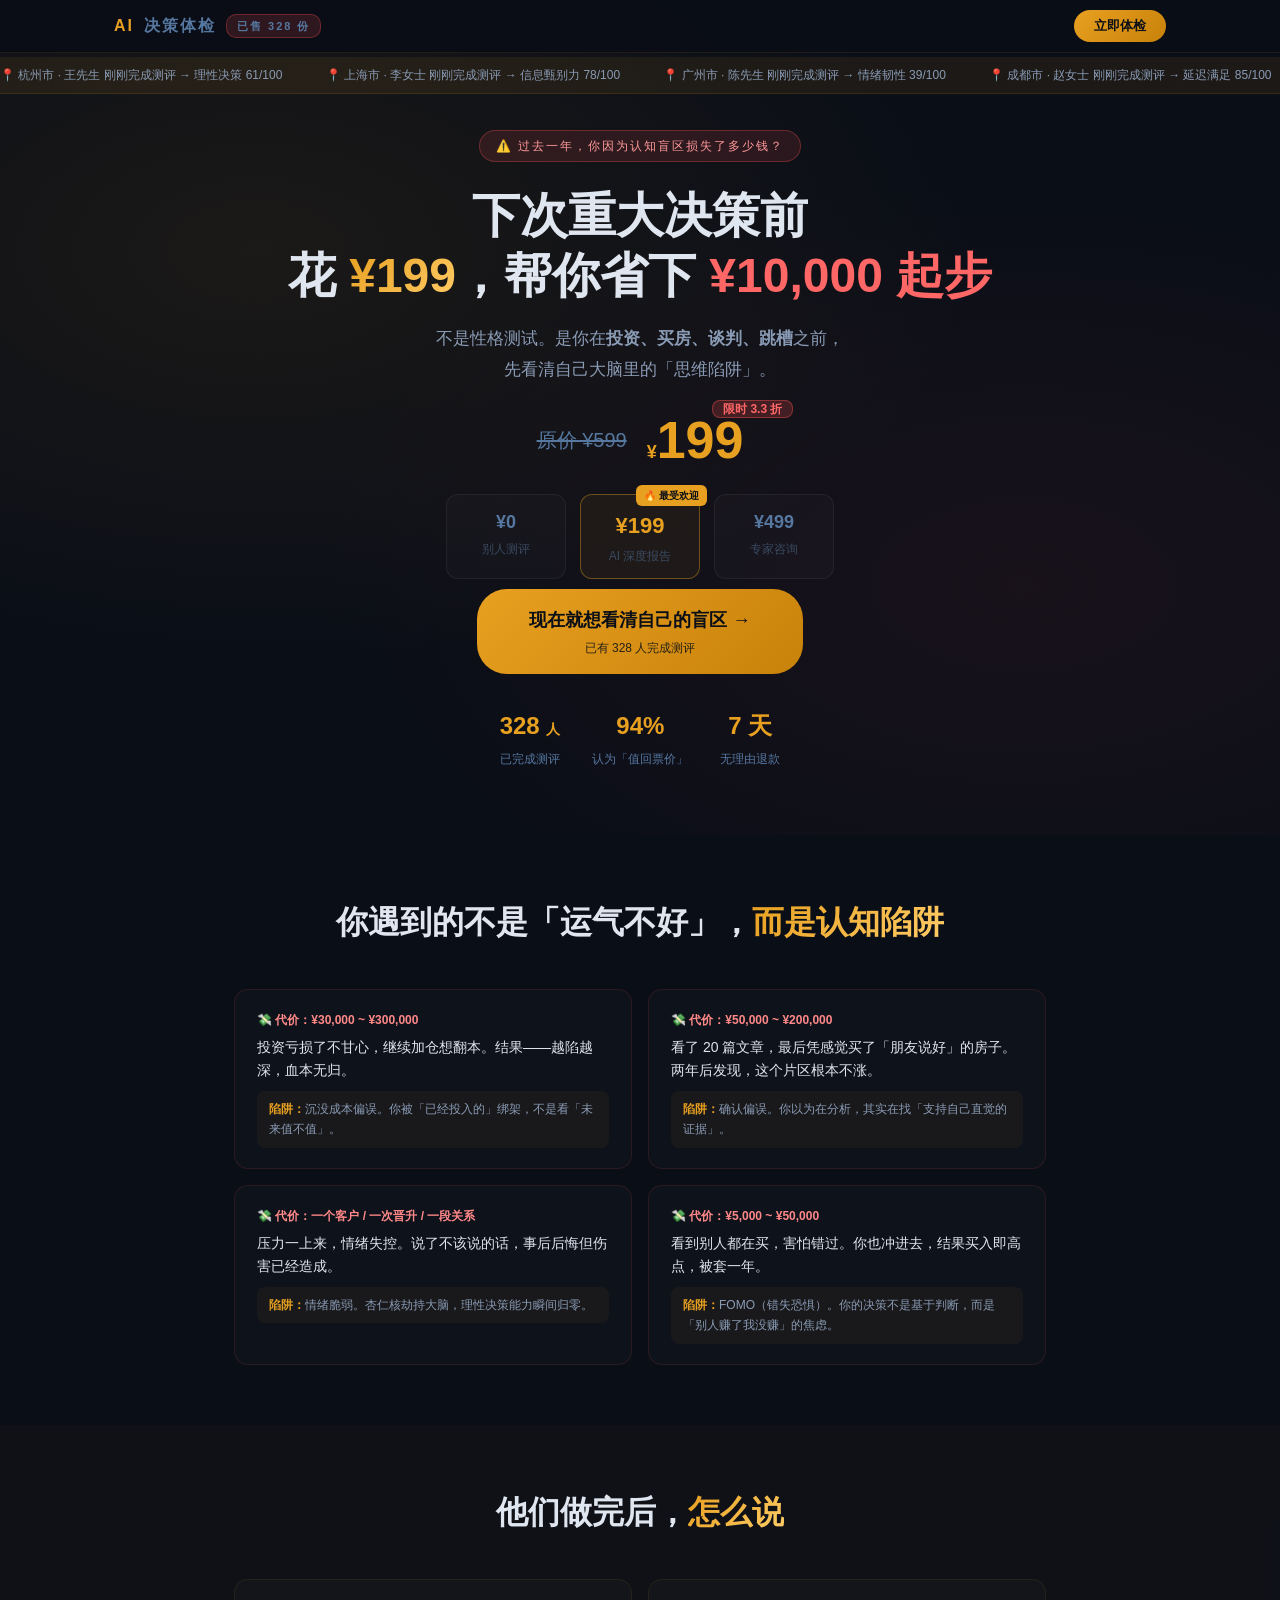
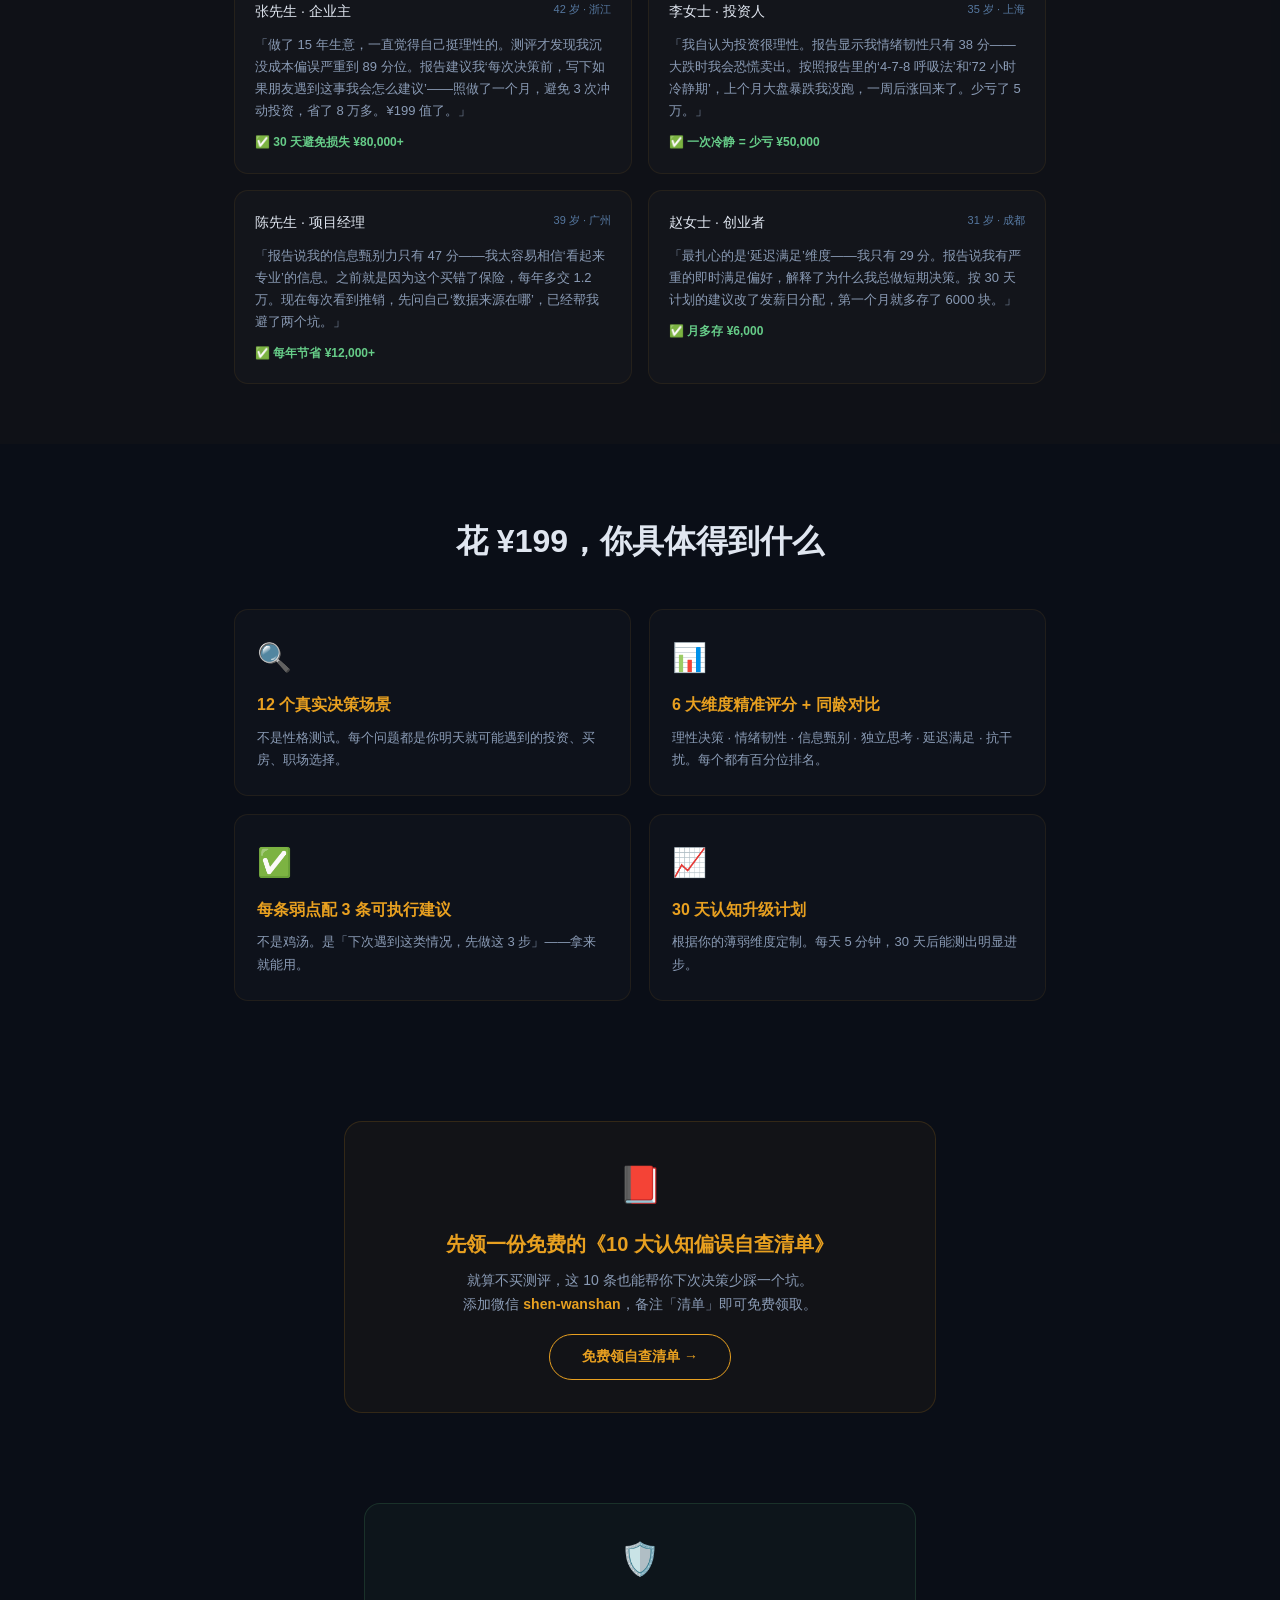
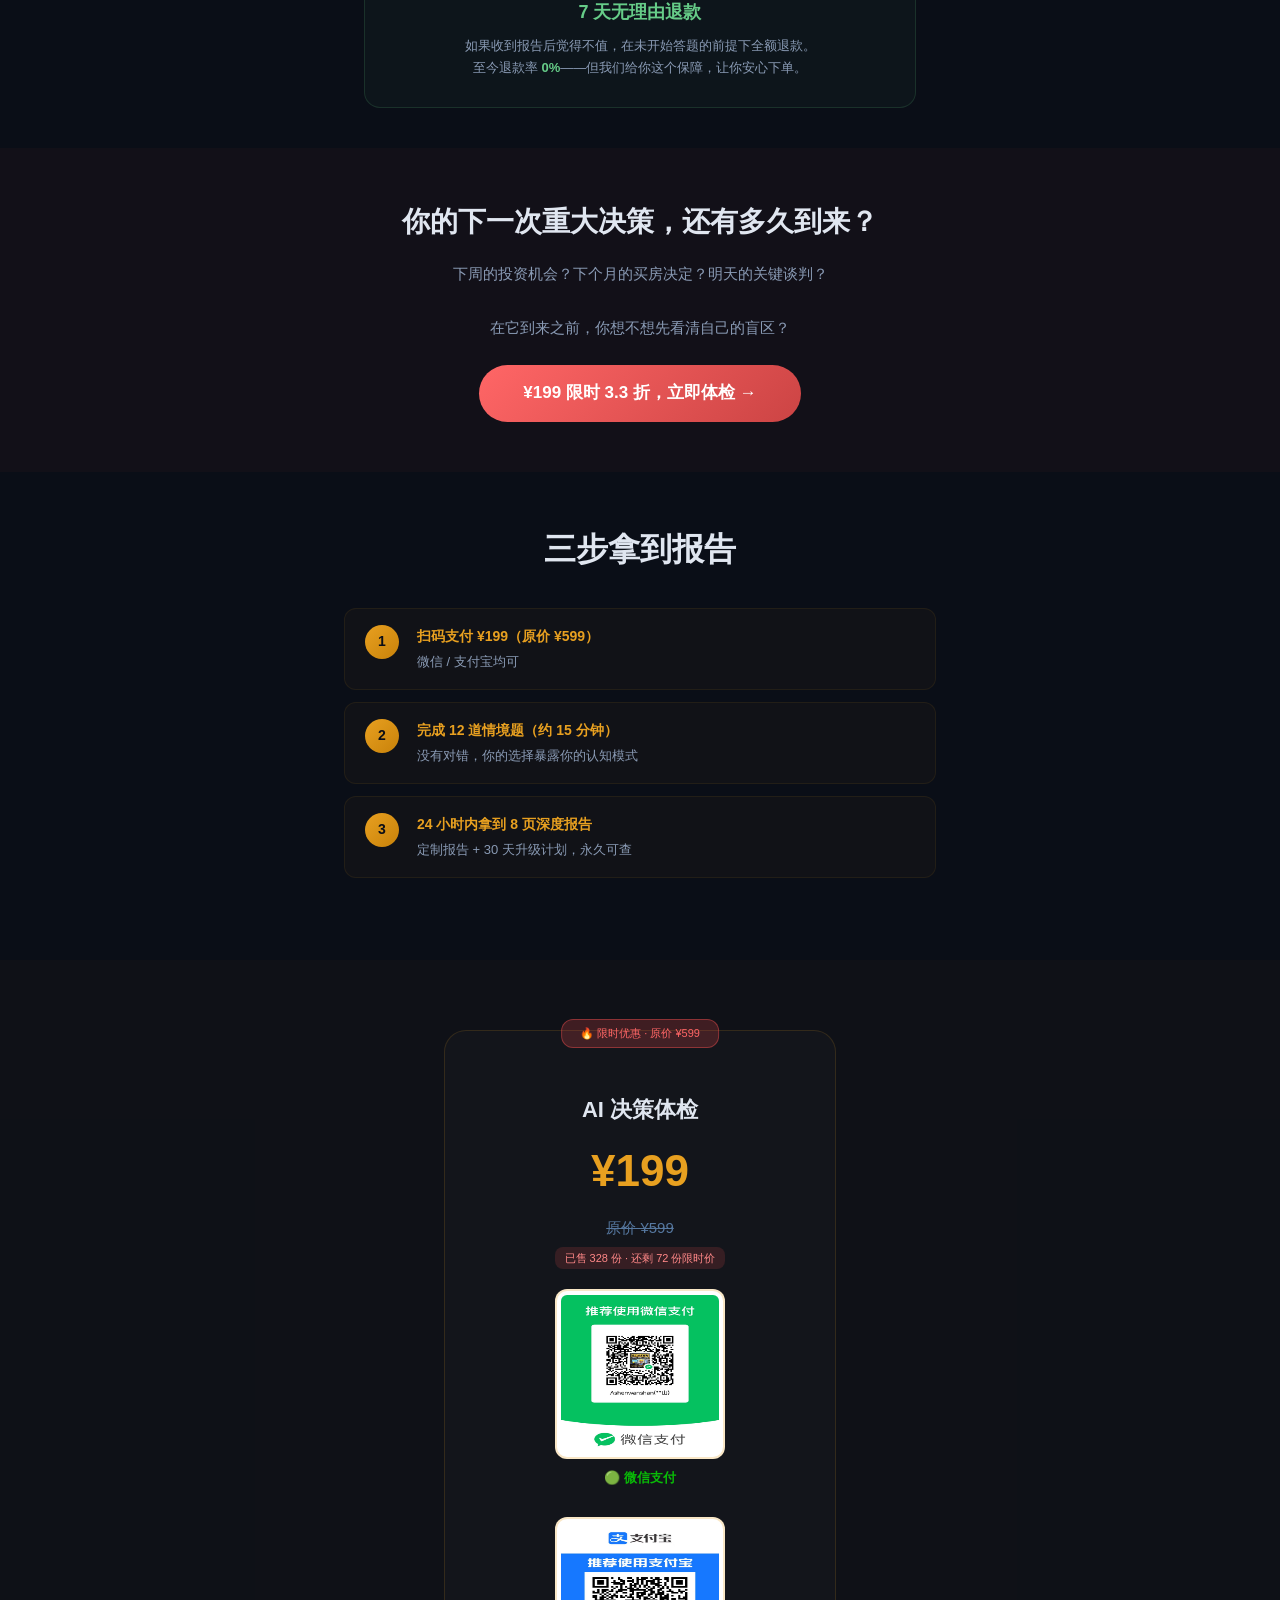
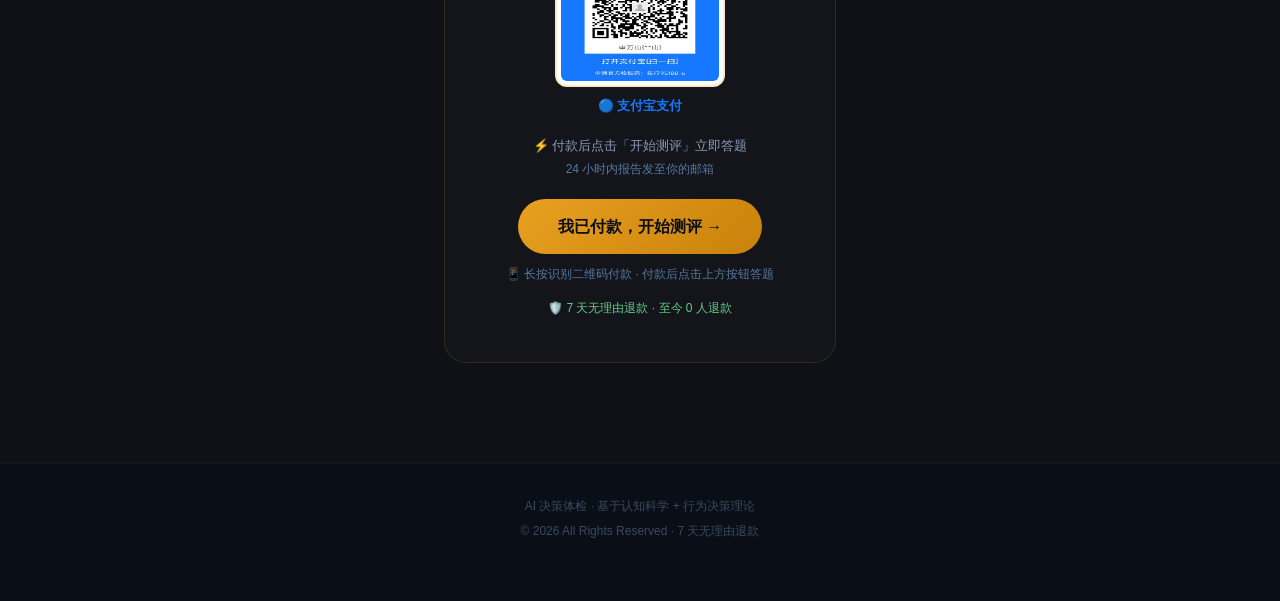
==== commit 82d3998b: "???????????,??????" ====
--- a/index.html
+++ b/index.html
@@ -763,12 +763,14 @@
       </div>
 
       <div class="pay-tip">
-        ⚡ 付款后添加微信 <strong>shen-wanshan</strong><br>
-        发送付款截图 → 立即获取测评题目<br>
-        24 小时内交付完整报告
-      </div>
+        ⚡ 付款后点击「开始测评」立即答题<br>
+        <span style="font-size:12px;color:#5678a0;">24 小时内报告发至你的邮箱</span>
+      </div>
+      <a href="quiz.html" class="cta-primary" style="margin-top:18px;display:inline-block;padding:14px 40px;font-size:16px;">
+        我已付款，开始测评 →
+      </a>
       <div style="font-size:12px;color:#5678a0;margin-top:10px;">
-        📱 长按识别二维码 · 付款后截图私信
+        📱 长按识别二维码付款 · 付款后点击上方按钮答题
       </div>
 
       <div class="pay-guarantee">
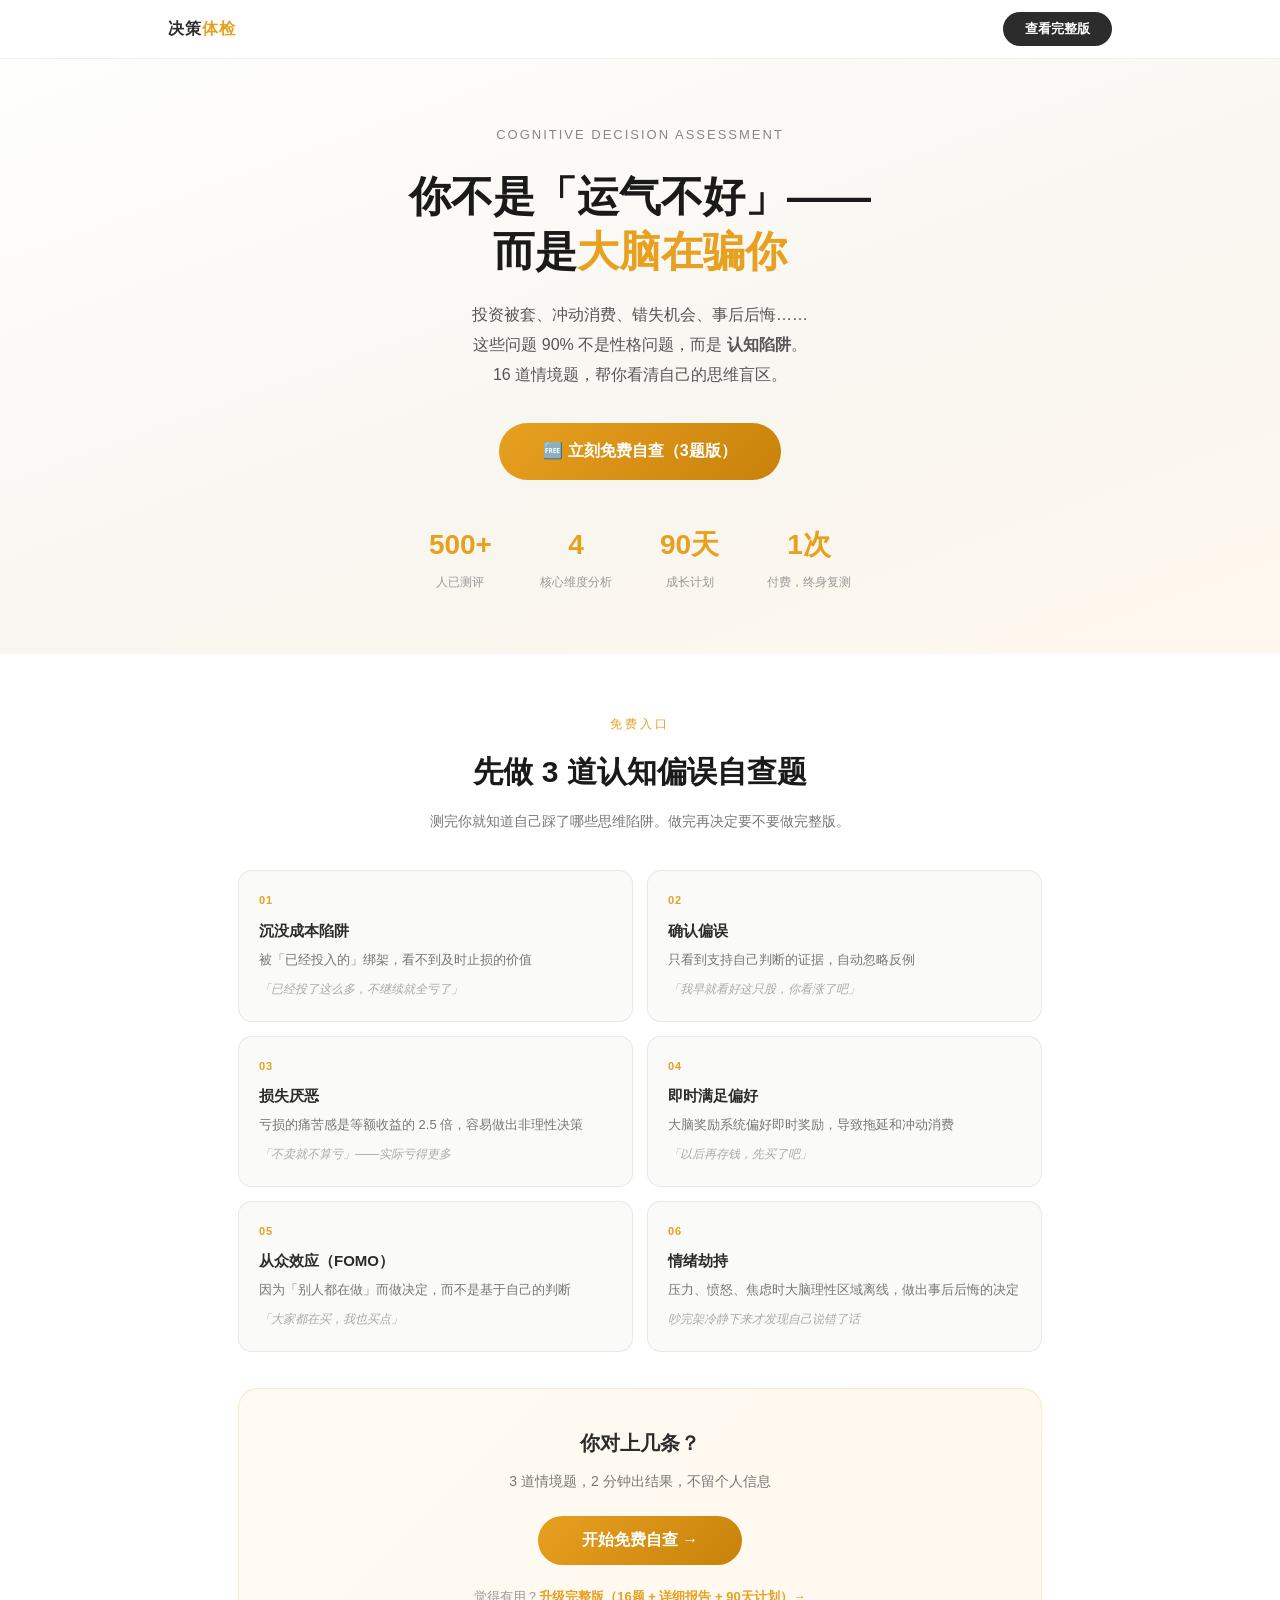
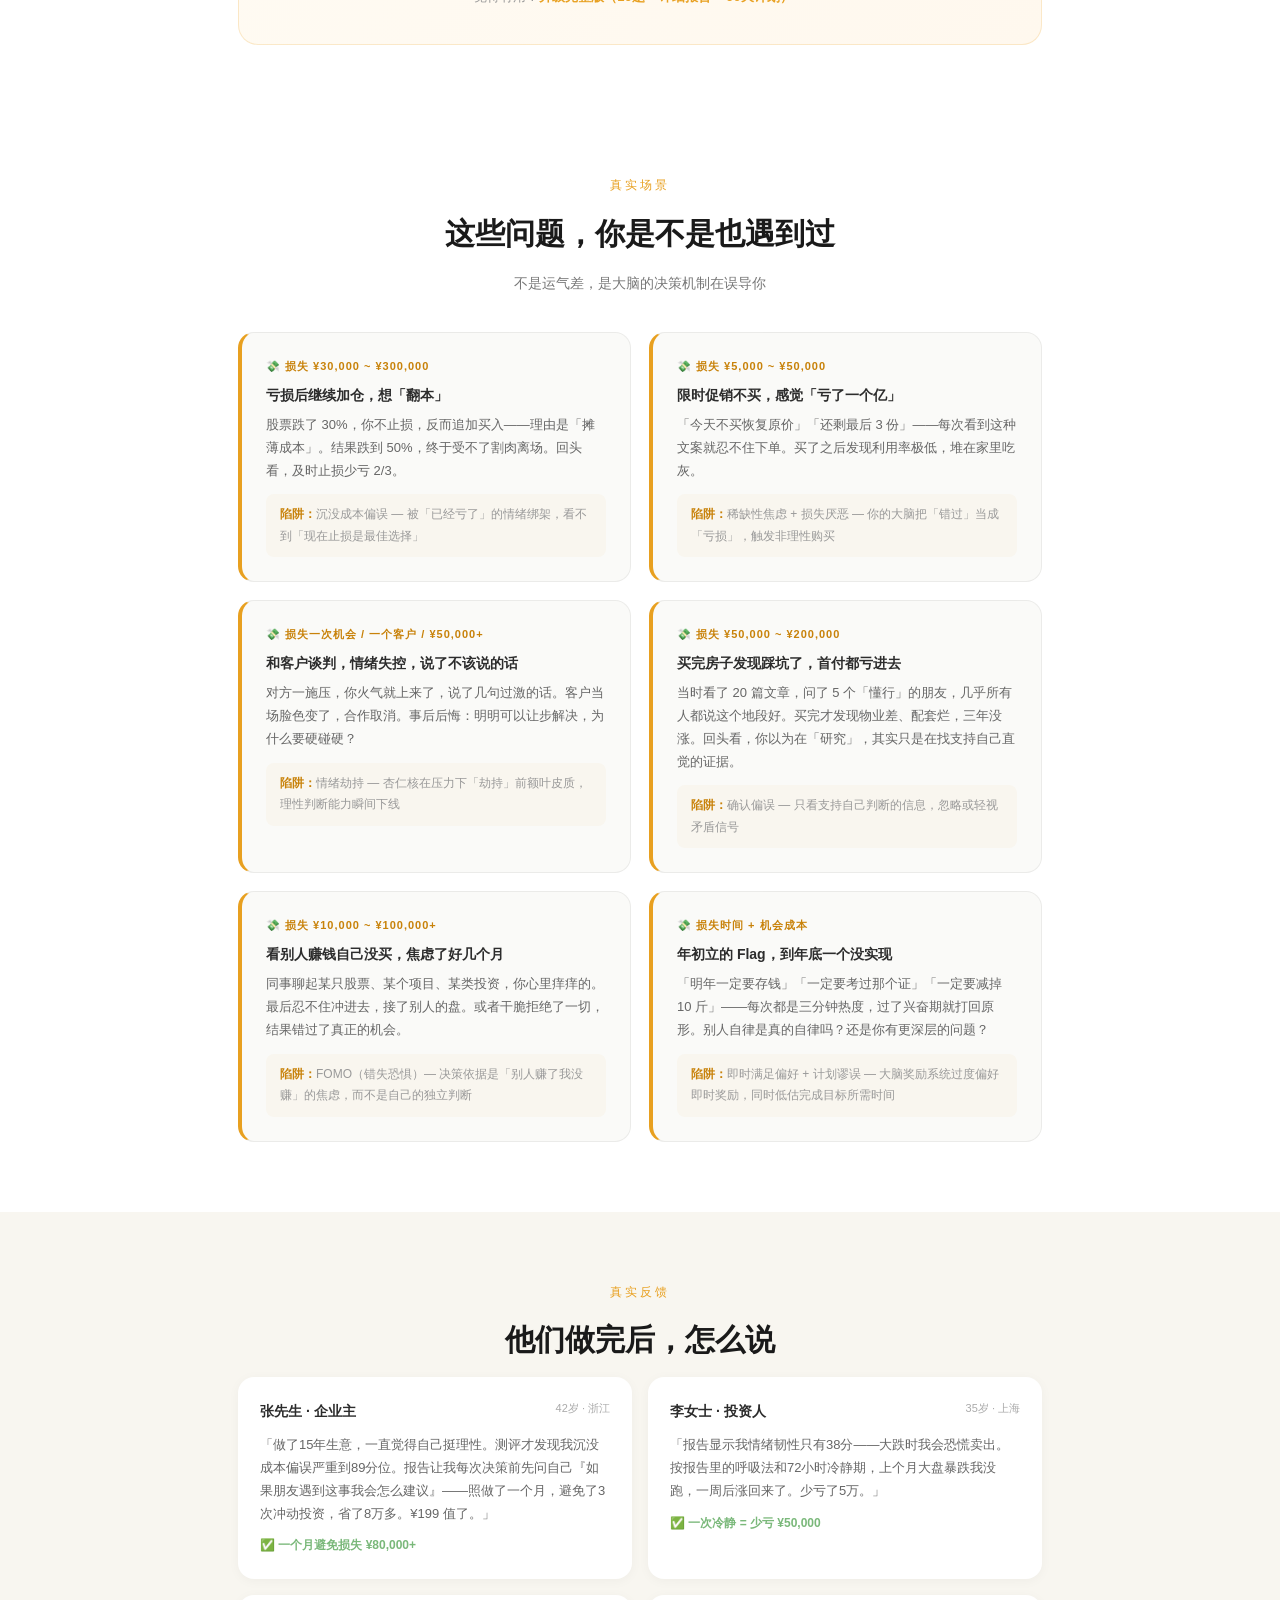
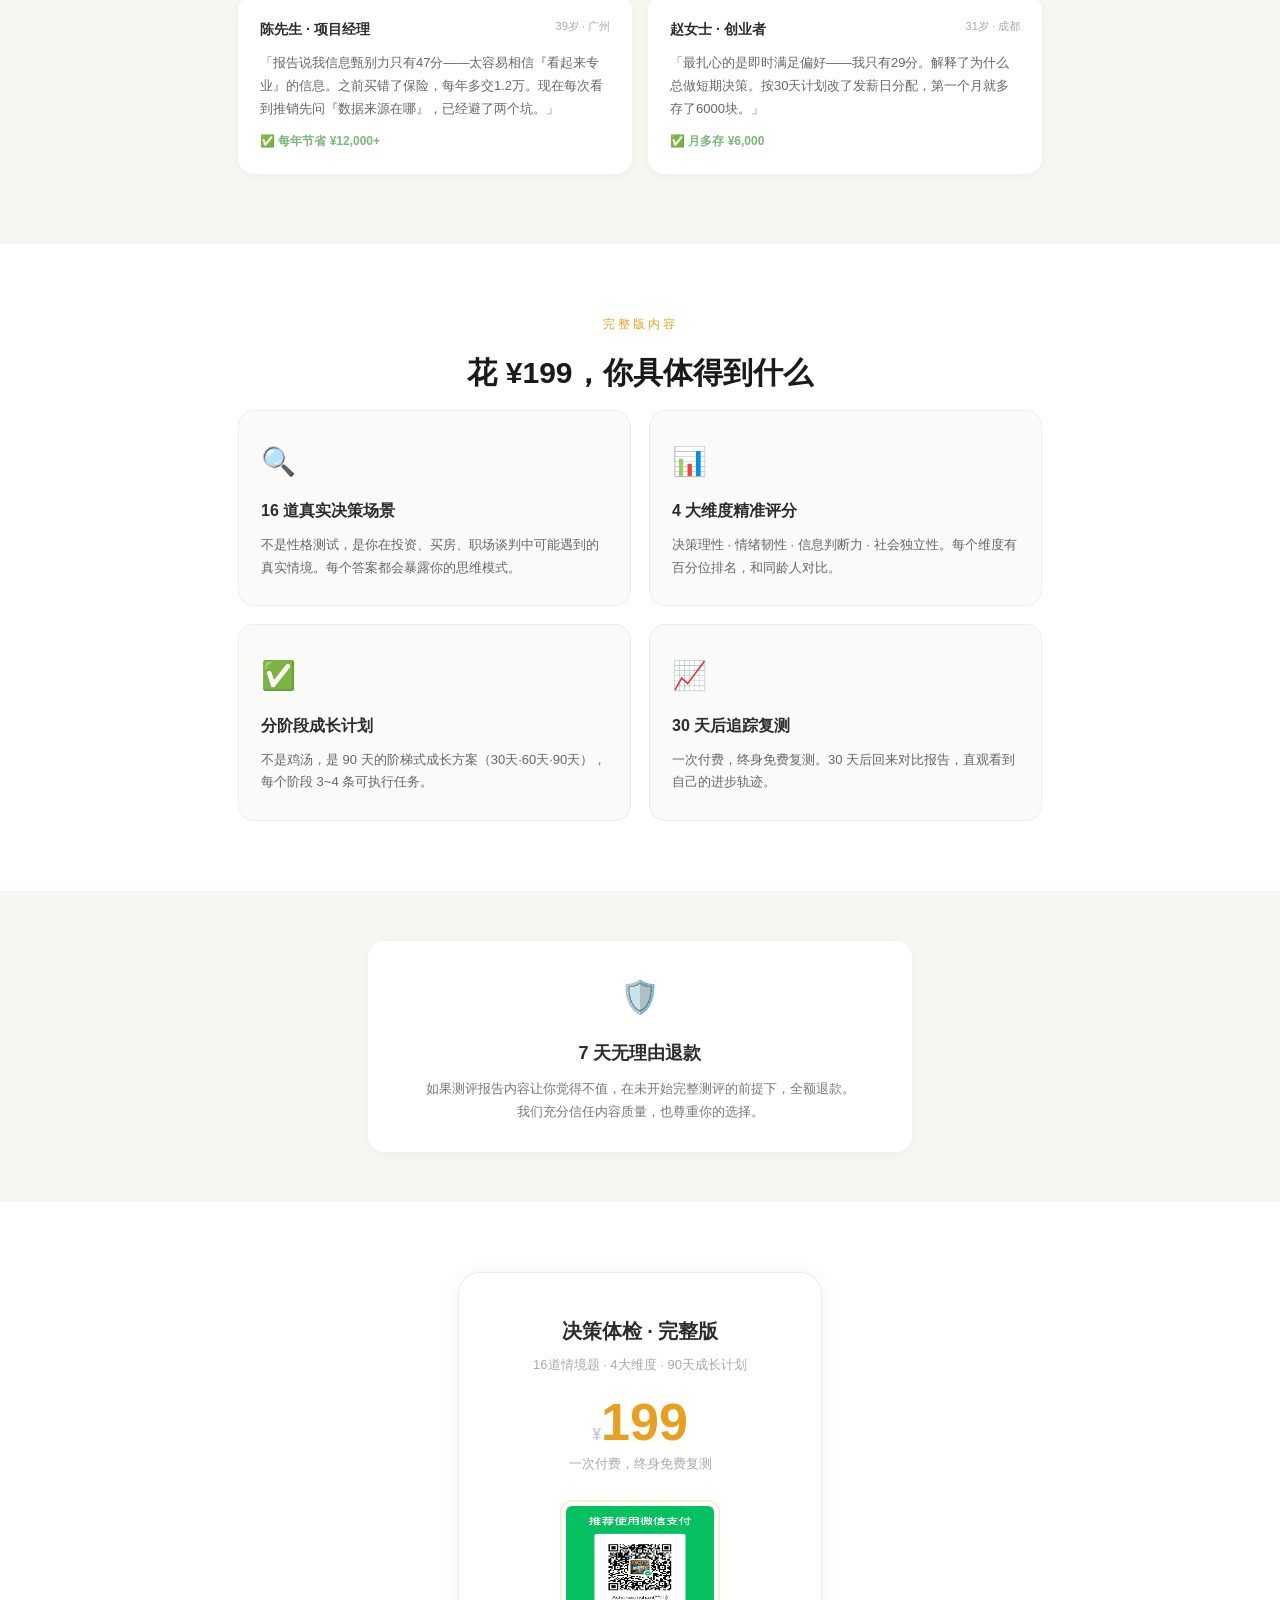
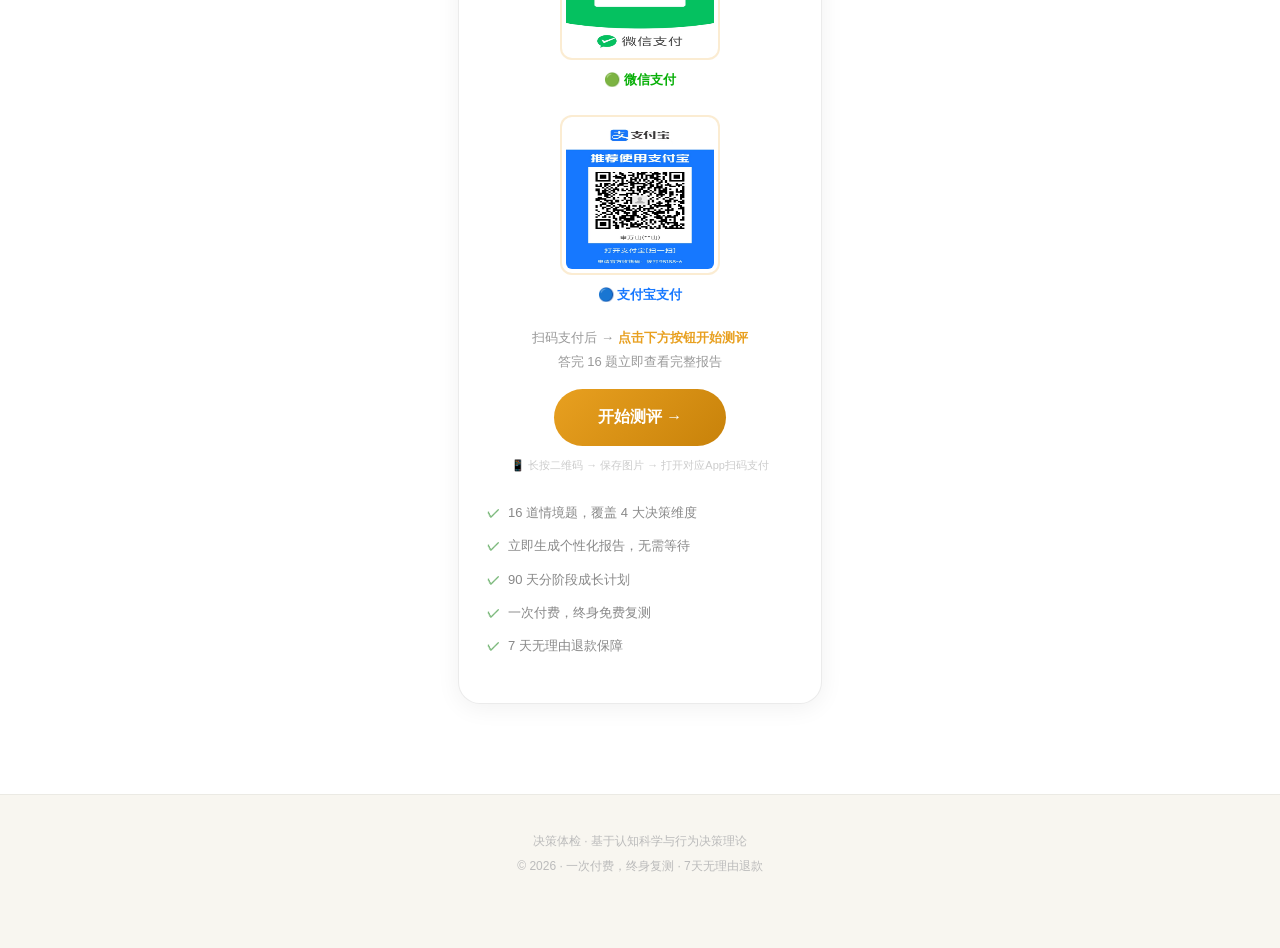
==== commit 3f1a67b1: "??????:????+?AI+??????+?????" ====
--- a/index.html
+++ b/index.html
@@ -3,590 +3,597 @@
 <head>
   <meta charset="UTF-8">
   <meta name="viewport" content="width=device-width, initial-scale=1.0">
-  <title>AI 决策体检 · 已售 328 份 | 限时 ¥199</title>
+  <title>决策体检 · 看清你大脑里的思维陷阱</title>
   <style>
     * { margin: 0; padding: 0; box-sizing: border-box; }
     body {
       font-family: -apple-system, "PingFang SC", "Microsoft YaHei", sans-serif;
-      background: #0a0e17;
-      color: #e0e6f0;
-      line-height: 1.7;
+      background: #f8f6f0;
+      color: #2c2c2c;
+      line-height: 1.8;
       overflow-x: hidden;
     }
-    ::selection { background: #e8a020; color: #0a0e17; }
-
-    /* ── Social Proof Scrolling Bar ── */
-    .social-bar {
-      position: fixed; top: 57px; left: 0; right: 0; z-index: 99;
-      background: rgba(232,160,32,0.08);
-      border-bottom: 1px solid rgba(232,160,32,0.12);
-      padding: 8px 0;
-      overflow: hidden;
-      white-space: nowrap;
-      font-size: 12px;
-      color: #8a9bb5;
-    }
-    .social-bar-inner {
-      display: inline-block;
-      animation: scroll-left 35s linear infinite;
-    }
-    .social-bar-inner span {
-      margin-right: 40px;
-    }
-    .social-bar-inner .name { color: #e8a020; }
-    @keyframes scroll-left {
-      0% { transform: translateX(0); }
-      100% { transform: translateX(-50%); }
-    }
+    ::selection { background: #e8a020; color: #fff; }
+
+    a { text-decoration: none; }
 
     /* ── Nav ── */
     nav {
       position: fixed; top: 0; left: 0; right: 0; z-index: 100;
-      background: rgba(10,14,23,0.92);
-      backdrop-filter: blur(14px);
-      border-bottom: 1px solid rgba(232,160,32,0.1);
-      padding: 10px 0;
-    }
-    nav .container { display: flex; justify-content: space-between; align-items: center; max-width: 1100px; margin: 0 auto; padding: 0 24px; }
-    .logo { font-size: 16px; font-weight: 700; color: #e8a020; letter-spacing: 2px; display: flex; align-items: center; gap: 10px; }
-    .logo span { color: #5678a0; }
-    .sold-badge {
-      font-size: 11px;
-      background: rgba(255,80,80,0.15);
-      border: 1px solid rgba(255,80,80,0.3);
-      color: #ff8888;
-      padding: 2px 10px;
-      border-radius: 10px;
-      font-weight: 600;
-    }
-    .nav-btn {
-      background: linear-gradient(135deg, #e8a020, #c8820a);
-      color: #0a0e17; border: none; padding: 7px 20px; border-radius: 25px;
-      font-weight: 600; font-size: 13px; cursor: pointer; transition: all .25s;
-    }
-    .nav-btn:hover { transform: scale(1.05); box-shadow: 0 0 25px rgba(232,160,32,0.3); }
+      background: rgba(255,255,255,0.95);
+      backdrop-filter: blur(12px);
+      border-bottom: 1px solid rgba(0,0,0,0.06);
+      padding: 12px 0;
+    }
+    nav .container { display: flex; justify-content: space-between; align-items: center; max-width: 1000px; margin: 0 auto; padding: 0 28px; }
+    .logo { font-size: 16px; font-weight: 700; color: #2c2c2c; letter-spacing: 1px; }
+    .logo .logo-accent { color: #e8a020; }
+    .nav-cta {
+      background: #2c2c2c; color: #fff; border: none;
+      padding: 8px 22px; border-radius: 25px;
+      font-size: 13px; font-weight: 600; cursor: pointer;
+    }
+    .nav-cta:hover { background: #e8a020; }
 
     /* ── Hero ── */
     .hero {
-      padding: 130px 0 65px;
+      padding: 120px 0 60px;
+      background: linear-gradient(160deg, #fff 0%, #f8f6f0 60%, #fff8ee 100%);
+    }
+    .hero .container { max-width: 860px; margin: 0 auto; padding: 0 28px; text-align: center; }
+    .hero-eyebrow {
+      display: inline-block;
+      font-size: 13px; color: #888; letter-spacing: 2px;
+      margin-bottom: 24px;
+    }
+    .hero h1 {
+      font-size: clamp(26px, 5vw, 42px);
+      font-weight: 800; line-height: 1.3;
+      color: #1a1a1a;
+      margin-bottom: 20px;
+    }
+    .hero h1 .hl { color: #e8a020; }
+    .hero h1 .hl-dark { color: #c8820a; }
+    .hero .sub {
+      font-size: 16px; color: #555;
+      max-width: 560px; margin: 0 auto 32px;
+      line-height: 1.9;
+    }
+
+    .hero-stats {
+      display: flex; justify-content: center; gap: 48px;
+      margin-top: 40px; flex-wrap: wrap;
+    }
+    .hs-item { text-align: center; }
+    .hs-item .num { font-size: 28px; font-weight: 800; color: #e8a020; }
+    .hs-item .lbl { font-size: 12px; color: #999; margin-top: 2px; }
+
+    /* ── Free Self-Test Section ── */
+    .free-section {
+      padding: 60px 0;
+      background: #fff;
+    }
+    .free-section .container { max-width: 860px; margin: 0 auto; padding: 0 28px; }
+    .section-eyebrow {
+      text-align: center; font-size: 12px;
+      color: #e8a020; letter-spacing: 3px;
+      text-transform: uppercase; margin-bottom: 10px;
+    }
+    .section-title {
+      text-align: center;
+      font-size: clamp(22px, 3.5vw, 30px);
+      font-weight: 700; color: #1a1a1a;
+      margin-bottom: 10px;
+    }
+    .section-sub {
+      text-align: center; font-size: 14px;
+      color: #777; margin-bottom: 36px;
+    }
+
+    .bias-grid {
+      display: grid;
+      grid-template-columns: 1fr 1fr;
+      gap: 14px;
+      margin-bottom: 36px;
+    }
+    @media(max-width:600px){ .bias-grid{grid-template-columns:1fr;} }
+    .bias-card {
+      background: #fafaf8;
+      border: 1px solid rgba(0,0,0,0.07);
+      border-radius: 14px; padding: 20px;
+      transition: all .25s; cursor: pointer;
       position: relative;
-      overflow: hidden;
-    }
-    .hero::before {
-      content: '';
-      position: absolute; inset: 0;
-      background:
-        radial-gradient(ellipse at 20% 30%, rgba(232,160,32,0.08) 0%, transparent 50%),
-        radial-gradient(ellipse at 80% 70%, rgba(255,80,80,0.06) 0%, transparent 50%);
-      z-index: 0;
-    }
-    .hero .container { position: relative; z-index: 1; max-width: 860px; margin: 0 auto; padding: 0 24px; text-align: center; }
-
-    .hero-tag {
-      display: inline-block;
-      background: rgba(255,80,80,0.12);
-      border: 1px solid rgba(255,80,80,0.3);
-      color: #ff9999;
-      padding: 5px 16px;
+    }
+    .bias-card:hover {
+      border-color: rgba(232,160,32,0.3);
+      background: #fffbf3;
+      transform: translateY(-2px);
+      box-shadow: 0 4px 20px rgba(0,0,0,0.06);
+    }
+    .bias-card .b-num {
+      font-size: 11px; color: #e8a020;
+      font-weight: 700; letter-spacing: 1px; margin-bottom: 6px;
+    }
+    .bias-card .b-title { font-size: 15px; font-weight: 700; color: #2c2c2c; margin-bottom: 6px; }
+    .bias-card .b-desc { font-size: 13px; color: #777; line-height: 1.6; }
+    .bias-card .b-example {
+      font-size: 12px; color: #aaa;
+      margin-top: 8px; font-style: italic;
+    }
+
+    .free-cta-area {
+      text-align: center;
+      padding: 36px;
+      background: linear-gradient(135deg, #fffbf3, #fff8ee);
+      border: 1px solid rgba(232,160,32,0.2);
       border-radius: 20px;
-      font-size: 12px;
-      letter-spacing: 2px;
-      margin-bottom: 24px;
-    }
-
-    .hero h1 {
-      font-size: clamp(28px, 5.5vw, 48px);
-      font-weight: 800;
-      line-height: 1.25;
-      margin-bottom: 18px;
-    }
-    .hero h1 .red { color: #ff6666; }
-    .hero h1 .gold {
-      background: linear-gradient(135deg, #e8a020, #ffcc66);
-      -webkit-background-clip: text; -webkit-text-fill-color: transparent; background-clip: text;
-    }
-
-    .hero .sub {
-      font-size: 17px;
-      color: #8a9bb5;
-      max-width: 600px;
-      margin: 0 auto 28px;
-      line-height: 1.8;
-    }
-
-    /* ── Pricing Display ── */
-    .pricing-display {
-      display: flex;
-      justify-content: center;
-      align-items: center;
-      gap: 20px;
-      margin: 20px 0 28px;
-      flex-wrap: wrap;
-    }
-    .price-old {
-      font-size: 20px;
-      color: #5678a0;
-      text-decoration: line-through;
-    }
-    .price-current {
-      font-size: 52px;
-      font-weight: 900;
-      color: #e8a020;
-      line-height: 1;
-      position: relative;
-    }
-    .price-current .tag {
-      position: absolute;
-      top: -14px;
-      right: -50px;
-      font-size: 12px;
-      background: rgba(255,80,80,0.2);
-      border: 1px solid rgba(255,80,80,0.4);
-      color: #ff6666;
-      padding: 2px 10px;
-      border-radius: 8px;
-      font-weight: 600;
-      white-space: nowrap;
-    }
-    .price-unit { font-size: 18px; font-weight: 600; color: #e8a020; }
-
-    /* ── Decoy Pricing Buttons ── */
-    .decoy-row {
-      display: flex;
-      justify-content: center;
-      gap: 14px;
-      margin: 24px 0 10px;
-      flex-wrap: wrap;
-    }
-    .decoy-option {
-      padding: 12px 20px;
-      border-radius: 12px;
-      border: 1px solid rgba(255,255,255,0.06);
-      background: rgba(255,255,255,0.02);
-      text-align: center;
-      cursor: pointer;
-      transition: all .3s;
-      min-width: 120px;
-    }
-    .decoy-option .d-price { font-size: 18px; font-weight: 700; color: #5678a0; }
-    .decoy-option .d-label { font-size: 12px; color: #3a4a60; margin-top: 2px; }
-    .decoy-option.best {
-      border-color: rgba(232,160,32,0.4);
-      background: rgba(232,160,32,0.06);
-      position: relative;
-    }
-    .decoy-option.best .d-price { color: #e8a020; font-size: 22px; }
-    .decoy-option.best::after {
-      content: '🔥 最受欢迎';
-      position: absolute; top: -10px; right: -8px;
-      font-size: 10px;
-      background: #e8a020;
-      color: #0a0e17;
-      padding: 2px 8px;
-      border-radius: 6px;
-      font-weight: 700;
-    }
-
-    .cta-primary {
+    }
+    .free-cta-area h3 { font-size: 20px; color: #2c2c2c; margin-bottom: 8px; }
+    .free-cta-area p { font-size: 14px; color: #777; margin-bottom: 22px; }
+    .free-cta-btn {
       display: inline-block;
       background: linear-gradient(135deg, #e8a020, #c8820a);
-      color: #0a0e17;
-      padding: 16px 52px;
-      border-radius: 30px;
-      font-size: 18px; font-weight: 700;
-      text-decoration: none;
+      color: #fff; padding: 14px 44px;
+      border-radius: 30px; font-size: 16px; font-weight: 700;
+      cursor: pointer; border: none;
       transition: all .3s;
-      border: none; cursor: pointer;
+    }
+    .free-cta-btn:hover { transform: translateY(-2px); box-shadow: 0 8px 30px rgba(232,160,32,0.35); }
+
+    .upgrade-prompt {
+      margin-top: 20px; font-size: 13px; color: #999;
+    }
+    .upgrade-prompt a { color: #e8a020; font-weight: 600; }
+    .upgrade-prompt a:hover { text-decoration: underline; }
+
+    /* Free Quiz Modal */
+    .modal-overlay {
+      display: none; position: fixed; inset: 0; z-index: 200;
+      background: rgba(0,0,0,0.5);
+      backdrop-filter: blur(4px);
+      align-items: center; justify-content: center;
+      padding: 20px;
+    }
+    .modal-overlay.active { display: flex; }
+    .modal-box {
+      background: #fff; border-radius: 20px;
+      max-width: 680px; width: 100%; max-height: 90vh;
+      overflow-y: auto; padding: 36px 32px;
       position: relative;
     }
-    .cta-primary:hover { transform: translateY(-2px); box-shadow: 0 10px 50px rgba(232,160,32,0.4); }
-    .cta-primary .mini { font-size: 12px; font-weight: 400; display: block; margin-top: 2px; opacity: 0.85; }
-
-    /* ── Social Counter ── */
-    .social-counter {
-      display: flex;
-      justify-content: center;
-      gap: 32px;
-      margin-top: 32px;
-      flex-wrap: wrap;
-    }
-    .sc-item { text-align: center; }
-    .sc-item .num { font-size: 24px; font-weight: 800; color: #e8a020; }
-    .sc-item .num small { font-size: 14px; }
-    .sc-item .label { font-size: 12px; color: #5678a0; margin-top: 2px; }
+    .modal-close {
+      position: absolute; top: 16px; right: 20px;
+      font-size: 24px; color: #ccc; cursor: pointer;
+      background: none; border: none; line-height: 1;
+    }
+    .modal-close:hover { color: #333; }
+    .modal-title {
+      font-size: 22px; font-weight: 700; color: #2c2c2c;
+      margin-bottom: 6px;
+    }
+    .modal-sub { font-size: 13px; color: #999; margin-bottom: 28px; }
+
+    .fq-progress { margin-bottom: 24px; }
+    .fq-progress-bar {
+      height: 4px; background: #f0f0f0; border-radius: 2px; overflow: hidden;
+    }
+    .fq-progress-fill {
+      height: 100%; background: linear-gradient(90deg,#e8a020,#c8820a);
+      width: 0%; transition: width .4s;
+    }
+    .fq-progress-text { font-size: 12px; color: #aaa; margin-top: 6px; text-align: right; }
+
+    .fq-question { display: none; }
+    .fq-question.active { display: block; }
+    .fq-q-text { font-size: 15px; font-weight: 600; color: #2c2c2c; margin-bottom: 18px; line-height: 1.7; }
+    .fq-option {
+      display: block; width: 100%; text-align: left;
+      background: #fafaf8; border: 1px solid rgba(0,0,0,0.07);
+      border-radius: 10px; padding: 13px 16px;
+      margin-bottom: 8px; font-size: 14px; color: #444;
+      cursor: pointer; transition: all .2s;
+    }
+    .fq-option:hover { border-color: rgba(232,160,32,0.4); background: #fffbf3; }
+    .fq-option.selected { border-color: #e8a020; background: #fffbf3; color: #c8820a; font-weight: 600; }
+    .fq-nav { display: flex; gap: 12px; margin-top: 24px; }
+    .fq-prev {
+      flex: 1; padding: 12px; border-radius: 10px;
+      background: #f5f5f5; color: #888; border: none;
+      font-size: 14px; cursor: pointer;
+    }
+    .fq-next {
+      flex: 2; padding: 12px; border-radius: 10px;
+      background: linear-gradient(135deg,#e8a020,#c8820a);
+      color: #fff; border: none; font-size: 14px; font-weight: 600; cursor: pointer;
+    }
+    .fq-next:disabled { opacity: 0.5; cursor: not-allowed; }
+
+    .fq-result { display: none; text-align: center; }
+    .fq-result.active { display: block; }
+    .fq-result h3 { font-size: 22px; color: #2c2c2c; margin-bottom: 8px; }
+    .fq-result .fq-score { font-size: 52px; font-weight: 800; color: #e8a020; margin: 16px 0 4px; }
+    .fq-result .fq-score-lbl { font-size: 13px; color: #aaa; letter-spacing: 2px; margin-bottom: 20px; }
+    .fq-result .fq-detail { text-align: left; background: #fafaf8; border-radius: 12px; padding: 20px; font-size: 14px; color: #555; line-height: 1.8; }
+    .fq-result .fq-tag {
+      display: inline-block; background: rgba(232,160,32,0.1);
+      border: 1px solid rgba(232,160,32,0.2); color: #c8820a;
+      padding: 4px 14px; border-radius: 20px;
+      font-size: 12px; font-weight: 600; margin-bottom: 16px;
+    }
+    .fq-result .fq-upgrade {
+      margin-top: 24px; padding: 24px;
+      background: linear-gradient(135deg,#fffbf3,#fff8ee);
+      border: 1px solid rgba(232,160,32,0.2); border-radius: 14px;
+    }
+    .fq-result .fq-upgrade h4 { font-size: 16px; color: #2c2c2c; margin-bottom: 8px; }
+    .fq-result .fq-upgrade p { font-size: 13px; color: #777; margin-bottom: 14px; }
+    .fq-result .fq-upgrade-btn {
+      display: inline-block; background: linear-gradient(135deg,#e8a020,#c8820a);
+      color: #fff; padding: 12px 36px; border-radius: 25px;
+      font-size: 15px; font-weight: 700;
+    }
+    .fq-result .fq-no-thx {
+      display: block; margin-top: 12px; font-size: 12px; color: #bbb;
+      cursor: pointer;
+    }
+    .fq-result .fq-no-thx:hover { color: #999; }
 
     /* ── Pain Section ── */
-    .pain-section { padding: 60px 0; }
-    .pain-section .container { max-width: 860px; margin: 0 auto; padding: 0 24px; }
-    .section-title {
-      font-size: clamp(22px, 3.5vw, 32px); font-weight: 700;
-      text-align: center; margin-bottom: 40px;
-    }
-    .section-title em {
-      font-style: normal;
-      background: linear-gradient(135deg, #e8a020, #ffcc66);
-      -webkit-background-clip: text; -webkit-text-fill-color: transparent; background-clip: text;
-    }
-
-    .pain-grid { display: grid; grid-template-columns: 1fr 1fr; gap: 16px; }
-    @media (max-width: 600px) { .pain-grid { grid-template-columns: 1fr; } }
-    .pain-card {
-      background: rgba(255,255,255,0.02);
-      border: 1px solid rgba(255,80,80,0.12);
-      border-radius: 14px;
-      padding: 20px 22px;
-    }
-    .pain-card .ploss { font-size: 12px; color: #ff8888; font-weight: 600; margin-bottom: 6px; }
-    .pain-card .pdesc { font-size: 14px; color: #e0e6f0; margin-bottom: 10px; line-height: 1.6; }
-    .pain-card .proot {
-      font-size: 12px;
-      color: #8a9bb5;
-      padding: 8px 12px;
-      background: rgba(232,160,32,0.05);
+    .pain-section { padding: 70px 0; background: #fff; }
+    .pain-section .container { max-width: 860px; margin: 0 auto; padding: 0 28px; }
+
+    .pain-full-grid {
+      display: grid;
+      grid-template-columns: 1fr 1fr;
+      gap: 18px;
+    }
+    @media(max-width:600px){ .pain-full-grid{grid-template-columns:1fr;} }
+    .pain-item {
+      background: #fafaf8;
+      border: 1px solid rgba(0,0,0,0.06);
+      border-radius: 16px; padding: 24px;
+      border-left: 4px solid #e8a020;
+    }
+    .pain-item .pi-loss {
+      font-size: 11px; font-weight: 700; color: #c8820a;
+      letter-spacing: 1px; margin-bottom: 8px;
+    }
+    .pain-item .pi-scene {
+      font-size: 14px; font-weight: 700; color: #2c2c2c;
+      margin-bottom: 8px; line-height: 1.5;
+    }
+    .pain-item .pi-detail {
+      font-size: 13px; color: #666; line-height: 1.75;
+      margin-bottom: 12px;
+    }
+    .pain-item .pi-trap {
+      font-size: 12px; color: #999;
+      padding: 10px 14px; background: rgba(232,160,32,0.04);
       border-radius: 8px;
     }
-    .pain-card .proot strong { color: #e8a020; }
+    .pain-item .pi-trap strong { color: #c8820a; }
 
     /* ── Testimonials ── */
-    .testimonial-section { padding: 60px 0; background: rgba(232,160,32,0.02); }
-    .testimonial-section .container { max-width: 860px; margin: 0 auto; padding: 0 24px; }
-
-    .testimonial-grid { display: grid; grid-template-columns: 1fr 1fr; gap: 16px; }
-    @media (max-width: 600px) { .testimonial-grid { grid-template-columns: 1fr; } }
-    .testimonial {
-      background: rgba(255,255,255,0.02);
-      border: 1px solid rgba(232,160,32,0.08);
-      border-radius: 14px;
-      padding: 20px;
-    }
-    .testimonial .t-header { display: flex; justify-content: space-between; margin-bottom: 10px; }
-    .testimonial .t-name { font-size: 14px; color: #e0e6f0; }
-    .testimonial .t-who { font-size: 11px; color: #5678a0; }
-    .testimonial .t-text { font-size: 13px; color: #8a9bb5; line-height: 1.7; }
-    .testimonial .t-result { font-size: 12px; color: #66cc88; margin-top: 10px; font-weight: 600; }
+    .testimonial-section { padding: 70px 0; background: #f8f6f0; }
+    .testimonial-section .container { max-width: 860px; margin: 0 auto; padding: 0 28px; }
+    .testi-grid {
+      display: grid; grid-template-columns: 1fr 1fr; gap: 16px;
+    }
+    @media(max-width:600px){ .testi-grid{grid-template-columns:1fr;} }
+    .testi-card {
+      background: #fff; border-radius: 16px;
+      padding: 22px; box-shadow: 0 2px 12px rgba(0,0,0,0.04);
+    }
+    .testi-card .tc-header { display: flex; justify-content: space-between; margin-bottom: 10px; }
+    .testi-card .tc-name { font-size: 14px; font-weight: 600; color: #2c2c2c; }
+    .testi-card .tc-who { font-size: 11px; color: #aaa; }
+    .testi-card .tc-text { font-size: 13px; color: #666; line-height: 1.75; }
+    .testi-card .tc-result { font-size: 12px; color: #7ab87a; font-weight: 600; margin-top: 10px; }
 
     /* ── What You Get ── */
-    .get-section { padding: 70px 0; }
-    .get-section .container { max-width: 860px; margin: 0 auto; padding: 0 24px; }
-
-    .get-grid { display: grid; grid-template-columns: 1fr 1fr; gap: 18px; }
-    @media (max-width: 600px) { .get-grid { grid-template-columns: 1fr; } }
+    .get-section { padding: 70px 0; background: #fff; }
+    .get-section .container { max-width: 860px; margin: 0 auto; padding: 0 28px; }
+    .get-grid {
+      display: grid; grid-template-columns: 1fr 1fr; gap: 18px;
+    }
+    @media(max-width:600px){ .get-grid{grid-template-columns:1fr;} }
     .get-card {
-      background: rgba(255,255,255,0.02);
-      border: 1px solid rgba(232,160,32,0.08);
-      border-radius: 14px;
-      padding: 24px 22px;
-    }
-    .get-card .g-icon { font-size: 28px; margin-bottom: 10px; }
-    .get-card h3 { font-size: 16px; color: #e8a020; margin-bottom: 8px; }
-    .get-card p { font-size: 13px; color: #8a9bb5; line-height: 1.7; }
-
-    /* ── Refund Guarantee ── */
-    .guarantee {
-      padding: 40px 0;
+      background: #fafaf8; border-radius: 16px;
+      padding: 26px 22px;
+      border: 1px solid rgba(0,0,0,0.05);
+    }
+    .get-card .gc-icon { font-size: 28px; margin-bottom: 10px; }
+    .get-card h3 { font-size: 16px; font-weight: 700; color: #2c2c2c; margin-bottom: 8px; }
+    .get-card p { font-size: 13px; color: #666; line-height: 1.75; }
+
+    /* ── Guarantee ── */
+    .guarantee { padding: 50px 0; background: #f8f6f0; }
+    .guarantee .container { max-width: 600px; margin: 0 auto; padding: 0 28px; }
+    .g-box {
+      background: #fff; border-radius: 16px; padding: 28px;
       text-align: center;
-    }
-    .guarantee .container { max-width: 600px; margin: 0 auto; padding: 0 24px; }
-    .guarantee-box {
-      background: rgba(102,204,136,0.04);
-      border: 1px solid rgba(102,204,136,0.15);
-      border-radius: 16px;
-      padding: 28px 24px;
-    }
-    .guarantee-box .g-icon { font-size: 32px; margin-bottom: 10px; }
-    .guarantee-box h3 { font-size: 18px; color: #66cc88; margin-bottom: 8px; }
-    .guarantee-box p { font-size: 13px; color: #8a9bb5; }
-
-    /* ── Urgency ── */
-    .urgency {
-      padding: 50px 0;
-      background: rgba(255,80,80,0.03);
+      box-shadow: 0 2px 12px rgba(0,0,0,0.04);
+    }
+    .g-box .g-icon { font-size: 32px; margin-bottom: 10px; }
+    .g-box h3 { font-size: 18px; font-weight: 700; color: #2c2c2c; margin-bottom: 8px; }
+    .g-box p { font-size: 13px; color: #777; line-height: 1.8; }
+
+    /* ── Payment ── */
+    .payment-section { padding: 70px 0 90px; background: #fff; }
+    .payment-section .container { max-width: 420px; margin: 0 auto; padding: 0 28px; }
+    .pay-card {
+      background: #fff;
+      border: 1px solid rgba(0,0,0,0.08);
+      border-radius: 22px; padding: 40px 28px;
       text-align: center;
-    }
-    .urgency .container { max-width: 640px; margin: 0 auto; padding: 0 24px; }
-    .urgency h2 { font-size: clamp(20px, 3vw, 28px); font-weight: 700; margin-bottom: 14px; }
-    .urgency h2 .red { color: #ff6666; }
-    .urgency p { font-size: 15px; color: #8a9bb5; line-height: 1.8; margin-bottom: 24px; }
-    .urgency .cta-red {
+      box-shadow: 0 4px 24px rgba(0,0,0,0.06);
+    }
+    .pay-card h3 { font-size: 20px; font-weight: 700; color: #2c2c2c; margin-bottom: 4px; }
+    .pay-card .pay-sub { font-size: 13px; color: #aaa; margin-bottom: 20px; }
+    .pay-card .pay-price { font-size: 52px; font-weight: 900; color: #e8a020; line-height: 1; margin-bottom: 4px; }
+    .pay-card .pay-unit { font-size: 16px; color: #ccc; }
+    .pay-card .pay-desc { font-size: 13px; color: #aaa; margin-bottom: 24px; }
+    .qr-container { display: flex; justify-content: center; gap: 24px; margin-bottom: 20px; flex-wrap: wrap; }
+    .qr-item { text-align: center; }
+    .qr-item img { width: 160px; height: 160px; border-radius: 12px; border: 2px solid rgba(232,160,32,0.2); padding: 4px; background: #fff; display: block; }
+    .qr-item .qr-label { font-size: 13px; font-weight: 600; margin-top: 8px; color: #2c2c2c; }
+    .qr-item.wechat .qr-label { color: #07af07; }
+    .qr-item.alipay .qr-label { color: #1677ff; }
+    .pay-tip { font-size: 13px; color: #999; line-height: 1.8; margin-bottom: 16px; }
+    .pay-tip strong { color: #e8a020; }
+    .pay-btn {
       display: inline-block;
-      background: linear-gradient(135deg, #ff6666, #cc4444);
-      color: #fff;
-      padding: 14px 44px;
-      border-radius: 30px;
-      font-size: 17px; font-weight: 700;
-      text-decoration: none;
-      transition: all .3s;
-    }
-    .urgency .cta-red:hover { transform: translateY(-2px); box-shadow: 0 10px 40px rgba(255,80,80,0.3); }
-
-    /* ── Reciprocity Lead Magnet ── */
-    .lead-magnet { padding: 50px 0; }
-    .lead-magnet .container { max-width: 640px; margin: 0 auto; padding: 0 24px; }
-    .magnet-card {
-      background: rgba(232,160,32,0.04);
-      border: 1px solid rgba(232,160,32,0.15);
-      border-radius: 18px;
-      padding: 32px 28px;
-      text-align: center;
-    }
-    .magnet-card .m-icon { font-size: 36px; margin-bottom: 12px; }
-    .magnet-card h3 { font-size: 20px; color: #e8a020; margin-bottom: 8px; }
-    .magnet-card p { font-size: 14px; color: #8a9bb5; margin-bottom: 18px; }
-    .magnet-card .magnet-btn {
-      display: inline-block;
-      background: transparent;
-      border: 1px solid #e8a020;
-      color: #e8a020;
-      padding: 10px 32px;
-      border-radius: 25px;
-      font-size: 14px;
-      font-weight: 600;
-      cursor: pointer;
-      transition: all .3s;
-      text-decoration: none;
-    }
-    .magnet-card .magnet-btn:hover { background: rgba(232,160,32,0.1); }
-
-    /* ── Steps ── */
-    .steps-section { padding: 50px 0 70px; }
-    .steps-section .container { max-width: 640px; margin: 0 auto; padding: 0 24px; }
-    .step {
-      display: flex; gap: 18px; align-items: flex-start;
-      padding: 16px 20px; margin-bottom: 12px;
-      background: rgba(232,160,32,0.03);
-      border: 1px solid rgba(232,160,32,0.08);
-      border-radius: 12px;
-    }
-    .step-num {
-      flex-shrink: 0; width: 34px; height: 34px;
-      background: linear-gradient(135deg, #e8a020, #c8820a);
-      color: #0a0e17; border-radius: 50%;
-      display: flex; align-items: center; justify-content: center;
-      font-weight: 800; font-size: 14px;
-    }
-    .step h4 { font-size: 14px; color: #e8a020; margin-bottom: 2px; }
-    .step p { font-size: 13px; color: #8a9bb5; }
-
-    /* ── Payment ── */
-    .payment-section {
-      padding: 70px 0 100px;
-      background: rgba(232,160,32,0.02);
-    }
-    .payment-section .container { max-width: 440px; margin: 0 auto; padding: 0 24px; }
-    .pay-card {
-      background: rgba(255,255,255,0.02);
-      border: 1px solid rgba(232,160,32,0.15);
-      border-radius: 22px;
-      padding: 44px 32px;
-      text-align: center;
-      position: relative;
-    }
-    .pay-card .urgent-tag {
-      position: absolute; top: -12px; left: 50%; transform: translateX(-50%);
-      font-size: 11px;
-      background: rgba(255,80,80,0.2);
-      border: 1px solid rgba(255,80,80,0.4);
-      color: #ff6666;
-      padding: 4px 18px;
-      border-radius: 12px;
-      white-space: nowrap;
-    }
-    .pay-card h3 { font-size: 22px; margin: 16px 0 6px; }
-    .pay-card .pay-price {
-      font-size: 44px; font-weight: 900; color: #e8a020;
-      margin: 6px 0;
-    }
-    .pay-card .pay-old { font-size: 15px; color: #5678a0; text-decoration: line-through; }
-    .pay-card .pay-tag {
-      display: inline-block;
-      font-size: 11px;
-      background: rgba(255,80,80,0.15);
-      color: #ff8888;
-      padding: 2px 10px;
-      border-radius: 8px;
-      margin: 6px 0 20px;
-    }
-    .qr-container {
-      display: flex;
-      justify-content: center;
-      gap: 28px;
-      margin: 0 auto 16px;
-      flex-wrap: wrap;
-    }
-    .qr-item {
-      text-align: center;
-    }
-    .qr-item img {
-      width: 170px; height: 170px;
-      border-radius: 12px;
-      border: 2px solid rgba(232,160,32,0.25);
-      background: #fff;
-      padding: 4px;
-      display: block;
-    }
-    .qr-item .qr-label {
-      font-size: 13px;
-      color: #e0e6f0;
-      margin-top: 8px;
-      font-weight: 600;
-    }
-    .qr-item.wechat .qr-label { color: #09bb07; }
-    .qr-item.alipay .qr-label { color: #1677ff; }
-    .pay-tip { font-size: 13px; color: #8a9bb5; line-height: 1.8; }
-    .pay-tip strong { color: #e8a020; }
-    .pay-guarantee {
-      margin-top: 14px;
-      font-size: 12px;
-      color: #66cc88;
-    }
-
-    /* ── Sticky Bottom Bar ── */
+      background: linear-gradient(135deg,#e8a020,#c8820a);
+      color: #fff; padding: 14px 44px;
+      border-radius: 30px; font-size: 16px; font-weight: 700;
+      margin-bottom: 10px;
+    }
+    .pay-note { font-size: 11px; color: #ccc; }
+    .pay-features { margin-top: 20px; text-align: left; }
+    .pay-features li { font-size: 13px; color: #888; list-style: none; padding: 5px 0; display: flex; align-items: center; gap: 8px; }
+    .pay-features li::before { content: '✓'; color: #7ab87a; font-weight: 700; }
+
+    /* ── Sticky ── */
     .sticky-bar {
       position: fixed; bottom: 0; left: 0; right: 0; z-index: 100;
-      background: rgba(10,14,23,0.92);
-      backdrop-filter: blur(14px);
-      border-top: 1px solid rgba(232,160,32,0.12);
-      padding: 10px 24px;
-      display: flex;
-      justify-content: space-between;
-      align-items: center;
-      transform: translateY(0);
-      transition: transform .3s;
-      display: none;
-    }
-    @media (max-width: 600px) {
-      .sticky-bar { display: flex; }
-    }
-    .sticky-bar .sb-left { font-size: 12px; color: #8a9bb5; }
-    .sticky-bar .sb-left .sb-price { font-size: 18px; font-weight: 800; color: #e8a020; }
+      background: rgba(255,255,255,0.97);
+      backdrop-filter: blur(12px);
+      border-top: 1px solid rgba(0,0,0,0.08);
+      padding: 12px 24px;
+      display: none; align-items: center; justify-content: space-between;
+    }
+    @media(max-width:600px){ .sticky-bar{display:flex;} }
+    .sticky-bar .sb-left { font-size: 13px; color: #666; }
+    .sticky-bar .sb-price { font-size: 20px; font-weight: 800; color: #e8a020; }
     .sticky-bar .sb-btn {
-      background: linear-gradient(135deg, #e8a020, #c8820a);
-      color: #0a0e17;
-      border: none;
-      padding: 10px 28px;
-      border-radius: 25px;
-      font-weight: 700;
-      font-size: 14px;
+      background: linear-gradient(135deg,#e8a020,#c8820a);
+      color: #fff; border: none; padding: 10px 28px;
+      border-radius: 25px; font-size: 14px; font-weight: 700;
       cursor: pointer;
     }
 
     /* ── Footer ── */
-    footer { text-align: center; padding: 32px 0 60px; color: #3a4a60; font-size: 12px; border-top: 1px solid rgba(255,255,255,0.04); }
+    footer { text-align: center; padding: 36px 0 70px; color: #bbb; font-size: 12px; border-top: 1px solid rgba(0,0,0,0.05); }
   </style>
 </head>
 <body>
 
-<!-- Social Proof Scroll Bar -->
-<div class="social-bar">
-  <div class="social-bar-inner">
-    <span>📍 杭州市 · 王先生 刚刚完成测评 → 理性决策 61/100</span>
-    <span>📍 上海市 · 李女士 刚刚完成测评 → 信息甄别力 78/100</span>
-    <span>📍 广州市 · 陈先生 刚刚完成测评 → 情绪韧性 39/100</span>
-    <span>📍 成都市 · 赵女士 刚刚完成测评 → 延迟满足 85/100</span>
-    <span>📍 武汉市 · 刘先生 刚刚完成测评 → 理性决策 44/100</span>
-    <span>📍 深圳市 · 张女士 刚刚完成测评 → 抗干扰 71/100</span>
-    <span>📍 杭州市 · 王先生 刚刚完成测评 → 理性决策 61/100</span>
-    <span>📍 上海市 · 李女士 刚刚完成测评 → 信息甄别力 78/100</span>
-    <span>📍 广州市 · 陈先生 刚刚完成测评 → 情绪韧性 39/100</span>
-    <span>📍 成都市 · 赵女士 刚刚完成测评 → 延迟满足 85/100</span>
-  </div>
-</div>
-
 <!-- Nav -->
 <nav>
   <div class="container">
-    <div class="logo">AI<span>决策体检</span> <span class="sold-badge">已售 328 份</span></div>
-    <button class="nav-btn" onclick="document.getElementById('payment').scrollIntoView({behavior:'smooth'})">立即体检</button>
+    <div class="logo">决策<span class="logo-accent">体检</span></div>
+    <button class="nav-cta" onclick="document.getElementById('payment').scrollIntoView({behavior:'smooth'})">查看完整版</button>
   </div>
 </nav>
 
 <!-- Hero -->
 <section class="hero">
   <div class="container">
-    <div class="hero-tag">⚠️ 过去一年，你因为认知盲区损失了多少钱？</div>
-
+    <div class="hero-eyebrow">COGNITIVE DECISION ASSESSMENT</div>
     <h1>
-      下次重大决策前<br>
-      花 <span class="gold">¥199</span>，帮你省下 <span class="red">¥10,000 起步</span>
+      你不是「运气不好」——<br>
+      而是<span class="hl">大脑在骗你</span>
     </h1>
-
-    <div class="sub">
-      不是性格测试。是你在<strong>投资、买房、谈判、跳槽</strong>之前，<br>
-      先看清自己大脑里的「思维陷阱」。
-    </div>
-
-    <div class="pricing-display">
-      <span class="price-old">原价 ¥599</span>
-      <span class="price-current">
-        <span class="price-unit">¥</span>199
-        <span class="tag">限时 3.3 折</span>
-      </span>
-    </div>
-
-    <!-- Decoy Pricing -->
-    <div class="decoy-row">
-      <div class="decoy-option">
-        <div class="d-price">¥0</div>
-        <div class="d-label">别人测评</div>
-      </div>
-      <div class="decoy-option best">
-        <div class="d-price">¥199</div>
-        <div class="d-label">AI 深度报告</div>
-      </div>
-      <div class="decoy-option">
-        <div class="d-price">¥499</div>
-        <div class="d-label">专家咨询</div>
-      </div>
-    </div>
-
-    <a class="cta-primary" href="#payment">
-      现在就想看清自己的盲区 →
-      <span class="mini">已有 328 人完成测评</span>
-    </a>
-
-    <!-- FOMO Counters -->
-    <div class="social-counter">
-      <div class="sc-item">
-        <div class="num">328 <small>人</small></div>
-        <div class="label">已完成测评</div>
-      </div>
-      <div class="sc-item">
-        <div class="num">94%</div>
-        <div class="label">认为「值回票价」</div>
-      </div>
-      <div class="sc-item">
-        <div class="num">7 天</div>
-        <div class="label">无理由退款</div>
-      </div>
+    <p class="sub">
+      投资被套、冲动消费、错失机会、事后后悔……<br>
+      这些问题 90% 不是性格问题，而是 <strong>认知陷阱</strong>。<br>
+      16 道情境题，帮你看清自己的思维盲区。
+    </p>
+    <a class="free-cta-btn" href="javascript:void(0)" onclick="openFreeModal()">🆓 立刻免费自查（3题版）</a>
+    <div class="hero-stats">
+      <div class="hs-item"><div class="num">500+</div><div class="lbl">人已测评</div></div>
+      <div class="hs-item"><div class="num">4</div><div class="lbl">核心维度分析</div></div>
+      <div class="hs-item"><div class="num">90天</div><div class="lbl">成长计划</div></div>
+      <div class="hs-item"><div class="num">1次</div><div class="lbl">付费，终身复测</div></div>
     </div>
   </div>
 </section>
 
+<!-- Free Self-Test -->
+<section class="free-section" id="free-test">
+  <div class="container">
+    <div class="section-eyebrow">免费入口</div>
+    <h2 class="section-title">先做 3 道认知偏误自查题</h2>
+    <p class="section-sub">测完你就知道自己踩了哪些思维陷阱。做完再决定要不要做完整版。</p>
+
+    <div class="bias-grid">
+      <div class="bias-card">
+        <div class="b-num">01</div>
+        <div class="b-title">沉没成本陷阱</div>
+        <div class="b-desc">被「已经投入的」绑架，看不到及时止损的价值</div>
+        <div class="b-example">「已经投了这么多，不继续就全亏了」</div>
+      </div>
+      <div class="bias-card">
+        <div class="b-num">02</div>
+        <div class="b-title">确认偏误</div>
+        <div class="b-desc">只看到支持自己判断的证据，自动忽略反例</div>
+        <div class="b-example">「我早就看好这只股，你看涨了吧」</div>
+      </div>
+      <div class="bias-card">
+        <div class="b-num">03</div>
+        <div class="b-title">损失厌恶</div>
+        <div class="b-desc">亏损的痛苦感是等额收益的 2.5 倍，容易做出非理性决策</div>
+        <div class="b-example">「不卖就不算亏」——实际亏得更多</div>
+      </div>
+      <div class="bias-card">
+        <div class="b-num">04</div>
+        <div class="b-title">即时满足偏好</div>
+        <div class="b-desc">大脑奖励系统偏好即时奖励，导致拖延和冲动消费</div>
+        <div class="b-example">「以后再存钱，先买了吧」</div>
+      </div>
+      <div class="bias-card">
+        <div class="b-num">05</div>
+        <div class="b-title">从众效应（FOMO）</div>
+        <div class="b-desc">因为「别人都在做」而做决定，而不是基于自己的判断</div>
+        <div class="b-example">「大家都在买，我也买点」</div>
+      </div>
+      <div class="bias-card">
+        <div class="b-num">06</div>
+        <div class="b-title">情绪劫持</div>
+        <div class="b-desc">压力、愤怒、焦虑时大脑理性区域离线，做出事后后悔的决定</div>
+        <div class="b-example">吵完架冷静下来才发现自己说错了话</div>
+      </div>
+    </div>
+
+    <div class="free-cta-area">
+      <h3>你对上几条？</h3>
+      <p>3 道情境题，2 分钟出结果，不留个人信息</p>
+      <button class="free-cta-btn" onclick="openFreeModal()">开始免费自查 →</button>
+      <div class="upgrade-prompt">
+        觉得有用？<a href="#payment">升级完整版（16题 + 详细报告 + 90天计划）→</a>
+      </div>
+    </div>
+  </div>
+</section>
+
+<!-- Free Test Modal -->
+<div class="modal-overlay" id="freeModal">
+  <div class="modal-box">
+    <button class="modal-close" onclick="closeFreeModal()">×</button>
+    <div class="modal-title">🆓 认知偏误免费自查</div>
+    <div class="modal-sub">3 道情境题，快速定位你的思维盲区</div>
+
+    <div class="fq-progress">
+      <div class="fq-progress-bar"><div class="fq-progress-fill" id="fqFill"></div></div>
+      <div class="fq-progress-text" id="fqProgressText">第 1 / 3 题</div>
+    </div>
+
+    <!-- Q1 -->
+    <div class="fq-question active" data-q="1">
+      <div class="fq-q-text">你买了一件 ¥3,000 的健身年卡，只去了 3 次。现在有更好的健身房开业，年卡能转让但要亏 ¥1,000。你的选择是：</div>
+      <label class="fq-option" onclick="fqSelect(1,'A',this)">A. 不转让，继续去原来的健身房，就当督促自己</label>
+      <label class="fq-option" onclick="fqSelect(1,'B',this)">B. 亏 ¥1,000 转让，去新的</label>
+      <label class="fq-option" onclick="fqSelect(1,'C',this)">C. 先打听有没有人愿意原价接手</label>
+      <label class="fq-option" onclick="fqSelect(1,'D',this)">D. 无所谓，反正已经买了</label>
+      <div class="fq-nav">
+        <button class="fq-prev" style="visibility:hidden;">上一题</button>
+        <button class="fq-next" onclick="fqNext()" disabled>下一题</button>
+      </div>
+    </div>
+
+    <!-- Q2 -->
+    <div class="fq-question" data-q="2">
+      <div class="fq-q-text">你听到两种说法：A 说「我亲戚吃了这个药，病好了」，B 说「临床试验显示有效率 30%」。你会更相信哪个？</div>
+      <label class="fq-option" onclick="fqSelect(2,'A',this)">A. 亲戚的亲身经历更有说服力</label>
+      <label class="fq-option" onclick="fqSelect(2,'B',this)">B. 临床试验数据更可靠</label>
+      <label class="fq-option" onclick="fqSelect(2,'C',this)">C. 两个都信，结合起来判断</label>
+      <label class="fq-option" onclick="fqSelect(2,'D',this)">D. 看哪个更符合我的直觉</label>
+      <div class="fq-nav">
+        <button class="fq-prev" onclick="fqPrev()">上一题</button>
+        <button class="fq-next" onclick="fqNext()" disabled>下一题</button>
+      </div>
+    </div>
+
+    <!-- Q3 -->
+    <div class="fq-question" data-q="3">
+      <div class="fq-q-text">你身边 80% 的同事都在讨论一只股票，说赚了不少。你的第一反应是：</div>
+      <label class="fq-option" onclick="fqSelect(3,'A',this)">A. 也想买，不能错过这个机会</label>
+      <label class="fq-option" onclick="fqSelect(3,'B',this)">B. 先研究一下这家公司再决定</label>
+      <label class="fq-option" onclick="fqSelect(3,'C',this)">C. 看看就好，不跟风</label>
+      <label class="fq-option" onclick="fqSelect(3,'D',this)">D. 有点焦虑，但不会冲动</label>
+      <div class="fq-nav">
+        <button class="fq-prev" onclick="fqPrev()">上一题</button>
+        <button class="fq-next" onclick="fqShowResult()" disabled>查看结果 →</button>
+      </div>
+    </div>
+
+    <!-- Result -->
+    <div class="fq-result" id="fqResult">
+      <span class="fq-tag">认知偏误自查结果</span>
+      <h3 id="fqResultTitle">你的思维模式分析</h3>
+      <div class="fq-score" id="fqScore">--</div>
+      <div class="fq-score-lbl">认知盲区指数</div>
+      <div class="fq-detail" id="fqDetail"></div>
+      <div class="fq-upgrade">
+        <h4>📋 想深入了解自己的盲区？</h4>
+        <p>完整版测评包含 16 道情境题，覆盖 4 大维度，<br>提供详细的个人报告和 90 天成长计划。</p>
+        <a class="fq-upgrade-btn" href="#payment" onclick="closeFreeModal()">查看完整版 →</a>
+        <a class="fq-no-thx" href="javascript:void(0)" onclick="closeFreeModal()">不了，谢谢</a>
+      </div>
+    </div>
+  </div>
+</div>
+
 <!-- Pain Section -->
-<section class="pain-section">
+<section class="pain-section" id="pain">
   <div class="container">
-    <h2 class="section-title">你遇到的不是「运气不好」，<em>而是认知陷阱</em></h2>
-
-    <div class="pain-grid">
-      <div class="pain-card">
-        <div class="ploss">💸 代价：¥30,000 ~ ¥300,000</div>
-        <div class="pdesc">投资亏损了不甘心，继续加仓想翻本。结果——越陷越深，血本无归。</div>
-        <div class="proot"><strong>陷阱：</strong>沉没成本偏误。你被「已经投入的」绑架，不是看「未来值不值」。</div>
-      </div>
-      <div class="pain-card">
-        <div class="ploss">💸 代价：¥50,000 ~ ¥200,000</div>
-        <div class="pdesc">看了 20 篇文章，最后凭感觉买了「朋友说好」的房子。两年后发现，这个片区根本不涨。</div>
-        <div class="proot"><strong>陷阱：</strong>确认偏误。你以为在分析，其实在找「支持自己直觉的证据」。</div>
-      </div>
-      <div class="pain-card">
-        <div class="ploss">💸 代价：一个客户 / 一次晋升 / 一段关系</div>
-        <div class="pdesc">压力一上来，情绪失控。说了不该说的话，事后后悔但伤害已经造成。</div>
-        <div class="proot"><strong>陷阱：</strong>情绪脆弱。杏仁核劫持大脑，理性决策能力瞬间归零。</div>
-      </div>
-      <div class="pain-card">
-        <div class="ploss">💸 代价：¥5,000 ~ ¥50,000</div>
-        <div class="pdesc">看到别人都在买，害怕错过。你也冲进去，结果买入即高点，被套一年。</div>
-        <div class="proot"><strong>陷阱：</strong>FOMO（错失恐惧）。你的决策不是基于判断，而是「别人赚了我没赚」的焦虑。</div>
+    <div class="section-eyebrow">真实场景</div>
+    <h2 class="section-title">这些问题，你是不是也遇到过</h2>
+    <p class="section-sub">不是运气差，是大脑的决策机制在误导你</p>
+
+    <div class="pain-full-grid">
+      <div class="pain-item">
+        <div class="pi-loss">💸 损失 ¥30,000 ~ ¥300,000</div>
+        <div class="pi-scene">亏损后继续加仓，想「翻本」</div>
+        <div class="pi-detail">
+          股票跌了 30%，你不止损，反而追加买入——理由是「摊薄成本」。结果跌到 50%，终于受不了割肉离场。回头看，及时止损少亏 2/3。
+        </div>
+        <div class="pi-trap"><strong>陷阱：</strong>沉没成本偏误 — 被「已经亏了」的情绪绑架，看不到「现在止损是最佳选择」</div>
+      </div>
+
+      <div class="pain-item">
+        <div class="pi-loss">💸 损失 ¥5,000 ~ ¥50,000</div>
+        <div class="pi-scene">限时促销不买，感觉「亏了一个亿」</div>
+        <div class="pi-detail">
+          「今天不买恢复原价」「还剩最后 3 份」——每次看到这种文案就忍不住下单。买了之后发现利用率极低，堆在家里吃灰。
+        </div>
+        <div class="pi-trap"><strong>陷阱：</strong>稀缺性焦虑 + 损失厌恶 — 你的大脑把「错过」当成「亏损」，触发非理性购买</div>
+      </div>
+
+      <div class="pain-item">
+        <div class="pi-loss">💸 损失一次机会 / 一个客户 / ¥50,000+</div>
+        <div class="pi-scene">和客户谈判，情绪失控，说了不该说的话</div>
+        <div class="pi-detail">
+          对方一施压，你火气就上来了，说了几句过激的话。客户当场脸色变了，合作取消。事后后悔：明明可以让步解决，为什么要硬碰硬？
+        </div>
+        <div class="pi-trap"><strong>陷阱：</strong>情绪劫持 — 杏仁核在压力下「劫持」前额叶皮质，理性判断能力瞬间下线</div>
+      </div>
+
+      <div class="pain-item">
+        <div class="pi-loss">💸 损失 ¥50,000 ~ ¥200,000</div>
+        <div class="pi-scene">买完房子发现踩坑了，首付都亏进去</div>
+        <div class="pi-detail">
+          当时看了 20 篇文章，问了 5 个「懂行」的朋友，几乎所有人都说这个地段好。买完才发现物业差、配套烂，三年没涨。回头看，你以为在「研究」，其实只是在找支持自己直觉的证据。
+        </div>
+        <div class="pi-trap"><strong>陷阱：</strong>确认偏误 — 只看支持自己判断的信息，忽略或轻视矛盾信号</div>
+      </div>
+
+      <div class="pain-item">
+        <div class="pi-loss">💸 损失 ¥10,000 ~ ¥100,000+</div>
+        <div class="pi-scene">看别人赚钱自己没买，焦虑了好几个月</div>
+        <div class="pi-detail">
+          同事聊起某只股票、某个项目、某类投资，你心里痒痒的。最后忍不住冲进去，接了别人的盘。或者干脆拒绝了一切，结果错过了真正的机会。
+        </div>
+        <div class="pi-trap"><strong>陷阱：</strong>FOMO（错失恐惧）— 决策依据是「别人赚了我没赚」的焦虑，而不是自己的独立判断</div>
+      </div>
+
+      <div class="pain-item">
+        <div class="pi-loss">💸 损失时间 + 机会成本</div>
+        <div class="pi-scene">年初立的 Flag，到年底一个没实现</div>
+        <div class="pi-detail">
+          「明年一定要存钱」「一定要考过那个证」「一定要减掉 10 斤」——每次都是三分钟热度，过了兴奋期就打回原形。别人自律是真的自律吗？还是你有更深层的问题？
+        </div>
+        <div class="pi-trap"><strong>陷阱：</strong>即时满足偏好 + 计划谬误 — 大脑奖励系统过度偏好即时奖励，同时低估完成目标所需时间</div>
       </div>
     </div>
   </div>
@@ -595,148 +602,92 @@
 <!-- Testimonials -->
 <section class="testimonial-section">
   <div class="container">
-    <h2 class="section-title">他们做完后，<em>怎么说</em></h2>
-
-    <div class="testimonial-grid">
-      <div class="testimonial">
-        <div class="t-header">
-          <span class="t-name">张先生 · 企业主</span>
-          <span class="t-who">42 岁 · 浙江</span>
-        </div>
-        <div class="t-text">
-          「做了 15 年生意，一直觉得自己挺理性的。测评才发现我沉没成本偏误严重到 89 分位。报告建议我‘每次决策前，写下如果朋友遇到这事我会怎么建议’——照做了一个月，避免 3 次冲动投资，省了 8 万多。¥199 值了。」
-        </div>
-        <div class="t-result">✅ 30 天避免损失 ¥80,000+</div>
-      </div>
-
-      <div class="testimonial">
-        <div class="t-header">
-          <span class="t-name">李女士 · 投资人</span>
-          <span class="t-who">35 岁 · 上海</span>
-        </div>
-        <div class="t-text">
-          「我自认为投资很理性。报告显示我情绪韧性只有 38 分——大跌时我会恐慌卖出。按照报告里的‘4-7-8 呼吸法’和‘72 小时冷静期’，上个月大盘暴跌我没跑，一周后涨回来了。少亏了 5 万。」
-        </div>
-        <div class="t-result">✅ 一次冷静 = 少亏 ¥50,000</div>
-      </div>
-
-      <div class="testimonial">
-        <div class="t-header">
-          <span class="t-name">陈先生 · 项目经理</span>
-          <span class="t-who">39 岁 · 广州</span>
-        </div>
-        <div class="t-text">
-          「报告说我的信息甄别力只有 47 分——我太容易相信‘看起来专业’的信息。之前就是因为这个买错了保险，每年多交 1.2 万。现在每次看到推销，先问自己‘数据来源在哪’，已经帮我避了两个坑。」
-        </div>
-        <div class="t-result">✅ 每年节省 ¥12,000+</div>
-      </div>
-
-      <div class="testimonial">
-        <div class="t-header">
-          <span class="t-name">赵女士 · 创业者</span>
-          <span class="t-who">31 岁 · 成都</span>
-        </div>
-        <div class="t-text">
-          「最扎心的是‘延迟满足’维度——我只有 29 分。报告说我有严重的即时满足偏好，解释了为什么我总做短期决策。按 30 天计划的建议改了发薪日分配，第一个月就多存了 6000 块。」
-        </div>
-        <div class="t-result">✅ 月多存 ¥6,000</div>
+    <div class="section-eyebrow">真实反馈</div>
+    <h2 class="section-title">他们做完后，怎么说</h2>
+
+    <div class="testi-grid">
+      <div class="testi-card">
+        <div class="tc-header">
+          <span class="tc-name">张先生 · 企业主</span>
+          <span class="tc-who">42岁 · 浙江</span>
+        </div>
+        <div class="tc-text">
+          「做了15年生意，一直觉得自己挺理性。测评才发现我沉没成本偏误严重到89分位。报告让我每次决策前先问自己『如果朋友遇到这事我会怎么建议』——照做了一个月，避免了3次冲动投资，省了8万多。¥199 值了。」
+        </div>
+        <div class="tc-result">✅ 一个月避免损失 ¥80,000+</div>
+      </div>
+      <div class="testi-card">
+        <div class="tc-header">
+          <span class="tc-name">李女士 · 投资人</span>
+          <span class="tc-who">35岁 · 上海</span>
+        </div>
+        <div class="tc-text">
+          「报告显示我情绪韧性只有38分——大跌时我会恐慌卖出。按报告里的呼吸法和72小时冷静期，上个月大盘暴跌我没跑，一周后涨回来了。少亏了5万。」
+        </div>
+        <div class="tc-result">✅ 一次冷静 = 少亏 ¥50,000</div>
+      </div>
+      <div class="testi-card">
+        <div class="tc-header">
+          <span class="tc-name">陈先生 · 项目经理</span>
+          <span class="tc-who">39岁 · 广州</span>
+        </div>
+        <div class="tc-text">
+          「报告说我信息甄别力只有47分——太容易相信『看起来专业』的信息。之前买错了保险，每年多交1.2万。现在每次看到推销先问『数据来源在哪』，已经避了两个坑。」
+        </div>
+        <div class="tc-result">✅ 每年节省 ¥12,000+</div>
+      </div>
+      <div class="testi-card">
+        <div class="tc-header">
+          <span class="tc-name">赵女士 · 创业者</span>
+          <span class="tc-who">31岁 · 成都</span>
+        </div>
+        <div class="tc-text">
+          「最扎心的是即时满足偏好——我只有29分。解释了为什么总做短期决策。按30天计划改了发薪日分配，第一个月就多存了6000块。」
+        </div>
+        <div class="tc-result">✅ 月多存 ¥6,000</div>
       </div>
     </div>
   </div>
 </section>
 
 <!-- What You Get -->
-<section class="get-section">
+<section class="get-section" id="report-detail">
   <div class="container">
-    <h2 class="section-title" style="margin-bottom:40px;">花 ¥199，你具体得到什么</h2>
+    <div class="section-eyebrow">完整版内容</div>
+    <h2 class="section-title">花 ¥199，你具体得到什么</h2>
 
     <div class="get-grid">
       <div class="get-card">
-        <div class="g-icon">🔍</div>
-        <h3>12 个真实决策场景</h3>
-        <p>不是性格测试。每个问题都是你明天就可能遇到的投资、买房、职场选择。</p>
+        <div class="gc-icon">🔍</div>
+        <h3>16 道真实决策场景</h3>
+        <p>不是性格测试，是你在投资、买房、职场谈判中可能遇到的真实情境。每个答案都会暴露你的思维模式。</p>
       </div>
       <div class="get-card">
-        <div class="g-icon">📊</div>
-        <h3>6 大维度精准评分 + 同龄对比</h3>
-        <p>理性决策 · 情绪韧性 · 信息甄别 · 独立思考 · 延迟满足 · 抗干扰。每个都有百分位排名。</p>
+        <div class="gc-icon">📊</div>
+        <h3>4 大维度精准评分</h3>
+        <p>决策理性 · 情绪韧性 · 信息判断力 · 社会独立性。每个维度有百分位排名，和同龄人对比。</p>
       </div>
       <div class="get-card">
-        <div class="g-icon">✅</div>
-        <h3>每条弱点配 3 条可执行建议</h3>
-        <p>不是鸡汤。是「下次遇到这类情况，先做这 3 步」——拿来就能用。</p>
+        <div class="gc-icon">✅</div>
+        <h3>分阶段成长计划</h3>
+        <p>不是鸡汤，是 90 天的阶梯式成长方案（30天·60天·90天），每个阶段 3~4 条可执行任务。</p>
       </div>
       <div class="get-card">
-        <div class="g-icon">📈</div>
-        <h3>30 天认知升级计划</h3>
-        <p>根据你的薄弱维度定制。每天 5 分钟，30 天后能测出明显进步。</p>
+        <div class="gc-icon">📈</div>
+        <h3>30 天后追踪复测</h3>
+        <p>一次付费，终身免费复测。30 天后回来对比报告，直观看到自己的进步轨迹。</p>
       </div>
     </div>
   </div>
 </section>
 
-<!-- Reciprocity Lead Magnet -->
-<section class="lead-magnet">
-  <div class="container">
-    <div class="magnet-card">
-      <div class="m-icon">📕</div>
-      <h3>先领一份免费的《10 大认知偏误自查清单》</h3>
-      <p>就算不买测评，这 10 条也能帮你下次决策少踩一个坑。<br>
-      添加微信 <strong style="color:#e8a020;">shen-wanshan</strong>，备注「清单」即可免费领取。</p>
-      <a class="magnet-btn" href="#" onclick="window.open('https://weixin.qq.com');return false;">免费领自查清单 →</a>
-    </div>
-  </div>
-</section>
-
-<!-- Risk Reversal -->
+<!-- Guarantee -->
 <section class="guarantee">
   <div class="container">
-    <div class="guarantee-box">
+    <div class="g-box">
       <div class="g-icon">🛡️</div>
       <h3>7 天无理由退款</h3>
-      <p>如果收到报告后觉得不值，在未开始答题的前提下全额退款。<br>
-      至今退款率 <strong style="color:#66cc88;">0%</strong>——但我们给你这个保障，让你安心下单。</p>
-    </div>
-  </div>
-</section>
-
-<!-- Urgency -->
-<section class="urgency">
-  <div class="container">
-    <h2>你的下一次重大决策，还有多久到来？</h2>
-    <p>
-      下周的投资机会？下个月的买房决定？明天的关键谈判？<br><br>
-      在它到来之前，你想不想先看清自己的盲区？
-    </p>
-    <a class="cta-red" href="#payment">¥199 限时 3.3 折，立即体检 →</a>
-  </div>
-</section>
-
-<!-- Steps -->
-<section class="steps-section">
-  <div class="container">
-    <h2 class="section-title" style="margin-bottom:32px;">三步拿到报告</h2>
-
-    <div class="step">
-      <div class="step-num">1</div>
-      <div>
-        <h4>扫码支付 ¥199（原价 ¥599）</h4>
-        <p>微信 / 支付宝均可</p>
-      </div>
-    </div>
-    <div class="step">
-      <div class="step-num">2</div>
-      <div>
-        <h4>完成 12 道情境题（约 15 分钟）</h4>
-        <p>没有对错，你的选择暴露你的认知模式</p>
-      </div>
-    </div>
-    <div class="step">
-      <div class="step-num">3</div>
-      <div>
-        <h4>24 小时内拿到 8 页深度报告</h4>
-        <p>定制报告 + 30 天升级计划，永久可查</p>
-      </div>
+      <p>如果测评报告内容让你觉得不值，在未开始完整测评的前提下，全额退款。<br>我们充分信任内容质量，也尊重你的选择。</p>
     </div>
   </div>
 </section>
@@ -745,71 +696,164 @@
 <section class="payment-section" id="payment">
   <div class="container">
     <div class="pay-card">
-      <div class="urgent-tag">🔥 限时优惠 · 原价 ¥599</div>
-      <h3>AI 决策体检</h3>
-      <div class="pay-price">¥199</div>
-      <div class="pay-old">原价 ¥599</div>
-      <div class="pay-tag">已售 328 份 · 还剩 72 份限时价</div>
+      <h3>决策体检 · 完整版</h3>
+      <div class="pay-sub">16道情境题 · 4大维度 · 90天成长计划</div>
+      <div class="pay-price"><span class="pay-unit">¥</span>199</div>
+      <div class="pay-desc">一次付费，终身免费复测</div>
 
       <div class="qr-container">
         <div class="qr-item wechat">
-          <img src="images/wechat-pay.jpg" alt="微信支付二维码">
+          <img src="images/wechat-pay.jpg" alt="微信支付">
           <div class="qr-label">🟢 微信支付</div>
         </div>
         <div class="qr-item alipay">
-          <img src="images/alipay.jpg" alt="支付宝支付二维码">
+          <img src="images/alipay.jpg" alt="支付宝支付">
           <div class="qr-label">🔵 支付宝支付</div>
         </div>
       </div>
 
       <div class="pay-tip">
-        ⚡ 付款后点击「开始测评」立即答题<br>
-        <span style="font-size:12px;color:#5678a0;">24 小时内报告发至你的邮箱</span>
-      </div>
-      <a href="quiz.html" class="cta-primary" style="margin-top:18px;display:inline-block;padding:14px 40px;font-size:16px;">
-        我已付款，开始测评 →
-      </a>
-      <div style="font-size:12px;color:#5678a0;margin-top:10px;">
-        📱 长按识别二维码付款 · 付款后点击上方按钮答题
-      </div>
-
-      <div class="pay-guarantee">
-        🛡️ 7 天无理由退款 · 至今 0 人退款
-      </div>
+        扫码支付后 → <strong>点击下方按钮开始测评</strong><br>
+        答完 16 题立即查看完整报告
+      </div>
+      <a href="quiz.html" class="pay-btn">开始测评 →</a>
+      <div class="pay-note">📱 长按二维码 → 保存图片 → 打开对应App扫码支付</div>
+
+      <ul class="pay-features">
+        <li>16 道情境题，覆盖 4 大决策维度</li>
+        <li>立即生成个性化报告，无需等待</li>
+        <li>90 天分阶段成长计划</li>
+        <li>一次付费，终身免费复测</li>
+        <li>7 天无理由退款保障</li>
+      </ul>
     </div>
   </div>
 </section>
 
-<!-- Sticky Mobile Bar -->
+<!-- Sticky -->
 <div class="sticky-bar" id="stickyBar">
   <div class="sb-left">
-    <span style="font-size:11px;color:#5678a0;">已售 328 份</span><br>
-    <span class="sb-price">¥199</span> <span style="text-decoration:line-through;font-size:12px;color:#5678a0;">¥599</span>
-  </div>
-  <button class="sb-btn" onclick="document.getElementById('payment').scrollIntoView({behavior:'smooth'})">立即体检</button>
+    <span>决策体检完整版</span><br>
+    <span class="sb-price">¥199</span>
+  </div>
+  <button class="sb-btn" onclick="document.getElementById('payment').scrollIntoView({behavior:'smooth'})">立即测评</button>
 </div>
 
 <footer>
   <div class="container">
-    <p>AI 决策体检 · 基于认知科学 + 行为决策理论</p>
-    <p style="margin-top:4px;">© 2026 All Rights Reserved · 7 天无理由退款</p>
+    <p>决策体检 · 基于认知科学与行为决策理论</p>
+    <p style="margin-top:4px;">© 2026 · 一次付费，终身复测 · 7天无理由退款</p>
   </div>
 </footer>
 
 <script>
+  // ── Free Modal Logic ──
+  let fqCurrent = 1;
+  const fqTotal = 3;
+  const fqAnswers = {};
+  const fqData = {
+    1: {
+      text: '沉没成本',
+      scores: { A: 1, B: 3, C: 2, D: 0 },
+      detail: '你倾向于被「已经投入的」绑架，难以做到及时止损。这是人类最根深蒂固的认知偏误之一——损失带来的痛苦是等额收益带来快乐的2.5倍，大脑天生厌恶承认失败。'
+    },
+    2: {
+      text: '信息判断',
+      scores: { A: 0, B: 3, C: 2, D: 1 },
+      detail: '个案的感染力远大于统计数据——这是人类大脑的默认设置。临床数据（30%有效率）才是可靠的判断依据，因为个案的「治好」可能只是巧合，而统计数据反映的是真实规律。'
+    },
+    3: {
+      text: '社会影响 / FOMO',
+      scores: { A: 0, B: 3, C: 2, D: 1 },
+      detail: '当周围人都在做某件事，你的决策系统会受到严重干扰——要么冲动跟进（FOMO），要么过度保守（错过机会）。真正的高手能在噪声中保持独立判断。'
+    }
+  };
+
+  function openFreeModal() {
+    fqCurrent = 1;
+    fqAnswers.length = 0;
+    document.getElementById('freeModal').classList.add('active');
+    showFqQuestion(1);
+    document.body.style.overflow = 'hidden';
+  }
+
+  function closeFreeModal() {
+    document.getElementById('freeModal').classList.remove('active');
+    document.body.style.overflow = '';
+  }
+
+  function showFqQuestion(n) {
+    document.querySelectorAll('.fq-question').forEach(el => el.classList.remove('active'));
+    document.querySelector(`.fq-question[data-q="${n}"]`).classList.add('active');
+    document.getElementById('fqFill').style.width = ((n-1)/fqTotal*100) + '%';
+    document.getElementById('fqProgressText').textContent = `第 ${n} / ${fqTotal} 题`;
+    document.getElementById('fqResult').classList.remove('active');
+  }
+
+  function fqSelect(q, val, el) {
+    fqAnswers[q] = val;
+    el.closest('.fq-question').querySelectorAll('.fq-option').forEach(o => o.classList.remove('selected'));
+    el.classList.add('selected');
+    el.closest('.fq-question').querySelector('.fq-next').disabled = false;
+  }
+
+  function fqNext() {
+    if (!fqAnswers[fqCurrent]) return;
+    if (fqCurrent < fqTotal) {
+      fqCurrent++;
+      showFqQuestion(fqCurrent);
+    }
+  }
+
+  function fqPrev() {
+    if (fqCurrent > 1) { fqCurrent--; showFqQuestion(fqCurrent); }
+  }
+
+  function fqShowResult() {
+    if (!fqAnswers[fqTotal]) return;
+    document.querySelectorAll('.fq-question').forEach(el => el.classList.remove('active'));
+    document.getElementById('fqFill').style.width = '100%';
+    document.getElementById('fqProgressText').textContent = '结果';
+
+    let total = 0;
+    for (let i = 1; i <= fqTotal; i++) {
+      total += fqData[i].scores[fqAnswers[i]];
+    }
+    const maxScore = fqTotal * 3;
+    const blindIndex = Math.round((1 - total / maxScore) * 100);
+
+    document.getElementById('fqScore').textContent = blindIndex;
+    document.getElementById('fqDetail').innerHTML =
+      `<strong style="color:#c8820a;">主要盲区：${fqData[1].text}、${fqData[2].text}、${fqData[3].text}</strong><br><br>` +
+      fqData[1].detail + '<br><br>' +
+      fqData[2].detail + '<br><br>' +
+      fqData[3].detail;
+
+    document.getElementById('fqResult').classList.add('active');
+  }
+
+  // Close modal on overlay click
+  document.getElementById('freeModal').addEventListener('click', function(e) {
+    if (e.target === this) closeFreeModal();
+  });
+
+  // ── Sticky bar ──
+  window.addEventListener('scroll', () => {
+    const bar = document.getElementById('stickyBar');
+    if (window.innerWidth <= 600 && window.scrollY > 500) {
+      bar.style.display = 'flex';
+    } else {
+      bar.style.display = 'none';
+    }
+  });
+
+  // ── Smooth scroll ──
   document.querySelectorAll('a[href^="#"]').forEach(a => {
     a.addEventListener('click', e => {
       e.preventDefault();
-      document.getElementById(a.getAttribute('href').slice(1))?.scrollIntoView({behavior:'smooth'});
+      const id = a.getAttribute('href').slice(1);
+      document.getElementById(id)?.scrollIntoView({behavior: 'smooth'});
     });
-  });
-
-  // Show sticky bar on scroll
-  window.addEventListener('scroll', () => {
-    const bar = document.getElementById('stickyBar');
-    if (window.innerWidth <= 600 && window.scrollY > 400) {
-      bar.style.display = 'flex';
-    }
   });
 </script>
 </body>
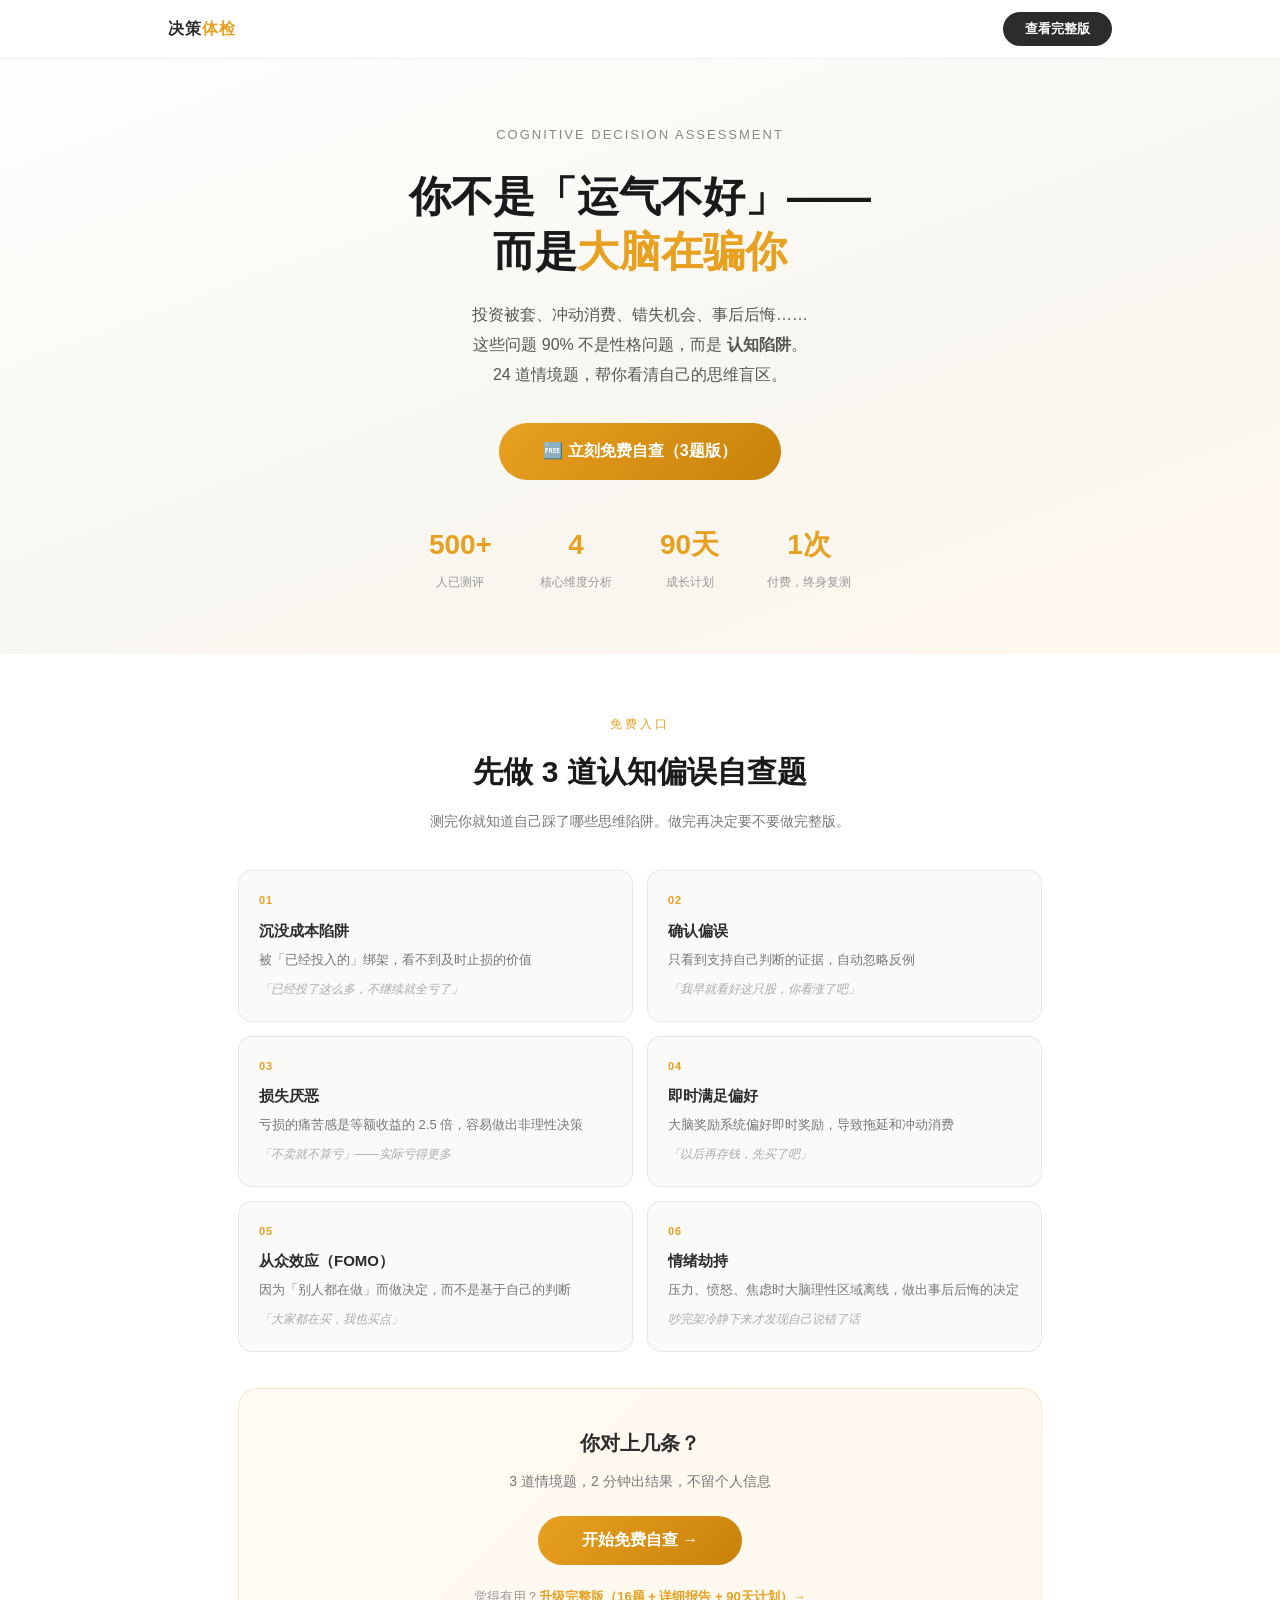
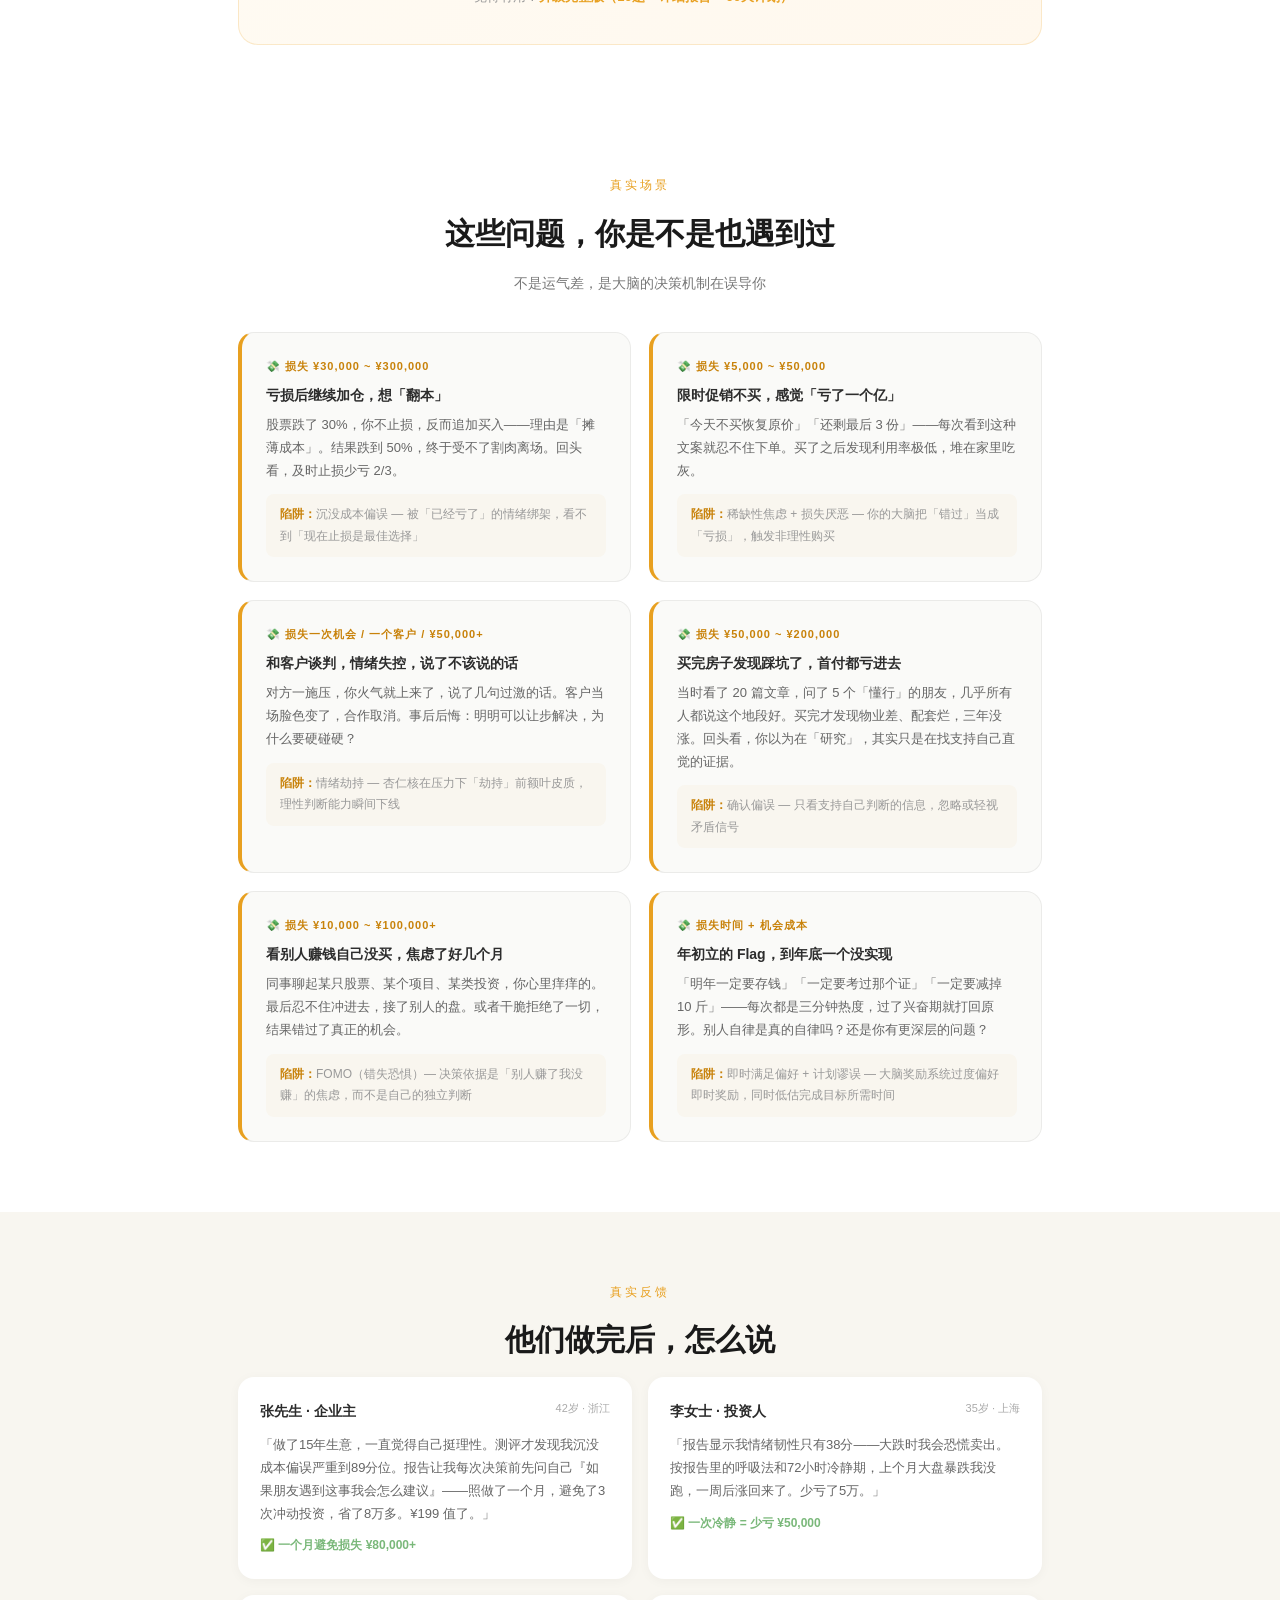
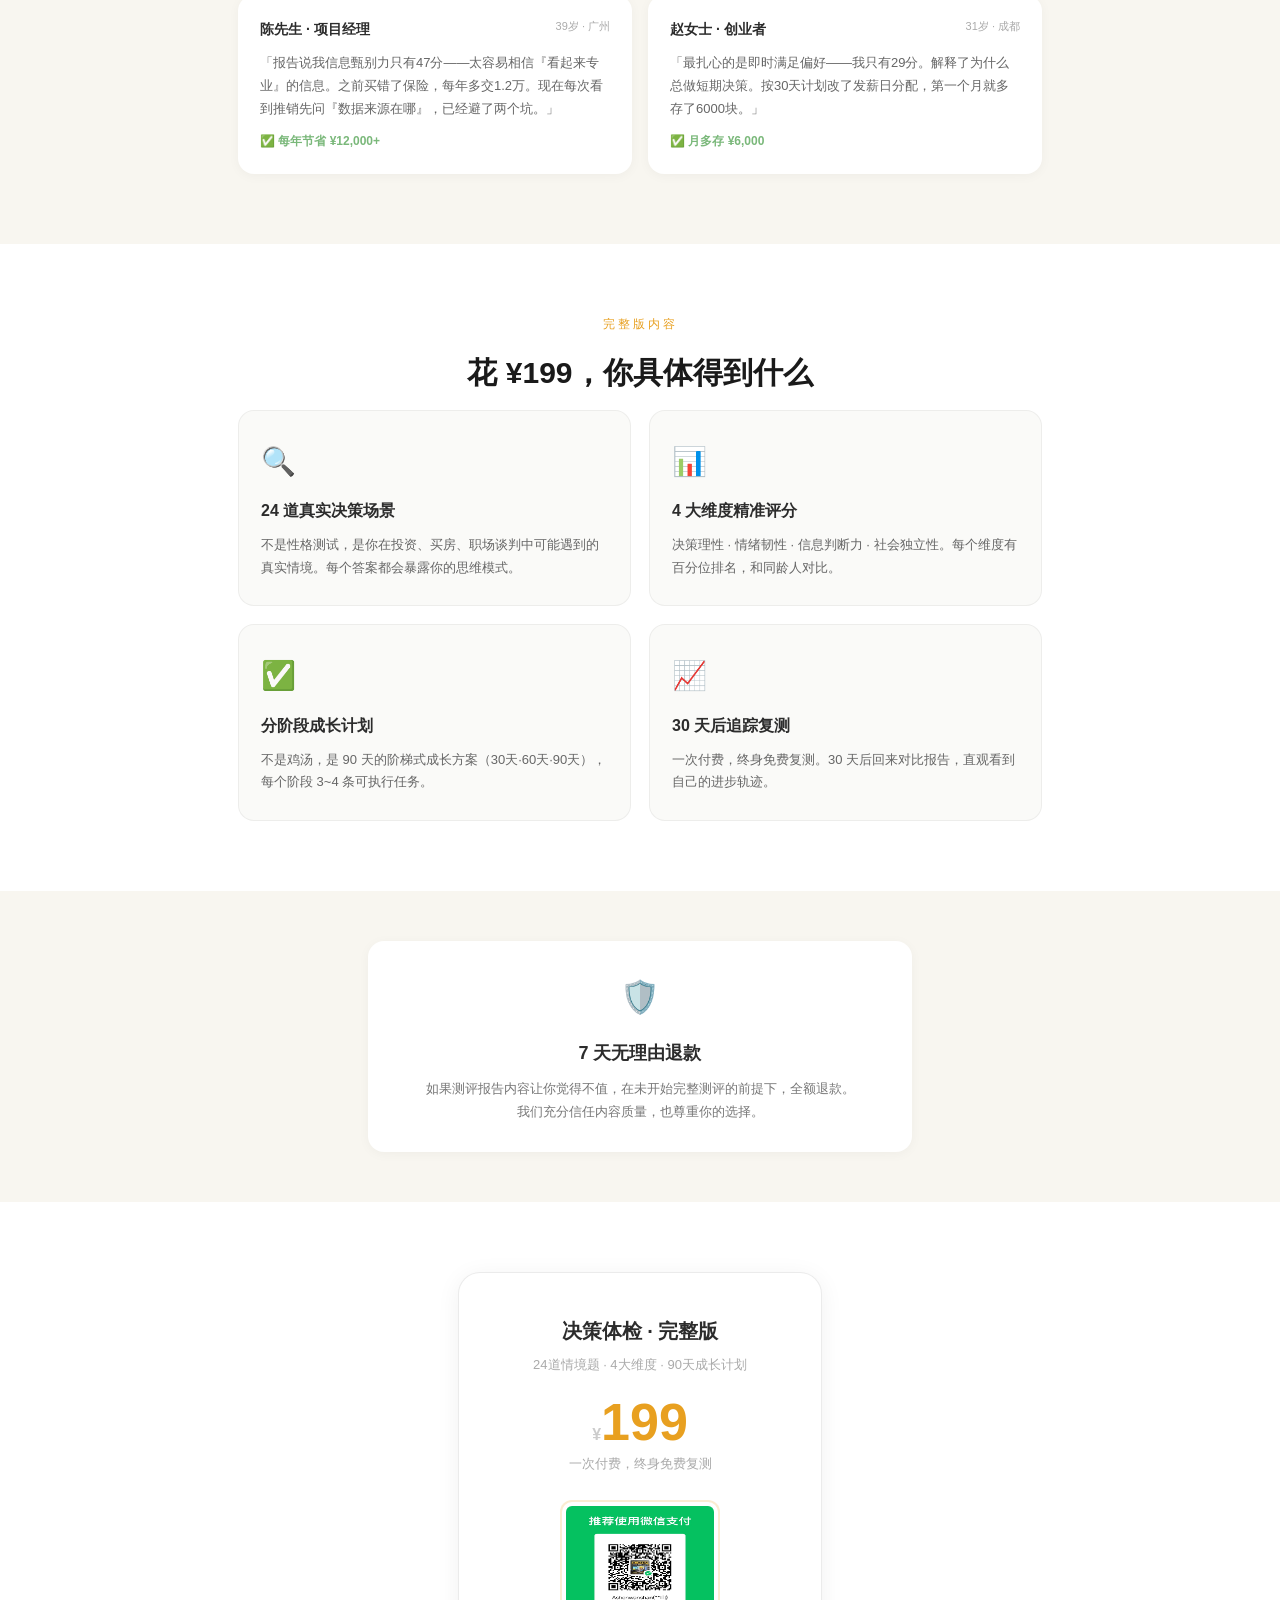
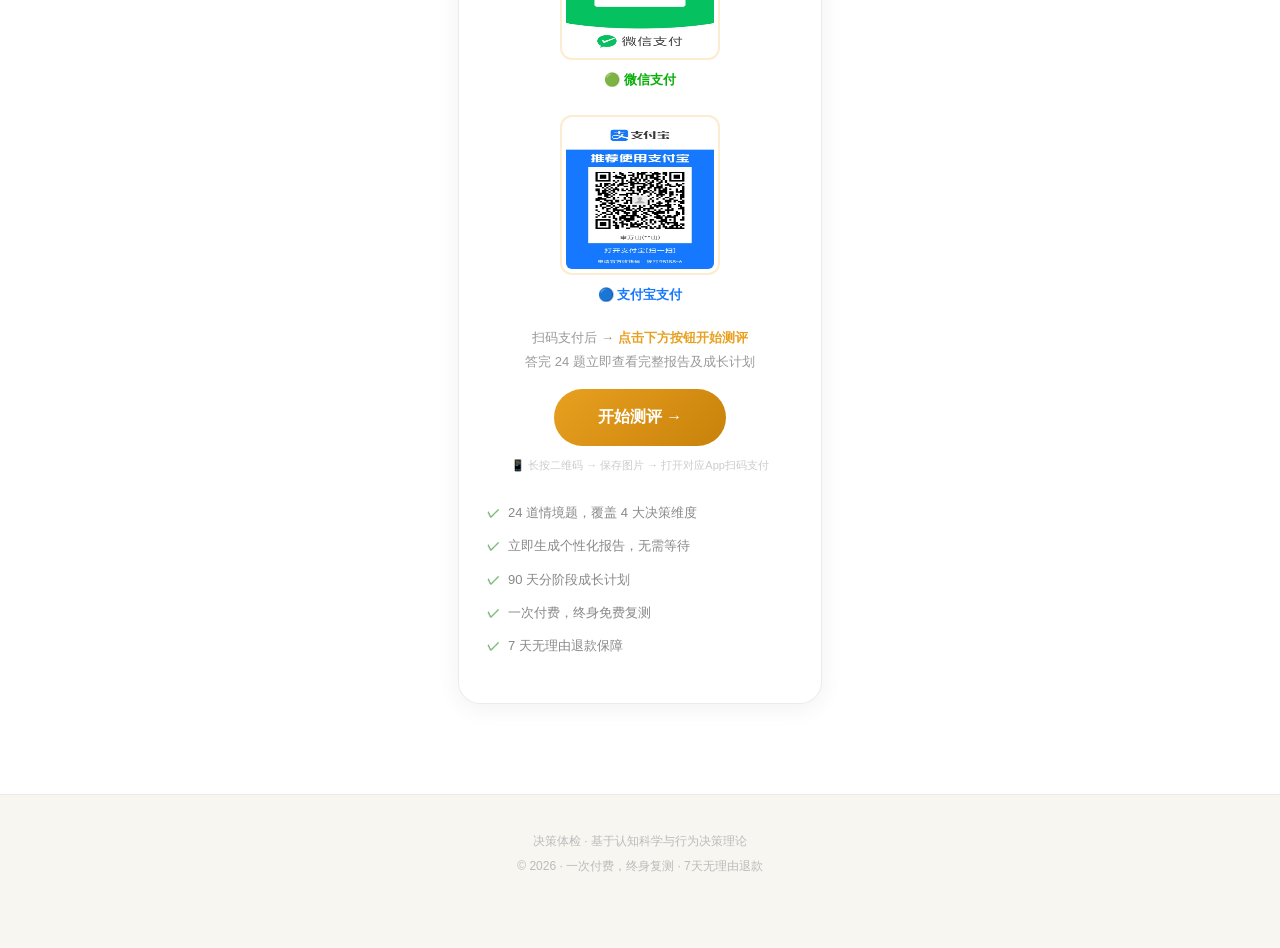
==== commit 65228372: "??:16??24?,?????????????" ====
--- a/index.html
+++ b/index.html
@@ -397,7 +397,7 @@
     <p class="sub">
       投资被套、冲动消费、错失机会、事后后悔……<br>
       这些问题 90% 不是性格问题，而是 <strong>认知陷阱</strong>。<br>
-      16 道情境题，帮你看清自己的思维盲区。
+      24 道情境题，帮你看清自己的思维盲区。
     </p>
     <a class="free-cta-btn" href="javascript:void(0)" onclick="openFreeModal()">🆓 立刻免费自查（3题版）</a>
     <div class="hero-stats">
@@ -526,7 +526,7 @@
       <div class="fq-detail" id="fqDetail"></div>
       <div class="fq-upgrade">
         <h4>📋 想深入了解自己的盲区？</h4>
-        <p>完整版测评包含 16 道情境题，覆盖 4 大维度，<br>提供详细的个人报告和 90 天成长计划。</p>
+        <p>完整版测评包含 24 道情境题，覆盖 4 大维度，<br>提供详细的个人报告和 90 天成长计划。</p>
         <a class="fq-upgrade-btn" href="#payment" onclick="closeFreeModal()">查看完整版 →</a>
         <a class="fq-no-thx" href="javascript:void(0)" onclick="closeFreeModal()">不了，谢谢</a>
       </div>
@@ -659,7 +659,7 @@
     <div class="get-grid">
       <div class="get-card">
         <div class="gc-icon">🔍</div>
-        <h3>16 道真实决策场景</h3>
+        <h3>24 道真实决策场景</h3>
         <p>不是性格测试，是你在投资、买房、职场谈判中可能遇到的真实情境。每个答案都会暴露你的思维模式。</p>
       </div>
       <div class="get-card">
@@ -697,7 +697,7 @@
   <div class="container">
     <div class="pay-card">
       <h3>决策体检 · 完整版</h3>
-      <div class="pay-sub">16道情境题 · 4大维度 · 90天成长计划</div>
+      <div class="pay-sub">24道情境题 · 4大维度 · 90天成长计划</div>
       <div class="pay-price"><span class="pay-unit">¥</span>199</div>
       <div class="pay-desc">一次付费，终身免费复测</div>
 
@@ -714,13 +714,13 @@
 
       <div class="pay-tip">
         扫码支付后 → <strong>点击下方按钮开始测评</strong><br>
-        答完 16 题立即查看完整报告
+        答完 24 题立即查看完整报告及成长计划
       </div>
       <a href="quiz.html" class="pay-btn">开始测评 →</a>
       <div class="pay-note">📱 长按二维码 → 保存图片 → 打开对应App扫码支付</div>
 
       <ul class="pay-features">
-        <li>16 道情境题，覆盖 4 大决策维度</li>
+        <li>24 道情境题，覆盖 4 大决策维度</li>
         <li>立即生成个性化报告，无需等待</li>
         <li>90 天分阶段成长计划</li>
         <li>一次付费，终身免费复测</li>
